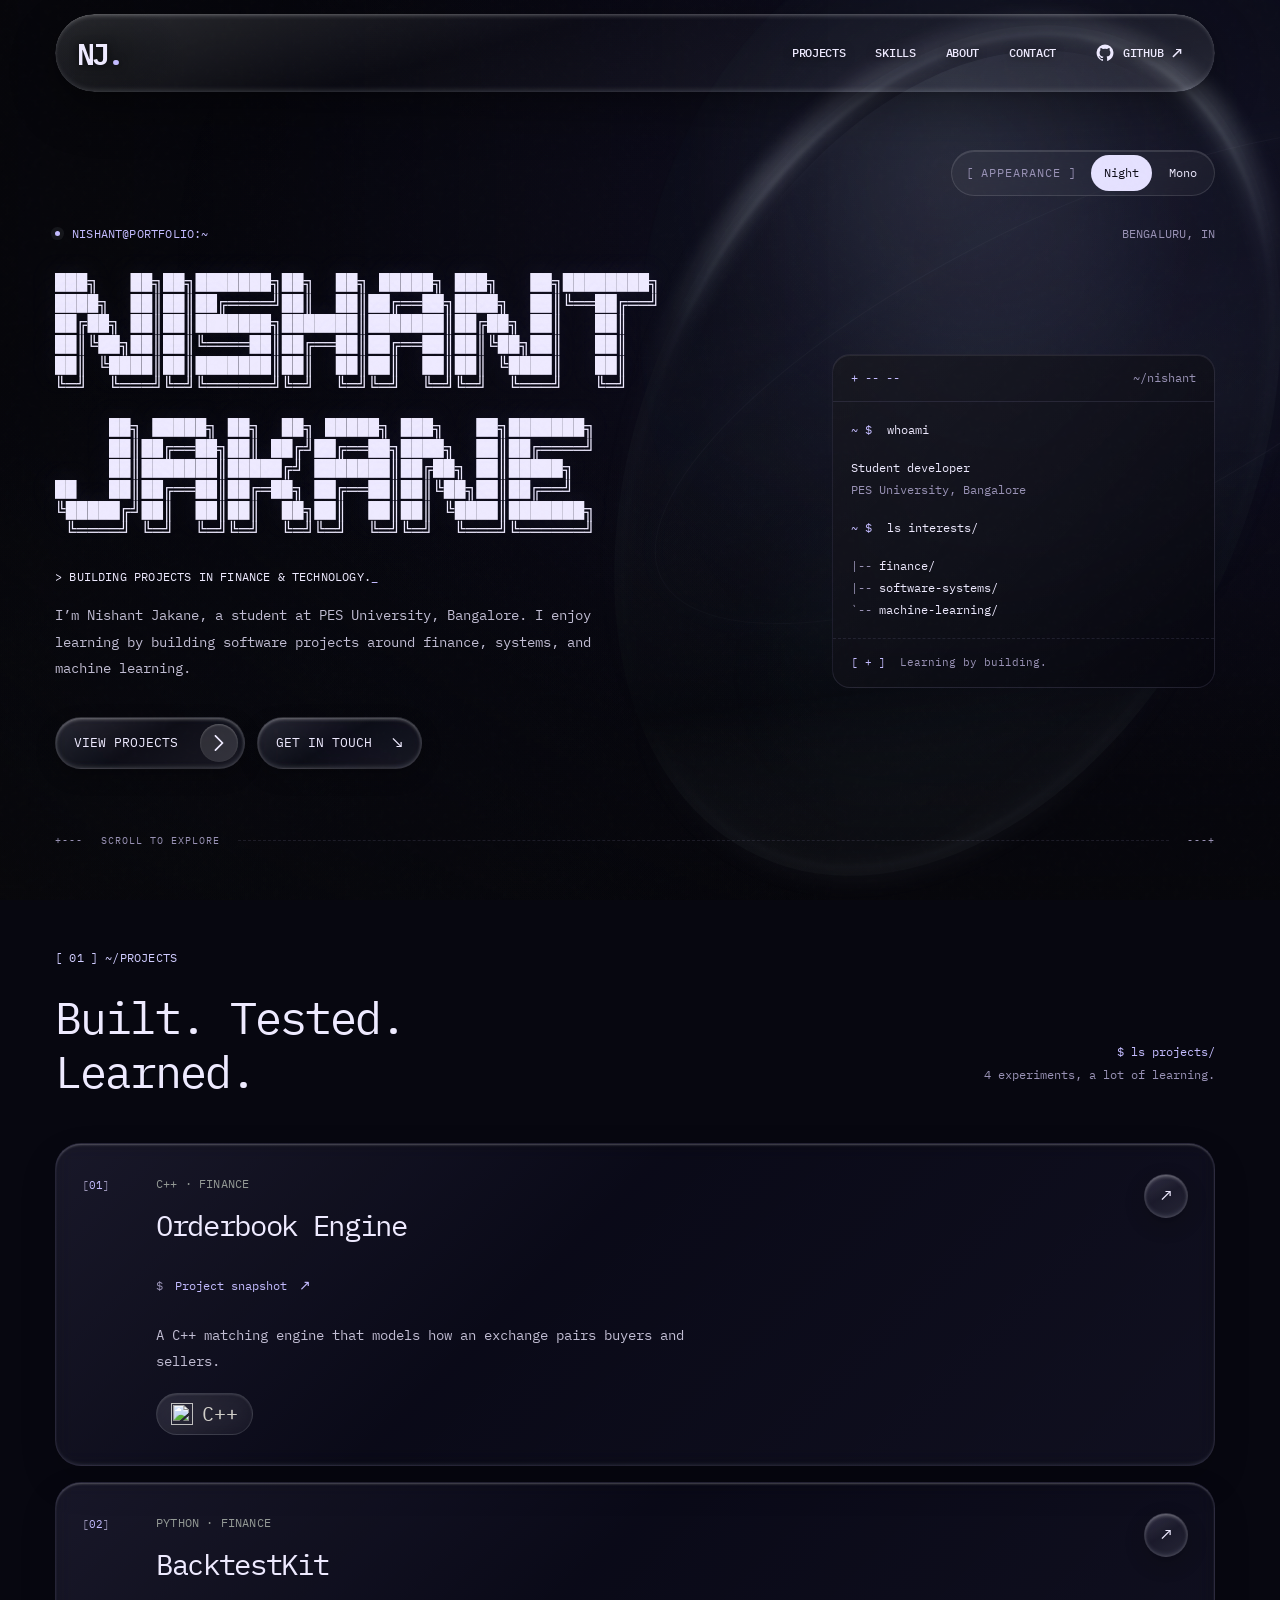
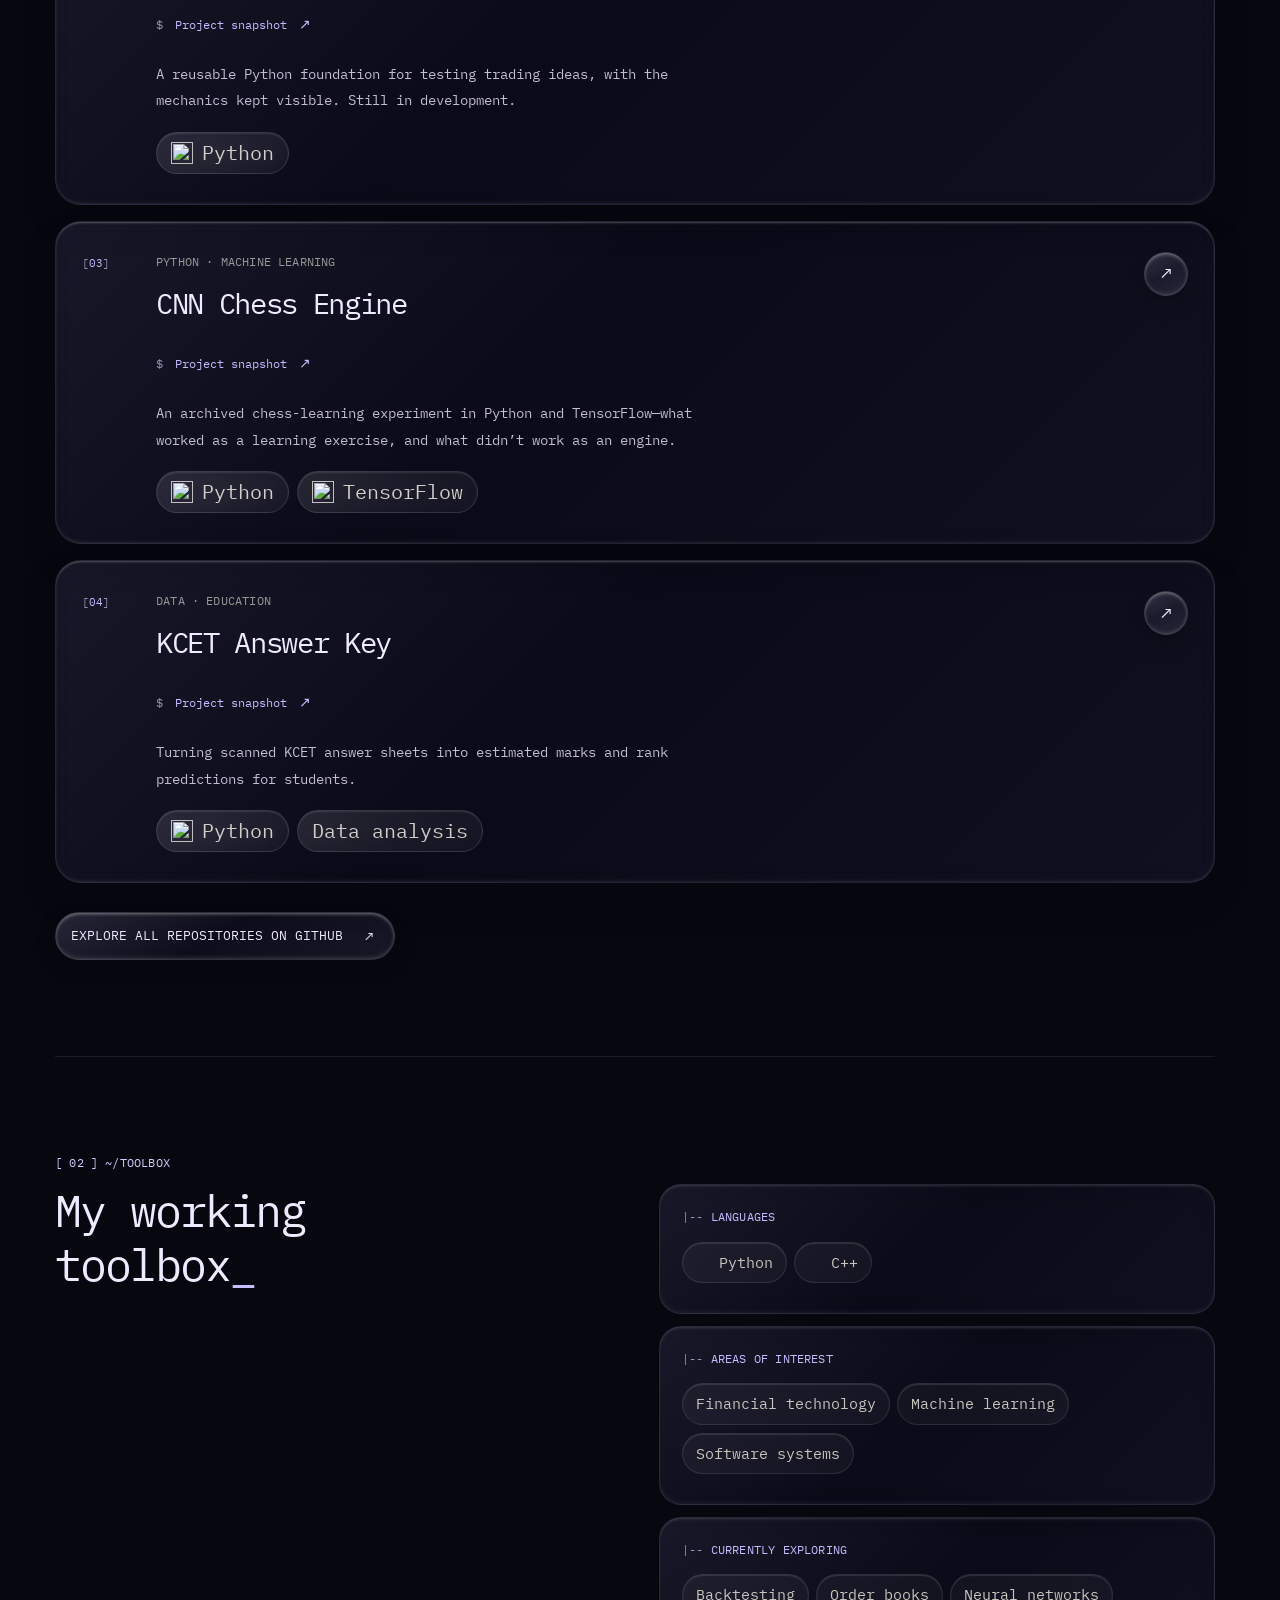
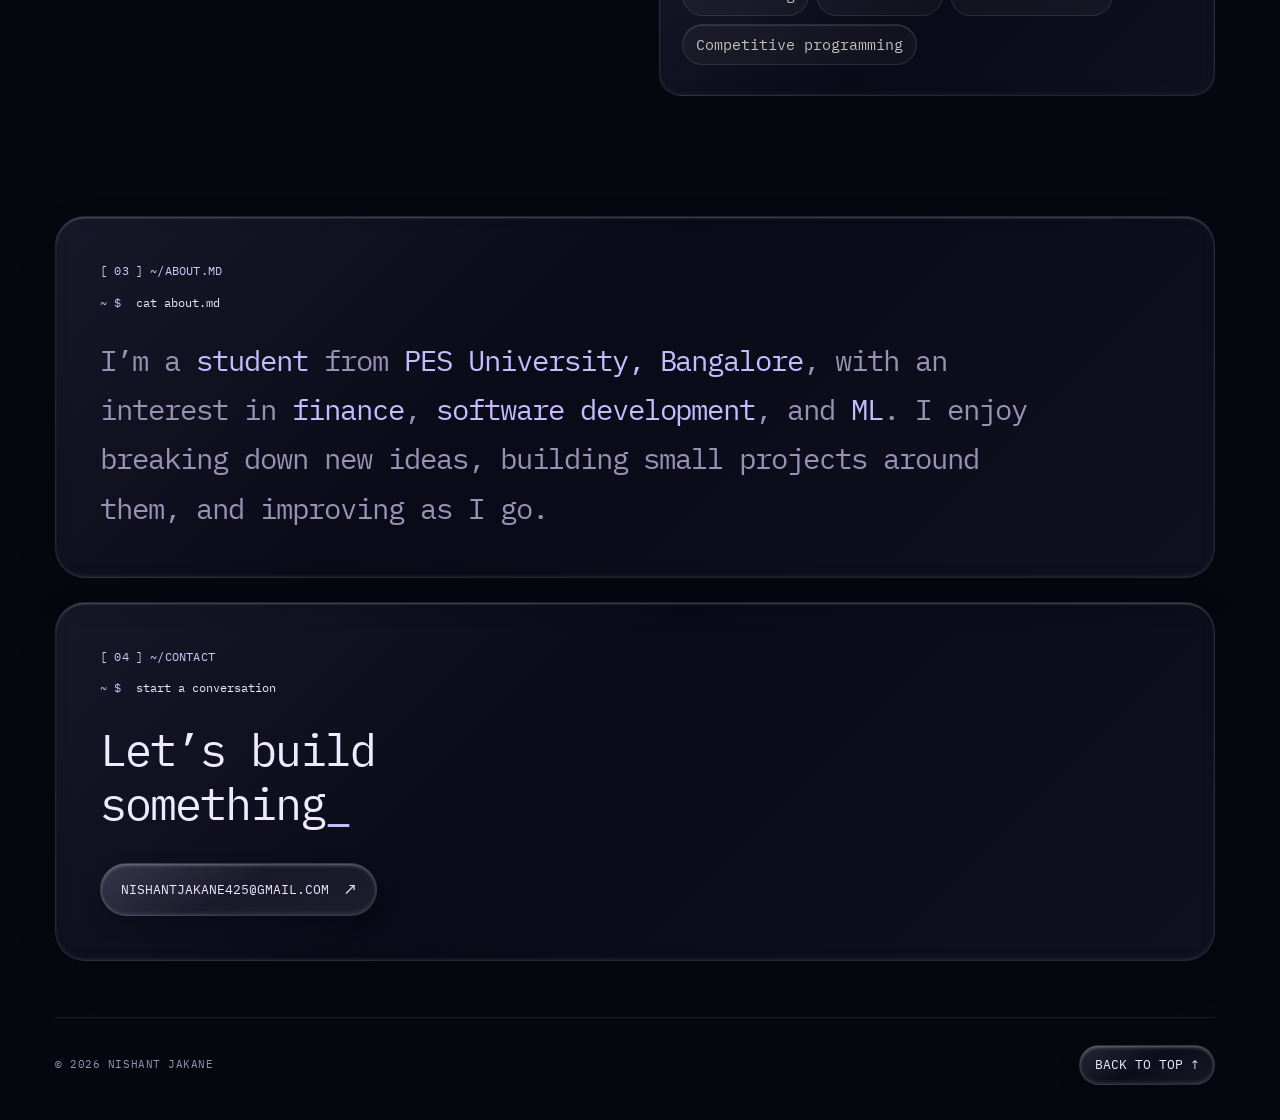
==== index.html @ 7bab23b3 "Save ASCII glass revamp before interaction refinements" ====
<!doctype html>
<html lang="en" data-theme="night-pixel">
  <head>
    <meta charset="UTF-8" />
    <meta name="viewport" content="width=device-width, initial-scale=1.0" />
    <script>
      // Select before first paint; the original design remains available for comparison.
      const requestedTheme = new URLSearchParams(location.search).get("theme");
      if (["night-pixel", "mono"].includes(requestedTheme)) {
        document.documentElement.dataset.theme = requestedTheme;
      }
      document.documentElement.dataset.palette = "phosphor";
    </script>
    <meta name="description" content="Nishant Jakane — student developer interested in finance, software, and machine learning." />
    <title>Nishant Jakane — Portfolio</title>
    <link rel="icon" type="image/svg+xml" href="favicon.svg?v=2" />
    <link rel="alternate icon" href="favicon.svg?v=2" />
    <link rel="preconnect" href="https://fonts.googleapis.com" />
    <link rel="preconnect" href="https://fonts.gstatic.com" crossorigin />
    <link href="https://fonts.googleapis.com/css2?family=Azeret+Mono:wght@400;500;600&family=Unbounded:wght@400;500;600;700&display=swap" rel="stylesheet" />
    <link rel="stylesheet" href="styles.css?v=4" />
    <link id="nav-glass-preview" rel="stylesheet" href="navbar-glass-preview.css?v=6" />
    <link rel="stylesheet" href="glass-controls.css?v=5" />
    <link rel="stylesheet" href="glass-surfaces.css?v=1" />
    <link href="https://fonts.googleapis.com/css2?family=IBM+Plex+Mono:wght@400;500&family=Pixelify+Sans:wght@400;500;600;700&family=VT323&display=swap" rel="stylesheet" />
    <link rel="stylesheet" href="retro-glass.css?v=1" />
    <link rel="stylesheet" href="dark-mode.css?v=2" />
    <link rel="stylesheet" href="ambient-background.css?v=2" />
    <link rel="stylesheet" href="skills-glass.css?v=1" />
    <link rel="stylesheet" href="portfolio-effects.css?v=5" />
    <link rel="stylesheet" href="ascii-revamp.css?v=1" />
  </head>
  <body>
    <svg class="glass-filter" aria-hidden="true" focusable="false">
      <defs>
        <filter id="nav-glass-filter" color-interpolation-filters="sRGB" filterUnits="userSpaceOnUse" primitiveUnits="userSpaceOnUse">
          <feImage id="nav-refraction-map" preserveAspectRatio="none" result="lens" />
          <feDisplacementMap in="SourceGraphic" in2="lens" scale="70" xChannelSelector="R" yChannelSelector="G" result="red-shift" />
          <feColorMatrix in="red-shift" values="1 0 0 0 0  0 0 0 0 0  0 0 0 0 0  0 0 0 1 0" result="red" />
          <feDisplacementMap in="SourceGraphic" in2="lens" scale="62" xChannelSelector="R" yChannelSelector="G" result="green-shift" />
          <feColorMatrix in="green-shift" values="0 0 0 0 0  0 1 0 0 0  0 0 0 0 0  0 0 0 1 0" result="green" />
          <feDisplacementMap in="SourceGraphic" in2="lens" scale="54" xChannelSelector="R" yChannelSelector="G" result="blue-shift" />
          <feColorMatrix in="blue-shift" values="0 0 0 0 0  0 0 0 0 0  0 0 1 0 0  0 0 0 1 0" result="blue" />
          <feBlend in="red" in2="green" mode="screen" result="yellow" />
          <feBlend in="yellow" in2="blue" mode="screen" />
          <feGaussianBlur stdDeviation=".35" />
        </filter>
      </defs>
    </svg>
    <div class="noise" aria-hidden="true"></div>
    <header class="nav container">
      <a class="wordmark" href="#top" aria-label="Nishant Jakane, home">NJ<span>.</span></a>
      <nav aria-label="Main navigation">
        <a href="#work">Projects</a>
        <a href="#skills">Skills</a>
        <a href="#about">About</a>
        <a href="#contact">Contact</a>
        <a class="nav-github" href="https://github.com/nishantjakane" target="_blank" rel="noreferrer" aria-label="GitHub (opens in a new tab)">
          <svg class="nav-github__icon" viewBox="0 0 24 24" fill="currentColor" aria-hidden="true"><path d="M12 .75a11.25 11.25 0 0 0-3.56 21.92c.56.1.77-.24.77-.54v-2.1c-3.13.68-3.79-1.33-3.79-1.33-.51-1.3-1.25-1.65-1.25-1.65-1.02-.7.08-.69.08-.69 1.13.08 1.73 1.16 1.73 1.16 1 1.72 2.63 1.22 3.27.93.1-.73.39-1.22.71-1.5-2.5-.28-5.13-1.25-5.13-5.56 0-1.23.44-2.23 1.16-3.01-.12-.28-.5-1.43.11-2.98 0 0 .95-.3 3.1 1.15a10.8 10.8 0 0 1 5.63 0c2.15-1.46 3.1-1.15 3.1-1.15.61 1.55.23 2.7.11 2.98.73.78 1.16 1.78 1.16 3.01 0 4.32-2.63 5.27-5.14 5.55.4.35.76 1.03.76 2.08v3.11c0 .3.2.65.77.54A11.25 11.25 0 0 0 12 .75Z" /></svg>
          <span class="nav-github__label">GitHub</span>
          <span class="nav-github__arrow" aria-hidden="true">↗</span>
        </a>
      </nav>
    </header>

    <main id="top">
      <section class="hero container">
        <div class="theme-switch" role="group" aria-label="Compare website designs">
          <span class="theme-switch__label">[ appearance ]</span>
          <a href="?theme=night-pixel" data-theme-choice="night-pixel">Night</a>
          <a href="?theme=mono" data-theme-choice="mono">Mono</a>
        </div>
        <div class="eyebrow"><span class="status-dot"></span> nishant@portfolio:~ <span class="hero-location">Bengaluru, IN</span></div>
        <div class="hero-layout">
        <div class="hero-intro">
        <h1 class="ascii-name"><span class="sr-only">Nishant Jakane.</span><span class="ascii-name__art" aria-hidden="true">███╗   ██╗██╗███████╗██╗  ██╗ █████╗ ███╗   ██╗████████╗
████╗  ██║██║██╔════╝██║  ██║██╔══██╗████╗  ██║╚══██╔══╝
██╔██╗ ██║██║███████╗███████║███████║██╔██╗ ██║   ██║
██║╚██╗██║██║╚════██║██╔══██║██╔══██║██║╚██╗██║   ██║
██║ ╚████║██║███████║██║  ██║██║  ██║██║ ╚████║   ██║
╚═╝  ╚═══╝╚═╝╚══════╝╚═╝  ╚═╝╚═╝  ╚═╝╚═╝  ╚═══╝   ╚═╝

     ██╗ █████╗ ██╗  ██╗ █████╗ ███╗   ██╗███████╗
     ██║██╔══██╗██║ ██╔╝██╔══██╗████╗  ██║██╔════╝
     ██║███████║█████╔╝ ███████║██╔██╗ ██║█████╗
██   ██║██╔══██║██╔═██╗ ██╔══██║██║╚██╗██║██╔══╝
╚█████╔╝██║  ██║██║  ██╗██║  ██║██║ ╚████║███████╗
 ╚════╝ ╚═╝  ╚═╝╚═╝  ╚═╝╚═╝  ╚═╝╚═╝  ╚═══╝╚══════╝</span></h1>
        <p class="hero-focus"><span aria-hidden="true">&gt; </span>Building projects in finance &amp; technology.<span class="ascii-caret" aria-hidden="true">_</span></p>
        <p class="hero-copy">I’m Nishant Jakane, a student at PES University, Bangalore. I enjoy learning by building software projects around finance, systems, and machine learning.</p>
        <div class="hero-actions">
          <div class="fx-layer">
            <a class="liquid-button" href="#work" style="--w: 190px; --h: 52px; --tr: 18%;">
              <span class="text">View projects</span>
              <span class="btn-icon" aria-hidden="true">
                <svg class="svg" viewBox="0 0 1024 1024" xmlns="http://www.w3.org/2000/svg"><path d="M779.180132 473.232045 322.354755 16.406668c-21.413706-21.413706-56.121182-21.413706-77.534887 0-21.413706 21.413706-21.413706 56.122205 0 77.534887l418.057421 418.057421L244.819868 930.057421c-21.413706 21.413706-21.413706 56.122205 0 77.534887 10.706853 10.706853 24.759917 16.059767 38.767955 16.059767s28.061103-5.353938 38.767955-16.059767L779.180132 550.767955C800.593837 529.35425 800.593837 494.64575 779.180132 473.232045z" /></svg>
              </span>
              <span class="circle-overlay" aria-hidden="true"></span>
            </a>
          </div>
          <a class="button quiet" href="#contact">Get in touch <span>↘</span></a>
        </div>
        </div>
        <aside class="identity-terminal" aria-label="A quick introduction">
          <div class="identity-terminal__bar"><span aria-hidden="true">+ -- --</span> ~/nishant</div>
          <p class="ascii-command"><span>~ $</span> whoami</p>
          <p>Student developer<br /><span class="identity-muted">PES University, Bangalore</span></p>
          <p class="ascii-command"><span>~ $</span> ls interests/</p>
          <ul class="ascii-tree"><li>finance/</li><li>software-systems/</li><li>machine-learning/</li></ul>
          <div class="identity-terminal__footer"><span aria-hidden="true">[ + ]</span> Learning by building.</div>
        </aside>
        </div>
        <div class="ascii-section-rule" aria-hidden="true"><span>+---</span><span>SCROLL TO EXPLORE</span><span>---+</span></div>
      </section>

      <section class="work container" id="work">
        <div class="section-heading"><p class="kicker">[ 01 ] ~/projects</p><h2>Built. Tested.<br />Learned.</h2><p class="section-note">$ ls projects/<br /><span>4 experiments, a lot of learning.</span></p></div>
        <div class="projects">
          <article class="project featured">
            <div class="project-index">01</div>
            <div class="project-body">
              <p class="project-type">C++ · FINANCE</p>
              <h3>Orderbook Engine</h3>
              <details class="project-preview">
                <summary>Project snapshot <span aria-hidden="true">↗</span></summary>
                <div class="project-terminal">
                  <div class="project-terminal__bar"><span aria-hidden="true">● ● ●</span> orderbook-engine / README</div>
                  <div class="project-preview-layout">
                    <div class="terminal-copy">
                  <p class="terminal-prompt"><span>nishant@portfolio</span>:~$ <span class="terminal-command">about orderbook-engine</span></p>
                  <ul class="terminal-notes">
                    <li>I built a limit order book from scratch in C++, using CMake to build the engine.</li>
                    <li>It matches incoming buy and sell orders by price, then arrival time, handling partial fills, cancellations, and trades across multiple price levels.</li>
                    <li>The project helped me understand how an exchange turns available liquidity into executed trades.</li>
                  </ul>
                  <a href="https://github.com/nishantjakane/orderbook-engine/blob/main/README.md" target="_blank" rel="noreferrer">Read the README ↗</a>
                </div>
                  <!-- ANSI Shadow FIGlet lettering, generated from patorjk/figlet.js (TAAG). -->
                  <div class="terminal-art" aria-hidden="true"><span class="terminal-art__label">PROJECT / 01</span><pre> ██████╗ ██████╗ ██████╗ ███████╗██████╗
██╔═══██╗██╔══██╗██╔══██╗██╔════╝██╔══██╗
██║   ██║██████╔╝██║  ██║█████╗  ██████╔╝
██║   ██║██╔══██╗██║  ██║██╔══╝  ██╔══██╗
╚██████╔╝██║  ██║██████╔╝███████╗██║  ██║
 ╚═════╝ ╚═╝  ╚═╝╚═════╝ ╚══════╝╚═╝  ╚═╝

██████╗  ██████╗  ██████╗ ██╗  ██╗
██╔══██╗██╔═══██╗██╔═══██╗██║ ██╔╝
██████╔╝██║   ██║██║   ██║█████╔╝
██╔══██╗██║   ██║██║   ██║██╔═██╗
██████╔╝╚██████╔╝╚██████╔╝██║  ██╗
╚═════╝  ╚═════╝  ╚═════╝ ╚═╝  ╚═╝

███████╗███╗   ██╗ ██████╗ ██╗███╗   ██╗███████╗
██╔════╝████╗  ██║██╔════╝ ██║████╗  ██║██╔════╝
█████╗  ██╔██╗ ██║██║  ███╗██║██╔██╗ ██║█████╗
██╔══╝  ██║╚██╗██║██║   ██║██║██║╚██╗██║██╔══╝
███████╗██║ ╚████║╚██████╔╝██║██║ ╚████║███████╗
╚══════╝╚═╝  ╚═══╝ ╚═════╝ ╚═╝╚═╝  ╚═══╝╚══════╝</pre><span class="terminal-art__caption">[ MATCHING ENGINE ]</span></div>
                  </div>
                </div>
              </details>
              <p>A C++ matching engine that models how an exchange pairs buyers and sellers.</p>
              <div class="tech-stack" aria-label="Technologies: C++">
                <span class="tech"><img src="https://cdn.jsdelivr.net/gh/devicons/devicon@latest/icons/cplusplus/cplusplus-original.svg" alt="" /> C++</span>
              </div>
            </div>
            <a class="project-link" href="https://github.com/nishantjakane/orderbook-engine" target="_blank" rel="noreferrer" aria-label="Open Orderbook Engine on GitHub">↗</a>
          </article>
          <article class="project">
            <div class="project-index">02</div>
            <div class="project-body">
              <p class="project-type">PYTHON · FINANCE</p>
              <h3>BacktestKit</h3>
              <details class="project-preview">
                <summary>Project snapshot <span aria-hidden="true">↗</span></summary>
                <div class="project-terminal">
                  <div class="project-terminal__bar"><span aria-hidden="true">● ● ●</span> backtestkit / README</div>
                  <div class="project-preview-layout">
                    <div class="terminal-copy">
                  <p class="terminal-prompt"><span>nishant@portfolio</span>:~$ <span class="terminal-command">about backtestkit</span></p>
                  <ul class="terminal-notes">
                    <li>I’m building a modular Python framework for testing trading strategies against historical market data.</li>
                    <li>It separates market data, strategy logic, execution, and portfolio accounting so I can try new ideas without rebuilding the same infrastructure.</li>
                    <li>It’s still a work in progress, focused on making positions, trades, and performance calculations easier to understand and inspect.</li>
                  </ul>
                  <a href="https://github.com/nishantjakane/backtestkit/blob/main/README.md" target="_blank" rel="noreferrer">Read the README ↗</a>
                </div>
                  <!-- ANSI Shadow FIGlet lettering, generated from patorjk/figlet.js (TAAG). -->
                  <div class="terminal-art" aria-hidden="true"><span class="terminal-art__label">PROJECT / 02</span><pre>██████╗  █████╗  ██████╗██╗  ██╗████████╗███████╗███████╗████████╗
██╔══██╗██╔══██╗██╔════╝██║ ██╔╝╚══██╔══╝██╔════╝██╔════╝╚══██╔══╝
██████╔╝███████║██║     █████╔╝    ██║   █████╗  ███████╗   ██║
██╔══██╗██╔══██║██║     ██╔═██╗    ██║   ██╔══╝  ╚════██║   ██║
██████╔╝██║  ██║╚██████╗██║  ██╗   ██║   ███████╗███████║   ██║
╚═════╝ ╚═╝  ╚═╝ ╚═════╝╚═╝  ╚═╝   ╚═╝   ╚══════╝╚══════╝   ╚═╝

██╗  ██╗██╗████████╗
██║ ██╔╝██║╚══██╔══╝
█████╔╝ ██║   ██║
██╔═██╗ ██║   ██║
██║  ██╗██║   ██║
╚═╝  ╚═╝╚═╝   ╚═╝</pre><span class="terminal-art__caption">[ STRATEGY LAB ]</span></div>
                  </div>
                </div>
              </details>
              <p>A reusable Python foundation for testing trading ideas, with the mechanics kept visible. Still in development.</p>
              <div class="tech-stack" aria-label="Technologies: Python">
                <span class="tech"><img src="https://cdn.jsdelivr.net/gh/devicons/devicon@latest/icons/python/python-original.svg" alt="" /> Python</span>
              </div>
            </div>
            <a class="project-link" href="https://github.com/nishantjakane/backtestkit" target="_blank" rel="noreferrer" aria-label="Open BacktestKit on GitHub">↗</a>
          </article>
          <article class="project">
            <div class="project-index">03</div>
            <div class="project-body">
              <p class="project-type">PYTHON · MACHINE LEARNING</p>
              <h3>CNN Chess Engine</h3>
              <details class="project-preview">
                <summary>Project snapshot <span aria-hidden="true">↗</span></summary>
                <div class="project-terminal">
                  <div class="project-terminal__bar"><span aria-hidden="true">● ● ●</span> cnn-chess-engine / README</div>
                  <div class="project-preview-layout">
                    <div class="terminal-copy">
                  <p class="terminal-prompt"><span>nishant@portfolio</span>:~$ <span class="terminal-command">about cnn-chess-engine</span></p>
                  <ul class="terminal-notes">
                    <li>I used Python and TensorFlow to explore whether a convolutional neural network could learn useful chess decisions.</li>
                    <li>I tried predicting moves from Grandmaster games and approximating Stockfish’s position evaluations.</li>
                    <li>Neither approach produced a competitive engine. The archived experiment taught me about board representations, training data, and the limits of supervised learning for chess.</li>
                  </ul>
                  <a href="https://github.com/nishantjakane/cnn-chess-engine/blob/main/README.md" target="_blank" rel="noreferrer">Read the README ↗</a>
                </div>
                  <!-- ANSI Shadow FIGlet lettering, generated from patorjk/figlet.js (TAAG). -->
                  <div class="terminal-art" aria-hidden="true"><span class="terminal-art__label">PROJECT / 03</span><pre> ██████╗███╗   ██╗███╗   ██╗
██╔════╝████╗  ██║████╗  ██║
██║     ██╔██╗ ██║██╔██╗ ██║
██║     ██║╚██╗██║██║╚██╗██║
╚██████╗██║ ╚████║██║ ╚████║
 ╚═════╝╚═╝  ╚═══╝╚═╝  ╚═══╝

 ██████╗██╗  ██╗███████╗███████╗███████╗
██╔════╝██║  ██║██╔════╝██╔════╝██╔════╝
██║     ███████║█████╗  ███████╗███████╗
██║     ██╔══██║██╔══╝  ╚════██║╚════██║
╚██████╗██║  ██║███████╗███████║███████║
 ╚═════╝╚═╝  ╚═╝╚══════╝╚══════╝╚══════╝

███████╗███╗   ██╗ ██████╗ ██╗███╗   ██╗███████╗
██╔════╝████╗  ██║██╔════╝ ██║████╗  ██║██╔════╝
█████╗  ██╔██╗ ██║██║  ███╗██║██╔██╗ ██║█████╗
██╔══╝  ██║╚██╗██║██║   ██║██║██║╚██╗██║██╔══╝
███████╗██║ ╚████║╚██████╔╝██║██║ ╚████║███████╗
╚══════╝╚═╝  ╚═══╝ ╚═════╝ ╚═╝╚═╝  ╚═══╝╚══════╝</pre><span class="terminal-art__caption">[ NEURAL EXPERIMENT ]</span></div>
                  </div>
                </div>
              </details>
              <p>An archived chess-learning experiment in Python and TensorFlow—what worked as a learning exercise, and what didn’t work as an engine.</p>
              <div class="tech-stack" aria-label="Technologies: Python and TensorFlow">
                <span class="tech"><img src="https://cdn.jsdelivr.net/gh/devicons/devicon@latest/icons/python/python-original.svg" alt="" /> Python</span>
                <span class="tech"><img src="https://cdn.jsdelivr.net/gh/devicons/devicon@latest/icons/tensorflow/tensorflow-original.svg" alt="" /> TensorFlow</span>
              </div>
            </div>
            <a class="project-link" href="https://github.com/nishantjakane/cnn-chess-engine" target="_blank" rel="noreferrer" aria-label="Open CNN Chess Engine on GitHub">↗</a>
          </article>
          <article class="project">
            <div class="project-index">04</div>
            <div class="project-body">
              <p class="project-type">DATA · EDUCATION</p>
              <h3>KCET Answer Key</h3>
              <details class="project-preview">
                <summary>Project snapshot <span aria-hidden="true">↗</span></summary>
                <div class="project-terminal">
                  <div class="project-terminal__bar"><span aria-hidden="true">● ● ●</span> kcetanswerkey / README</div>
                  <div class="project-preview-layout">
                    <div class="terminal-copy">
                  <p class="terminal-prompt"><span>nishant@portfolio</span>:~$ <span class="terminal-command">about kcetanswerkey</span></p>
                  <ul class="terminal-notes">
                    <li>I used Python, image preprocessing, and data analysis to extract answers from 900,000+ publicly released KCET OMR scans.</li>
                    <li>The pipeline estimated marks for nearly 300,000 students, handling noisy scanned sheets with a reported error rate of around 2–3%.</li>
                    <li>I used that dataset to build a rank predictor, helping students estimate where their scores might place them. The website reached 20,000+ visitors.</li>
                  </ul>
                  <a href="https://github.com/nishantjakane/kcetanswerkey/blob/main/README.md" target="_blank" rel="noreferrer">Read the README ↗</a>
                </div>
                  <!-- ANSI Shadow FIGlet lettering, generated from patorjk/figlet.js (TAAG). -->
                  <div class="terminal-art" aria-hidden="true"><span class="terminal-art__label">PROJECT / 04</span><pre>██╗  ██╗ ██████╗███████╗████████╗
██║ ██╔╝██╔════╝██╔════╝╚══██╔══╝
█████╔╝ ██║     █████╗     ██║
██╔═██╗ ██║     ██╔══╝     ██║
██║  ██╗╚██████╗███████╗   ██║
╚═╝  ╚═╝ ╚═════╝╚══════╝   ╚═╝

 █████╗ ███╗   ██╗███████╗██╗    ██╗███████╗██████╗
██╔══██╗████╗  ██║██╔════╝██║    ██║██╔════╝██╔══██╗
███████║██╔██╗ ██║███████╗██║ █╗ ██║█████╗  ██████╔╝
██╔══██║██║╚██╗██║╚════██║██║███╗██║██╔══╝  ██╔══██╗
██║  ██║██║ ╚████║███████║╚███╔███╔╝███████╗██║  ██║
╚═╝  ╚═╝╚═╝  ╚═══╝╚══════╝ ╚══╝╚══╝ ╚══════╝╚═╝  ╚═╝

██╗  ██╗███████╗██╗   ██╗
██║ ██╔╝██╔════╝╚██╗ ██╔╝
█████╔╝ █████╗   ╚████╔╝
██╔═██╗ ██╔══╝    ╚██╔╝
██║  ██╗███████╗   ██║
╚═╝  ╚═╝╚══════╝   ╚═╝</pre><span class="terminal-art__caption">[ SCAN TO SCORE ]</span></div>
                  </div>
                </div>
              </details>
              <p>Turning scanned KCET answer sheets into estimated marks and rank predictions for students.</p>
              <div class="tech-stack" aria-label="Technologies: Python and data analysis">
                <span class="tech"><img src="https://cdn.jsdelivr.net/gh/devicons/devicon@latest/icons/python/python-original.svg" alt="" /> Python</span>
                <span class="tech">Data analysis</span>
              </div>
            </div>
            <a class="project-link" href="https://github.com/nishantjakane/kcetanswerkey" target="_blank" rel="noreferrer" aria-label="Open KCET Answer Key on GitHub">↗</a>
          </article>
        </div>
        <a class="github-all" href="https://github.com/nishantjakane" target="_blank" rel="noreferrer"><span class="github-all__label">Explore all repositories on GitHub</span><span class="github-all__mark" aria-hidden="true">↗</span></a>
      </section>

      <section class="skills container" id="skills">
        <p class="kicker">[ 02 ] ~/toolbox</p>
        <div class="skills-layout">
          <h2>My working<br />toolbox<span class="heading-punctuation">_</span></h2>
          <div class="skill-groups">
            <div class="skill-group"><p>Languages</p><span class="skill-tech"><img src="https://cdn.jsdelivr.net/gh/devicons/devicon@latest/icons/python/python-original.svg" alt="" />Python</span><span class="skill-tech"><img src="https://cdn.jsdelivr.net/gh/devicons/devicon@latest/icons/cplusplus/cplusplus-original.svg" alt="" />C++</span></div>
            <div class="skill-group"><p>Areas of interest</p><span>Financial technology</span><span>Machine learning</span><span>Software systems</span></div>
            <div class="skill-group"><p>Currently exploring</p><span>Backtesting</span><span>Order books</span><span>Neural networks</span><span>Competitive programming</span></div>
          </div>
        </div>
      </section>

      <section class="about container" id="about">
        <p class="kicker">[ 03 ] ~/about.md</p>
        <p class="ascii-command"><span>~ $</span> cat about.md</p>
        <p class="statement"><span>I’m a </span><span class="highlight">student</span><span> from </span><span class="highlight">PES University, Bangalore</span><span>, with an interest in </span><span class="highlight">finance</span><span>, </span><span class="highlight">software development</span><span>, and </span><span class="highlight">ML</span><span>. I enjoy breaking down new ideas, building small projects around them, and improving as I go.</span></p>
      </section>

      <section class="contact container" id="contact">
        <p class="kicker">[ 04 ] ~/contact</p>
        <p class="ascii-command"><span>~ $</span> start a conversation</p>
        <h2>Let’s build<br />something<span class="heading-punctuation">_</span></h2>
        <a class="email" href="mailto:nishantjakane425@gmail.com">nishantjakane425@gmail.com <span>↗</span></a>
      </section>
    </main>

    <footer class="container"><span>© <span id="year"></span> Nishant Jakane</span><a href="#top">Back to top ↑</a></footer>
    <script src="script.js?v=7"></script>
    <script src="background-glass.js?v=2"></script>
    <script src="ambient-background.js?v=2"></script>
    <script src="skills-glass.js?v=1"></script>
    <script src="portfolio-effects.js?v=3"></script>
    <script>
      document.querySelector(`[data-theme-choice="${document.documentElement.dataset.theme}"]`).setAttribute("aria-current", "true");
    </script>
  </body>
</html>
---- styles.css ----
.glass-filter { position:absolute; width:0; height:0; overflow:hidden; } body .nav { background:linear-gradient(110deg, rgb(255 255 255 / 7%), rgb(255 255 255 / 2%) 43%, rgb(0 0 0 / 9%)) padding-box, linear-gradient(120deg, rgb(255 255 255 / 28%), rgb(255 255 255 / 3%) 25%, rgb(255 255 255 / 14%) 50%, rgb(255 255 255 / 3%) 76%, rgb(255 255 255 / 18%)) border-box; box-shadow:0 14px 38px rgb(0 0 0 / 18%), inset 0 1px rgb(255 255 255 / 16%), inset 0 -1px rgb(0 0 0 / 20%); backdrop-filter:url(#nav-glass-filter) blur(8px) saturate(115%); -webkit-backdrop-filter:url(#nav-glass-filter) blur(8px) saturate(115%); } body .nav::before { z-index:0; } body .nav::after { display:none; } body .nav > .wordmark, body .nav > nav { position:relative; z-index:1; } .fx-layer { filter:contrast(1.1); } .liquid-button { --w:190px; --h:52px; --r:999px; position:relative; isolation:isolate; width:var(--w); height:var(--h); display:inline-flex; align-items:center; justify-content:space-between; padding:0 7px 0 18px; border:1px double rgb(255 255 255 / 18%); border-radius:var(--r); box-shadow:inset 2px -2px 1px -1px rgb(255 255 255 / 38%), inset -2px 2px 1px -1px rgb(255 255 255 / 24%), inset 7px -7px 2px -7px rgb(255 255 255 / 22%), inset -7px 7px 2px -7px rgb(255 255 255 / 15%), inset 0 0 3px rgb(0 0 0 / 65%), 0 8px 18px rgb(0 0 0 / 22%); background:rgb(255 255 255 / 5%); backdrop-filter:blur(5px); -webkit-backdrop-filter:blur(5px); color:var(--ink); text-decoration:none; transition:transform .25s ease, background .25s ease; } .liquid-button::before { content:""; position:absolute; z-index:-1; top:36%; left:50%; transform:translateX(-50%); width:calc(100% - 15px); height:calc(100% - 15px); border:1px solid rgb(0 0 0 / 70%); border-radius:var(--r); filter:blur(7px); } .liquid-button::after { content:""; position:absolute; z-index:-1; inset:0; border-radius:inherit; filter:blur(6px); background:linear-gradient(45deg, rgb(255 255 255 / 42%) 0%, transparent var(--tr), transparent calc(100% - var(--tr)), rgb(255 255 255 / 36%) 100%); } .liquid-button .text { position:relative; z-index:1; font:500 .64rem var(--mono); letter-spacing:.02em; text-transform:uppercase; } .liquid-button .btn-icon { position:relative; z-index:1; display:grid; place-items:center; width:38px; height:38px; border-radius:50%; background:#d2d0c7; box-shadow:inset 0 1px rgb(255 255 255 / 65%), 0 2px 7px rgb(0 0 0 / 30%); transition:transform .25s ease; } .liquid-button .svg { width:14px; fill:#171714; } .liquid-button .circle-overlay { position:absolute; inset:4px; z-index:0; border:1px solid rgb(255 255 255 / 18%); border-radius:var(--r); filter:blur(.6px); pointer-events:none; } .liquid-button:hover { transform:translateY(-3px); background:rgb(255 255 255 / 8%); } .liquid-button:hover .btn-icon { transform:scale(1.08); } .liquid-button:active { transform:scale(.96); }
:root { --ink:#ecebe5; --muted:#8a8983; --paper:#070706; --surface:#11110f; --line:#2b2a27; --green:#b9b5a8; --signal:#c4c0b5; --mono:"Azeret Mono", monospace; --sans:"Unbounded", sans-serif; }
body .nav { border-color:rgb(255 255 255 / 22%); background:linear-gradient(110deg, rgb(255 255 255 / 14%), rgb(255 255 255 / 7%) 48%, rgb(255 255 255 / 4%)); box-shadow:0 9px 26px rgb(0 0 0 / 18%), inset 0 1px rgb(255 255 255 / 25%), inset 0 -1px rgb(0 0 0 / 18%); } .hero-focus { margin:-5px 0 18px; color:var(--signal); font:500 .68rem var(--mono); letter-spacing:.035em; text-transform:uppercase; }
body .nav { background:rgb(9 9 8 / 7%); box-shadow:0 8px 25px rgb(0 0 0 / 12%), inset 0 1px rgb(255 255 255 / 10%), inset 0 -1px rgb(0 0 0 / 16%); backdrop-filter:url(#nav-glass-filter) blur(5px) saturate(108%); -webkit-backdrop-filter:url(#nav-glass-filter) blur(5px) saturate(108%); } body .nav::before { opacity:0; transition:opacity .22s ease; } body .nav:hover::before, body .nav:focus-within::before { opacity:1; } body .project-link { border-color:rgb(255 255 255 / 18%); background:rgb(255 255 255 / 3%); box-shadow:inset 0 1px rgb(255 255 255 / 12%), 0 0 0 0 rgb(236 235 229 / 0%); transition:transform .32s cubic-bezier(.2, .9, .2, 1), background .25s ease, border-color .25s ease, box-shadow .32s ease; } body .project-link:hover { background:#d0cec5; border-color:#e9e7df; color:#11110f; transform:rotate(45deg) scale(1.12); box-shadow:inset 0 1px rgb(255 255 255 / 65%), 0 0 0 5px rgb(236 235 229 / 8%), 0 9px 24px rgb(0 0 0 / 32%); } body .project-link:active { transform:rotate(45deg) scale(.92); transition-duration:.1s; }
body .github-all .github-all__label { font-size:.67rem; } body .github-all .github-all__mark { font-size:.9rem; }
body .github-all { position:relative; isolation:isolate; gap:13px; padding:8px 9px 8px 15px; overflow:hidden; border:1px solid rgb(255 255 255 / 12%); border-radius:999px; background:color-mix(in srgb, var(--ink) 4%, transparent); box-shadow:inset 0 0 0 1px rgb(255 255 255 / 4%), inset 1.8px 3px 0 -2px rgb(255 255 255 / 38%), inset -2px -2px 0 -2px rgb(255 255 255 / 25%), inset -3px -8px 1px -6px rgb(255 255 255 / 18%), inset -1px 2px 3px -1px rgb(0 0 0 / 32%), 0 6px 16px rgb(0 0 0 / 14%); backdrop-filter:blur(8px) saturate(120%); -webkit-backdrop-filter:blur(8px) saturate(120%); transition:color .3s ease, border-color .3s ease; } body .github-all::before { content:""; position:absolute; z-index:-1; top:4px; right:4px; width:34px; height:calc(100% - 8px); border-radius:999px; background:color-mix(in srgb, var(--ink) 18%, transparent); box-shadow:inset 0 0 0 1px rgb(255 255 255 / 10%), inset 2px 1px 0 -1px rgb(255 255 255 / 48%), inset -1.5px -1px 0 -1px rgb(255 255 255 / 34%), inset -1px 2px 3px -1px rgb(0 0 0 / 30%), 0 3px 6px rgb(0 0 0 / 12%); transition:width .42s cubic-bezier(1, 0, .4, 1), background .3s ease; } body .github-all__label, body .github-all__mark { position:relative; z-index:1; } body .github-all__mark { display:grid; place-items:center; width:20px; height:20px; color:var(--paper); font-size:.9rem; transition:color .3s ease, transform .35s cubic-bezier(.5, 0, 0, 1); } body .github-all:hover { color:var(--ink); border-color:rgb(255 255 255 / 20%); } body .github-all:hover::before { width:calc(100% - 8px); background:color-mix(in srgb, var(--ink) 13%, transparent); } body .github-all:hover .github-all__mark { color:var(--ink); transform:translateX(2px) rotate(45deg); }
.skill-group .skill-tech { display:inline-flex; align-items:center; gap:7px; } .skill-tech img { width:16px; height:16px; }
body .liquid-button::before, body .liquid-button::after { z-index:0; } body .liquid-button > .text, body .liquid-button > .btn-icon { position:relative; z-index:1; }
* { box-sizing:border-box; } html { scroll-behavior:smooth; } body { margin:0; color:var(--ink); background:var(--paper); font-family:var(--sans); overflow-x:hidden; } .noise { position:fixed; inset:0; pointer-events:none; opacity:.035; z-index:5; background-image:url("data:image/svg+xml,%3Csvg viewBox='0 0 180 180' xmlns='http://www.w3.org/2000/svg'%3E%3Cfilter id='n'%3E%3CfeTurbulence type='fractalNoise' baseFrequency='.85' numOctaves='3' stitchTiles='stitch'/%3E%3C/filter%3E%3Crect width='100%25' height='100%25' filter='url(%23n)'/%3E%3C/svg%3E"); } .container { width:min(1160px, calc(100% - 48px)); margin:auto; }
.nav { --glass-x:50%; --glass-y:0%; position:sticky; top:14px; z-index:10; isolation:isolate; height:64px; display:flex; align-items:center; justify-content:space-between; gap:28px; padding:0 18px; border:1.5px solid transparent; border-radius:999px; background:linear-gradient(110deg, rgb(255 255 255 / 13%), rgb(255 255 255 / 4%) 43%, rgb(0 0 0 / 24%)) padding-box, linear-gradient(120deg, rgb(255 255 255 / 38%), rgb(255 255 255 / 4%) 25%, rgb(255 255 255 / 19%) 50%, rgb(255 255 255 / 4%) 76%, rgb(255 255 255 / 24%)) border-box; box-shadow:0 14px 38px rgb(0 0 0 / 35%), inset 0 1px rgb(255 255 255 / 20%), inset 0 -1px rgb(0 0 0 / 32%); backdrop-filter:blur(24px) saturate(145%) contrast(108%); -webkit-backdrop-filter:blur(24px) saturate(145%) contrast(108%); } .nav::before { content:""; position:absolute; inset:1px; z-index:-1; pointer-events:none; border-radius:inherit; background:radial-gradient(150px 80px at var(--glass-x) var(--glass-y), rgb(255 255 255 / 27%), transparent 72%), linear-gradient(180deg, rgb(255 255 255 / 12%), transparent 46%); transition:background-position .08s linear; } .nav::after { content:""; position:absolute; z-index:-2; inset:-1.5px; padding:1.5px; pointer-events:none; border-radius:inherit; background:linear-gradient(90deg, rgb(255 72 72 / 55%), rgb(255 183 67 / 45%) 16%, rgb(255 245 160 / 42%) 29%, rgb(92 238 183 / 42%) 47%, rgb(94 180 255 / 48%) 64%, rgb(151 111 255 / 48%) 82%, rgb(255 105 190 / 45%)); filter:blur(.35px) saturate(125%); opacity:.72; -webkit-mask:linear-gradient(#000 0 0) content-box, linear-gradient(#000 0 0); -webkit-mask-composite:xor; mask-composite:exclude; } .wordmark { flex:0 0 auto; color:var(--ink); font:700 1.05rem var(--sans); text-decoration:none; letter-spacing:-.12em; } .wordmark span { color:var(--signal); } nav { display:flex; align-items:center; gap:25px; } nav a, footer a { color:var(--muted); text-decoration:none; font:500 .65rem var(--mono); text-transform:uppercase; letter-spacing:.02em; white-space:nowrap; } nav a:hover, footer a:hover { color:var(--green); } nav .nav-github { display:inline-flex; align-items:center; gap:5px; color:var(--ink); padding:7px 10px; margin-left:2px; border:1px solid rgb(255 255 255 / 15%); background:rgb(255 255 255 / 5%); border-radius:999px; } nav .nav-github:hover { color:var(--paper); background:var(--green); border-color:var(--green); }
.hero { padding:112px 0 120px; } .eyebrow,.kicker,.project-type { color:var(--muted); font:400 .65rem var(--mono); letter-spacing:.04em; text-transform:uppercase; } .eyebrow { display:flex; align-items:center; gap:9px; margin-bottom:32px; } .status-dot { width:7px; height:7px; border-radius:0; background:var(--signal); box-shadow:0 0 0 5px #c4c0b51c; animation:pulse 2.2s infinite; } h1,h2,h3,p { margin-top:0; } h1 { max-width:920px; margin-bottom:30px; font-size:clamp(2.35rem, 5.9vw, 5.7rem); font-weight:600; letter-spacing:-.1em; line-height:1.08; } em { color:var(--signal); font-style:normal; } .hero-copy { max-width:570px; color:#b9b6ae; font-size:.94rem; line-height:1.8; letter-spacing:-.025em; } .hero-actions { display:flex; flex-wrap:wrap; gap:12px; margin:35px 0 0; } .button { display:inline-flex; gap:25px; align-items:center; padding:14px 18px; border:1px solid rgb(255 255 255 / 15%); border-radius:999px; color:var(--ink); background:rgb(255 255 255 / 5%); box-shadow:inset 0 1px rgb(255 255 255 / 10%), 0 8px 22px rgb(0 0 0 / 16%); backdrop-filter:blur(12px); -webkit-backdrop-filter:blur(12px); text-decoration:none; font:500 .65rem var(--mono); text-transform:uppercase; letter-spacing:.02em; transition:.25s ease; } .button span,.project-link,.email span,.github-all span { font-size:1.1rem; } .primary { background:linear-gradient(135deg, #d3d0c6, #aaa69a); border-color:#d1cec4; color:#1a1916; } .primary:hover { transform:translateY(-3px); box-shadow:0 12px 28px rgb(0 0 0 / 30%), inset 0 1px rgb(255 255 255 / 40%); } .quiet:hover { border-color:var(--green); color:var(--green); }
.work { padding:122px 0; } .section-heading { display:flex; align-items:baseline; justify-content:space-between; margin-bottom:54px; } .kicker { color:var(--green); } h2 { font-size:clamp(1.8rem, 3.6vw, 3.6rem); font-weight:600; letter-spacing:-.1em; line-height:1.12; margin-bottom:0; } .projects { border-top:1px solid var(--line); } .project { position:relative; display:grid; grid-template-columns:80px minmax(0,1fr) 64px; gap:22px; padding:27px 0 30px; border-bottom:1px solid var(--line); transition:.25s ease; } .project:hover { padding-left:14px; padding-right:14px; background:#0c0d0d; } .project-index { color:var(--signal); font:400 .7rem var(--mono); padding-top:3px; } .project-type { margin-bottom:13px; font-size:.61rem; } h3 { font-size:clamp(1.25rem, 2.3vw, 2rem); font-weight:600; letter-spacing:-.09em; margin-bottom:13px; } .project-body > p:not(.project-type) { max-width:580px; color:#b6b5b1; font-size:.87rem; line-height:1.7; } .tech-stack { display:flex; flex-wrap:wrap; gap:8px; margin-top:18px; } .tech { display:inline-flex; align-items:center; gap:7px; border:1px solid rgb(255 255 255 / 12%); border-radius:999px; color:#d0cec8; padding:6px 10px; background:rgb(255 255 255 / 4%); box-shadow:inset 0 1px rgb(255 255 255 / 8%); backdrop-filter:blur(10px); -webkit-backdrop-filter:blur(10px); font:400 .62rem var(--mono); text-transform:uppercase; } .tech img { width:16px; height:16px; } .project-link { align-self:start; justify-self:end; display:grid; place-items:center; width:43px; height:43px; border:1px solid rgb(255 255 255 / 15%); border-radius:50%; background:rgb(255 255 255 / 5%); box-shadow:inset 0 1px rgb(255 255 255 / 10%); backdrop-filter:blur(10px); -webkit-backdrop-filter:blur(10px); color:var(--ink); text-decoration:none; transition:.25s ease; } .project-link:hover { background:var(--signal); border-color:var(--signal); color:#160500; transform:rotate(45deg); } .github-all { display:inline-flex; gap:18px; align-items:center; margin-top:29px; color:var(--ink); font:500 .67rem var(--mono); text-decoration:none; text-transform:uppercase; letter-spacing:.02em; } .github-all:hover { color:var(--green); }
.skills { padding:110px 0; border-top:1px solid var(--line); } .skills-layout { display:grid; grid-template-columns:1fr 1fr; gap:60px; align-items:start; } .skill-groups { border-top:1px solid var(--line); } .skill-group { padding:20px 0; border-bottom:1px solid var(--line); } .skill-group p { color:var(--muted); font:400 .65rem var(--mono); letter-spacing:.08em; text-transform:uppercase; margin-bottom:12px; } .skill-group span { display:inline-block; margin:0 6px 7px 0; padding:6px 9px; background:var(--surface); border:1px solid var(--line); color:#c7c5bd; font:400 .72rem var(--mono); } .about { padding:120px 0; border-top:1px solid var(--line); } .statement { max-width:1020px; font-size:clamp(2rem,4.4vw,4.2rem); font-weight:600; line-height:1.12; letter-spacing:-.065em; } .statement span { color:var(--muted); } .statement .highlight { color:var(--ink); border-bottom:2px solid var(--signal); padding-bottom:.05em; } .contact { padding:112px 0 100px; border-top:1px solid var(--line); } .contact h2 { margin:26px 0 39px; } .email { display:inline-flex; align-items:center; gap:20px; color:var(--green); font-size:clamp(1rem, 2vw,1.5rem); letter-spacing:-.04em; text-decoration:none; border-bottom:1px solid #b9b5a866; padding-bottom:7px; } .email:hover { color:var(--ink); border-color:var(--ink); } footer { border-top:1px solid var(--line); padding:27px 0 35px; display:flex; justify-content:space-between; color:var(--muted); font:400 .65rem var(--mono); text-transform:uppercase; letter-spacing:.05em; }
@keyframes pulse { 50% { box-shadow:0 0 0 9px #9be69c00; } } @media (max-width:760px) { .nav { height:auto; min-height:70px; padding:15px 0; align-items:flex-start; } nav { flex:1; justify-content:flex-end; flex-wrap:wrap; gap:10px 14px; } nav a, footer a { font-size:.58rem; } nav .nav-github { padding:5px 6px; margin-left:0; } } @media (max-width:430px) { .nav { gap:14px; } nav { gap:8px 11px; } nav a, footer a { font-size:.53rem; } } @media (max-width:650px) { .container { width:min(100% - 32px,1160px); }.hero { padding:74px 0 75px; } .work,.skills,.about { padding:80px 0; } .section-heading { display:block; } .section-heading .kicker { margin-bottom:20px; } .project { grid-template-columns:34px minmax(0,1fr) 40px; gap:10px; } .project:hover { padding-left:5px; padding-right:5px; } .project-link { width:36px; height:36px; } .skills-layout { grid-template-columns:1fr; gap:35px; } .contact { padding:80px 0; } footer { font-size:.58rem; } }
@media (max-width:430px) { .nav { top:8px; display:flex; align-items:center; gap:8px; min-height:58px; height:58px; padding:0 10px; border-radius:999px; } .wordmark { font-size:.98rem; } .nav > nav { flex:1; width:auto; display:flex; flex-wrap:nowrap; align-items:center; justify-content:flex-end; gap:6px; } .nav > nav a { font-size:.52rem; letter-spacing:-.02em; } .nav > nav .nav-github { gap:1px; padding:4px; } .about .statement { font-size:clamp(1.55rem, 7vw, 1.85rem); line-height:1.3; letter-spacing:-.055em; } }
body .quiet:hover, body .quiet:focus-visible { color:var(--green); border-color:var(--green); background:rgb(255 255 255 / 9%); box-shadow:inset 0 1px rgb(255 255 255 / 17%), 0 7px 18px rgb(0 0 0 / 22%); transform:translateY(-2px); } body .quiet:active { color:var(--paper); background:var(--green); border-color:var(--green); transform:scale(.96); }
body .liquid-button:hover .svg, body .liquid-button:focus-visible .svg { animation:arrow-sweep .65s cubic-bezier(.4, 0, .2, 1) infinite; } @keyframes arrow-sweep { 0% { transform:translateX(-7px); opacity:0; } 25% { opacity:1; } 68% { transform:translateX(5px); opacity:1; } 69% { transform:translateX(-7px); opacity:0; } 100% { transform:translateX(-7px); opacity:0; } }

/* Liquid glass: the optical layers sit below the untouched navigation text. */
body .nav {
  --nav-font:var(--mono);
  --nav-spring:cubic-bezier(.22, 1.45, .36, 1);
  height:78px;
  min-height:78px;
  padding:0 22px;
  border:0;
  overflow:hidden;
  background:transparent;
  backdrop-filter:none;
  -webkit-backdrop-filter:none;
  box-shadow:0 12px 32px rgb(0 0 0 / 22%);
}
body .nav::before {
  inset:0;
  z-index:-2;
  opacity:1;
  background:rgb(255 255 255 / 4%);
  box-shadow:inset 0 4px 10px -7px rgb(255 255 255 / 22%);
  -webkit-backdrop-filter:blur(8px) saturate(150%);
  backdrop-filter:blur(8px) saturate(150%);
  transition:none;
}
body .nav.lens-ready::before {
  -webkit-backdrop-filter:blur(2px) url(#nav-glass-filter) saturate(150%);
  backdrop-filter:blur(2px) url(#nav-glass-filter) saturate(150%);
}
body .nav::after {
  display:block;
  z-index:-1;
  inset:0;
  padding:0;
  opacity:var(--glass-light, 0);
  -webkit-mask:none;
  mask:none;
  filter:none;
  background:radial-gradient(180px 85px at var(--glass-x) var(--glass-y), rgb(255 255 255 / 8%), transparent 72%);
  box-shadow:none;
  transition:opacity .25s ease;
}
body .nav > nav {
  border-radius:inherit;
  gap:8px;
  flex-wrap:nowrap;
}
body .nav > .wordmark {
  font-size:1.45rem;
  padding:8px 0;
  transition:transform .4s var(--nav-spring), text-shadow .3s ease;
}
body .nav > .wordmark:hover,
body .nav > .wordmark:focus-visible {
  transform:scale(1.08);
  text-shadow:0 2px 14px rgb(255 255 255 / 20%);
}
body .nav > .wordmark:active { transform:scale(.95); }
body .nav > nav a {
  display:inline-flex;
  align-items:center;
  justify-content:center;
  min-height:44px;
  padding:0 13px;
  border-radius:999px;
  color:#c5c4be;
  font:500 .8rem/1 var(--nav-font);
  letter-spacing:-.035em;
  text-transform:none;
  transition:color .25s ease, background .25s ease, transform .4s var(--nav-spring);
}
body .nav > nav a:not(.nav-github) { position:relative; isolation:isolate; }
body .nav > nav a:not(.nav-github)::before {
  content:"";
  position:absolute;
  inset:0;
  z-index:-1;
  border-radius:inherit;
  pointer-events:none;
  background:linear-gradient(150deg, rgb(255 255 255 / 16%), rgb(255 255 255 / 5%));
  box-shadow:inset 0 1px 1px rgb(255 255 255 / 30%), inset 0 -1px 1px rgb(255 255 255 / 10%), 0 4px 12px rgb(0 0 0 / 12%);
  backdrop-filter:blur(6px);
  -webkit-backdrop-filter:blur(6px);
  opacity:0;
  transform:scale(.82);
  transition:opacity .2s ease, transform .4s var(--nav-spring);
}
body .nav > nav a:not(.nav-github):hover,
body .nav > nav a:not(.nav-github):focus-visible { color:#fff; transform:translateY(-1px); }
body .nav > nav a:not(.nav-github):hover::before,
body .nav > nav a:not(.nav-github):focus-visible::before { opacity:1; transform:scale(1.04); }
body .nav > nav a:not(.nav-github):active { transform:scale(.94); }
body .nav a:focus-visible { outline:2px solid #ecebe5; outline-offset:5px; border-radius:5px; }
body .nav > nav .nav-github {
  position:relative;
  isolation:isolate;
  overflow:hidden;
  gap:9px;
  margin-left:10px;
  padding:0 15px;
  border:1px solid rgb(255 255 255 / 22%);
  background:linear-gradient(135deg, rgb(255 255 255 / 16%), rgb(255 255 255 / 5%));
  box-shadow:inset 0 1px 1px rgb(255 255 255 / 22%), 0 4px 12px rgb(0 0 0 / 16%);
  color:var(--ink);
}
body .nav .nav-github::before {
  content:"";
  position:absolute;
  inset:0;
  z-index:-1;
  border-radius:inherit;
  background:linear-gradient(135deg, #fff, #d9dce1);
  clip-path:circle(0% at 88% 50%);
  transition:clip-path .5s cubic-bezier(.22, 1, .36, 1);
  pointer-events:none;
}
body .nav .nav-github__icon { width:18px; height:18px; flex-shrink:0; transition:transform .45s var(--nav-spring); }
body .nav .nav-github__arrow { font-size:1.05rem; transition:transform .45s var(--nav-spring); }
body .nav > nav .nav-github:hover,
body .nav > nav .nav-github:focus-visible {
  color:#15171b;
  border-color:rgb(255 255 255 / 40%);
  transform:translateY(-2px) scale(1.025);
}
body .nav .nav-github:hover::before,
body .nav .nav-github:focus-visible::before { clip-path:circle(150% at 88% 50%); }
body .nav .nav-github:hover .nav-github__arrow,
body .nav .nav-github:focus-visible .nav-github__arrow { transform:translate(2px, -2px) rotate(10deg); }
body .nav .nav-github:hover .nav-github__icon,
body .nav .nav-github:focus-visible .nav-github__icon { transform:rotate(-10deg) scale(1.08); }
body .nav > nav .nav-github:active { transform:scale(.96); }
@media (max-width:760px) {
  body .nav { height:74px; min-height:74px; padding:0 16px; align-items:center; gap:14px; }
  body .nav > nav { flex:0 1 auto; gap:3px; }
  body .nav > nav a { font-size:.74rem; padding:0 9px; }
  body .nav > nav .nav-github { margin-left:4px; padding:0 11px; gap:7px; }
}
@media (max-width:520px) {
  body .nav { height:72px; min-height:72px; padding:0 10px; gap:8px; }
  body .nav > .wordmark { font-size:1.2rem; }
  body .nav > nav { gap:1px; }
  body .nav > nav a { font-size:.68rem; padding:0 4px; }
  body .nav > nav .nav-github { width:40px; min-width:40px; height:40px; min-height:40px; padding:0; margin-left:4px; }
  body .nav .nav-github__label, body .nav .nav-github__arrow { display:none; }
}
@media (prefers-reduced-motion:reduce) {
  body .nav::after { display:none; }
  body .nav > .wordmark, body .nav > nav a, body .nav > nav a::before,
  body .nav .nav-github::before, body .nav .nav-github__arrow, body .nav .nav-github__icon { transition:none; }
}
@supports not ((backdrop-filter:blur(1px)) or (-webkit-backdrop-filter:blur(1px))) {
  body .nav::before { background:rgb(24 24 22 / 96%); }
}

/* A single smoked-glass form gives the dark canvas quiet optical depth. */
.ios-glass-backdrop {
  --pan-x:0px;
  --pan-y:0px;
  position:fixed;
  inset:0;
  z-index:0;
  overflow:hidden;
  pointer-events:none;
  background:
    radial-gradient(ellipse at var(--light-x, 78%) var(--light-y, 30%), rgb(111 135 154 / 8%), transparent 54%),
    radial-gradient(ellipse at 0% 100%, rgb(142 130 112 / 3%), transparent 50%);
}
.ios-glass-backdrop::before, .ios-glass-backdrop::after {
  content:"";
  position:absolute;
  pointer-events:none;
}
.ios-glass-backdrop::before {
  width:min(76vw, 1000px);
  aspect-ratio:9 / 11;
  top:-16vh;
  right:-12vw;
  background:url("glass-surface.svg") center / contain no-repeat;
  transform:translate3d(var(--pan-x), var(--pan-y), 0);
}
.ios-glass-backdrop::after {
  inset:0;
  background:linear-gradient(90deg, rgb(7 7 6 / 45%), transparent 65%),
    linear-gradient(0deg, rgb(7 7 6 / 40%), transparent 50%);
}
body > main, body > footer { position:relative; z-index:1; }

/* Minimal material polish: clear type, consistent spacing, quieter surfaces. */
:root { --body-font:-apple-system, BlinkMacSystemFont, "Segoe UI", sans-serif; --line:rgb(255 255 255 / 10%); }
html { scroll-padding-top:112px; }
body { font-family:var(--body-font); }
body .noise { opacity:.012; }
h1, h2, h3, .statement { font-family:var(--sans); }
h1 { font-weight:500; letter-spacing:-.055em; line-height:1.13; }
h2 { letter-spacing:-.045em; line-height:1.2; }
h3 { letter-spacing:-.035em; line-height:1.35; }
body .hero { padding:100px 0 88px; }
body .hero-copy { max-width:540px; font-size:1.04rem; line-height:1.85; letter-spacing:0; color:#b9bab8; }
body .hero-focus { margin-bottom:20px; color:#d2d3ce; }
body .eyebrow { margin-bottom:30px; letter-spacing:.035em; }
body .status-dot { border-radius:50%; width:5px; height:5px; box-shadow:0 0 0 4px rgb(211 220 225 / 7%); animation:none; }
body .work { padding:72px 0 96px; }
body .section-heading { gap:32px; margin-bottom:44px; }
body .project { padding:30px 0; transition:background .25s ease; }
body .project:hover { padding:30px 0; background:linear-gradient(90deg, transparent, rgb(255 255 255 / 2%), transparent); }
body .project-body > p:not(.project-type) { max-width:590px; font-size:1rem; line-height:1.8; letter-spacing:0; color:#acb0b2; }
body .project-type { color:#939995; }
body .tech { border-color:rgb(255 255 255 / 8%); background:rgb(255 255 255 / 2%); box-shadow:none; }
body .skills, body .about { padding:96px 0; }
body .skill-group span { border-radius:999px; background:rgb(255 255 255 / 3%); border-color:rgb(255 255 255 / 8%); padding:8px 11px; font-size:.65rem; }
body .statement { letter-spacing:-.035em; line-height:1.32; font-size:clamp(1.65rem, 3.8vw, 3.65rem); margin-bottom:0; }
body .statement .highlight { border-bottom:1px solid rgb(211 218 221 / 25%); }
body .contact { padding:96px 0 80px; }
body .contact h2 { margin:26px 0 34px; }
body footer { align-items:center; gap:16px; border-color:var(--line); }
@media (max-width:760px) {
  .ios-glass-backdrop::before { width:110vw; top:-7vh; right:-52vw; opacity:.7; }
  body .hero { padding:78px 0 68px; }
  body .hero-copy { font-size:1rem; }
  body .work { padding:56px 0 72px; }
  body .skills, body .about, body .contact { padding:72px 0; }
  body .statement { font-size:clamp(1.55rem, 5vw, 2.3rem); letter-spacing:-.035em; }
  body .project, body .project:hover { padding:26px 0; }
}
@media (prefers-reduced-motion:reduce) { html { scroll-behavior:auto; } }
---- navbar-glass-preview.css ----
/* Optional glass trial. Remove its stylesheet link to restore the standard glass.
   ?glass=classic also disables this layer for a quick side-by-side comparison. */
body .nav {
  border-color:transparent;
  box-shadow:0 18px 48px rgb(0 0 0 / 32%), 0 3px 10px rgb(0 0 0 / 15%);
}
body .nav::before {
  background:radial-gradient(85px 48px at 50px 50%, rgb(7 10 13 / 32%), transparent),
    linear-gradient(165deg, rgb(244 249 255 / 15%), rgb(230 241 250 / 2%) 38%, rgb(235 244 252 / 4%) 68%, rgb(255 255 255 / 10%));
  box-shadow:inset 0 3px 6px -4px rgb(255 255 255 / 65%),
    inset 0 -4px 8px -6px rgb(235 244 255 / 42%);
  -webkit-backdrop-filter:blur(5px) saturate(175%);
  backdrop-filter:blur(5px) saturate(175%);
}
body .nav.lens-ready::before {
  -webkit-backdrop-filter:blur(.6px) url(#nav-glass-filter) saturate(125%);
  backdrop-filter:blur(.6px) url(#nav-glass-filter) saturate(125%);
}
body .nav::after {
  background:radial-gradient(260px 120px at var(--glass-x) var(--glass-y), rgb(255 255 255 / 20%), transparent 72%);
}
body .nav > .wordmark, body .nav > nav { text-shadow:0 1px 8px rgb(0 0 0 / 65%); }
@supports not ((backdrop-filter:blur(1px)) or (-webkit-backdrop-filter:blur(1px))) {
  body .nav::before { background:rgb(24 24 22 / 96%); }
}
---- glass-controls.css ----
/* Shared glass material and the same typography as Get in touch. */
:root { --control-spring:cubic-bezier(.22, 1.35, .36, 1); }
body :is(.liquid-button, .button, .project-link, .github-all, .email, footer a).glass-control {
  position:relative;
  isolation:isolate;
  overflow:hidden;
  display:inline-flex;
  align-items:center;
  justify-content:center;
  border:1px solid rgb(255 255 255 / 13%);
  border-radius:999px;
  background:linear-gradient(135deg, rgb(255 255 255 / 9%), rgb(255 255 255 / 3%));
  box-shadow:inset 0 2px 4px -2px rgb(255 255 255 / 36%),
    inset 0 -3px 6px -4px rgb(255 255 255 / 17%), 0 5px 16px rgb(0 0 0 / 17%);
  -webkit-backdrop-filter:blur(12px) saturate(145%);
  backdrop-filter:blur(12px) saturate(145%);
  color:var(--ink);
  font:500 .65rem/1.4 var(--mono);
  letter-spacing:.02em;
  text-transform:uppercase;
  text-decoration:none;
  transition:transform .45s var(--control-spring), color .3s ease, border-color .3s ease, box-shadow .3s ease;
}
body :is(.liquid-button, .button, .project-link, .github-all, .email, footer a).glass-control > * {
  position:relative;
  z-index:2;
}
body :is(.liquid-button, .button, .project-link, .github-all, .email, footer a).glass-control::before {
  content:"";
  position:absolute;
  inset:0;
  top:0;
  left:0;
  z-index:0;
  width:100%;
  height:100%;
  padding:0;
  border:0;
  border-radius:inherit;
  filter:none;
  box-shadow:none;
  background:linear-gradient(135deg, #f3f5f6, #ced5da);
  clip-path:circle(0% at 90% 50%);
  opacity:1;
  transform:none;
  pointer-events:none;
  transition:clip-path .5s cubic-bezier(.22, 1, .36, 1);
}
body :is(.liquid-button, .button, .project-link, .github-all, .email, footer a).glass-control::after {
  content:"";
  position:absolute;
  inset:-30%;
  z-index:1;
  border-radius:inherit;
  background:linear-gradient(110deg, transparent 36%, rgb(255 255 255 / 40%) 50%, transparent 64%);
  filter:none;
  transform:translateX(-130%);
  pointer-events:none;
  transition:transform .7s ease;
}
body :is(.liquid-button, .button, .project-link, .github-all, .email, footer a).glass-control:is(:hover, :focus-visible) {
  color:#171b1f;
  border-color:rgb(255 255 255 / 30%);
  transform:translateY(-2px) scale(1.025);
  box-shadow:inset 0 2px 4px -2px rgb(255 255 255 / 45%), 0 8px 24px rgb(0 0 0 / 24%);
}
body :is(.liquid-button, .button, .project-link, .github-all, .email, footer a).glass-control:is(:hover, :focus-visible)::before {
  clip-path:circle(150% at 90% 50%);
  transform:none;
}
body :is(.liquid-button, .button, .project-link, .github-all, .email, footer a).glass-control:is(:hover, :focus-visible)::after { transform:translateX(130%); }
body :is(.liquid-button, .button, .project-link, .github-all, .email, footer a).glass-control:active { transform:scale(.95); }
body :is(.liquid-button, .button, .project-link, .github-all, .email, footer a).glass-control:focus-visible { outline:2px solid #eee; outline-offset:4px; }

body .glass-control .glass-label { font:inherit; letter-spacing:inherit; }
body .glass-control .glass-arrow { transition:transform .45s var(--control-spring), background .3s ease, color .3s ease; }
body .glass-control:is(:hover, :focus-visible) .glass-arrow { transform:translate(2px, -2px) rotate(8deg); }
body .hero-actions { align-items:center; }
body .fx-layer { display:flex; align-items:center; filter:none; }
body .liquid-button.glass-control {
  display:flex;
  justify-content:space-between;
  align-items:center;
  gap:12px;
  padding:6px 6px 6px 18px;
}
body .liquid-button.glass-control .text { font:inherit; letter-spacing:inherit; }
body .liquid-button.glass-control .circle-overlay { display:none; }
body .liquid-button.glass-control .btn-icon {
  display:grid;
  place-items:center;
  flex:0 0 38px;
  width:38px;
  height:38px;
  transform:none;
  background:rgb(255 255 255 / 12%);
  box-shadow:inset 0 1px 2px rgb(255 255 255 / 25%);
}
body .liquid-button.glass-control .svg {
  display:block;
  width:16px;
  height:16px;
  fill:currentColor;
  color:inherit;
  animation:none;
  transition:transform .25s ease;
}
body .liquid-button.glass-control:is(:hover, :focus-visible) .btn-icon { background:rgb(0 0 0 / 7%); transform:none; }
body .liquid-button.glass-control:is(:hover, :focus-visible) .svg { transform:translateX(2px); }
body .button.glass-control { min-height:52px; padding:0 18px; gap:20px; }
body .github-all.glass-control { min-height:48px; padding:9px 15px; gap:16px; max-width:100%; }
body .github-all.glass-control .github-all__label { font:inherit; }
body .github-all.glass-control .github-all__mark { color:inherit; }
body .project-link.glass-control { width:44px; height:44px; padding:0; }
body .project-link.glass-control .glass-arrow { font-size:1.1rem; }
body .email.glass-control { padding:15px 20px; gap:16px; min-height:52px; max-width:100%; }
body footer a.glass-control { padding:10px 15px; min-height:40px; }
body .nav > nav a.glass-control {
  font:500 .65rem/1.4 var(--mono);
  letter-spacing:.02em;
  text-transform:uppercase;
  padding:0 11px;
  border:0;
  background:transparent;
  box-shadow:none;
  -webkit-backdrop-filter:none;
  backdrop-filter:none;
  color:var(--ink);
  transform:none;
  transition:color .2s ease;
}
body .nav > nav a.glass-control:is(:hover, :focus-visible) {
  border:0;
  box-shadow:none;
  color:#fff;
  transform:none;
}
body .nav > nav a.glass-control::before {
  inset:0;
  background:linear-gradient(145deg, rgb(255 255 255 / 17%), rgb(255 255 255 / 6%));
  clip-path:none;
  opacity:0;
  transform:none;
  -webkit-backdrop-filter:none;
  backdrop-filter:none;
  transition:opacity .2s ease;
}
body .nav > nav a.glass-control:is(:hover, :focus-visible)::before {
  clip-path:none;
  opacity:1;
  transform:none;
}
body .nav > nav a.glass-control::after { content:none; }
body .nav > nav a.glass-control:active { transform:scale(.97); }
body .nav > nav .nav-github.glass-control::before { background:linear-gradient(135deg, rgb(245 248 250 / 90%), rgb(214 224 233 / 90%)); }
body .nav > nav .nav-github.glass-control:is(:hover, :focus-visible) { color:#151b20; }
body .nav .nav-github.glass-control .nav-github__icon,
body .nav .nav-github.glass-control .nav-github__arrow { transform:none; transition:transform .25s ease; }
body .nav .nav-github.glass-control:is(:hover, :focus-visible) .nav-github__icon { transform:rotate(-6deg); }
body .nav .nav-github.glass-control:is(:hover, :focus-visible) .nav-github__arrow { transform:translate(1px, -1px); }
body .nav > nav a.glass-control:focus-visible {
  outline:2px solid rgb(235 245 255 / 80%);
  outline-offset:2px;
}

/* The lens moves; the labels and their hit targets never jump or stretch. */
body .nav.hover-lens-ready > nav a.glass-control::before { opacity:0; }
body .nav.hover-lens-ready > nav .nav-github.glass-control:is(:hover, :focus-visible) { color:#fff; }
body .nav .nav-hover-lens {
  position:absolute;
  top:0;
  left:0;
  z-index:0;
  pointer-events:none;
  border:0;
  border-radius:999px;
  overflow:hidden;
  opacity:0;
  background:linear-gradient(155deg, rgb(255 255 255 / 23%), rgb(255 255 255 / 5%) 60%, rgb(219 233 255 / 13%));
  box-shadow:inset 0 3px 6px -5px rgb(255 255 255 / 85%), 0 5px 12px rgb(0 0 0 / 10%);
  transition:transform .48s cubic-bezier(.22, 1, .36, 1), width .48s cubic-bezier(.22, 1, .36, 1), height .3s ease, opacity .22s ease;
}
body .nav.has-hover-lens .nav-hover-lens { opacity:1; }
body .nav .nav-hover-lens::after {
  content:"";
  position:absolute;
  inset:-70% -40%;
  background:linear-gradient(110deg, transparent 40%, rgb(255 255 255 / 36%) 50%, transparent 60%);
  transform:translateX(-75%);
  transition:transform .8s cubic-bezier(.22, 1, .36, 1);
}
body .nav.has-hover-lens .nav-hover-lens::after { transform:translateX(75%); }
body .nav .nav-hover-lens.is-github {
  background:linear-gradient(130deg, rgb(210 227 255 / 29%), rgb(255 255 255 / 12%) 48%, rgb(215 201 255 / 23%));
}
body .nav .nav-github.glass-control:is(:hover, :focus-visible) .nav-github__icon { transform:rotate(-12deg) scale(1.1); }
body .nav .nav-github.glass-control:is(:hover, :focus-visible) .nav-github__arrow { transform:translate(3px, -3px); }

@media (prefers-reduced-motion:reduce) {
  body .nav .nav-hover-lens, body .nav .nav-hover-lens::after,
  body .nav .nav-github.glass-control > * { transition:none !important; }
  body .nav .nav-hover-lens::after { display:none; }
}

@media (max-width:760px) {
  body .nav > nav a.glass-control { padding:0 8px; font-size:.61rem; }
}
@media (max-width:520px) {
  body .nav > nav a.glass-control { padding:0 4px; font-size:.55rem; letter-spacing:0; }
  body .nav > nav .nav-github.glass-control { padding:0; }
  body .github-all.glass-control { font-size:.59rem; gap:8px; padding:10px 12px; }
  body .email.glass-control { font-size:.59rem; padding:14px 12px; gap:8px; }
}
@media (max-width:650px) {
  body .project-link.glass-control { width:36px; height:36px; }
}
@media (prefers-reduced-motion:reduce) {
  body .glass-control, body .glass-control::before, body .glass-control::after,
  body .glass-control .glass-arrow { transition:none !important; animation:none !important; }
}
@supports not ((backdrop-filter:blur(1px)) or (-webkit-backdrop-filter:blur(1px))) {
  body :is(.liquid-button, .button, .project-link, .github-all, .email, footer a).glass-control { background:#20211f; }
}
---- glass-surfaces.css ----
/* The same clear material across the content layer, with readable interiors. */
:root {
  --sheet-fill:linear-gradient(135deg, rgb(233 244 255 / 9%), rgb(233 244 255 / 2%) 42%, rgb(233 244 255 / 5%));
  --sheet-shadow:inset 0 2px 3px -2px rgb(255 255 255 / 55%),
    inset 0 -2px 5px -3px rgb(220 238 255 / 24%), 0 16px 36px rgb(0 0 0 / 15%);
}
body .projects { display:grid; gap:16px; border:0; }
body .project,
body .skill-group,
body .about,
body .contact {
  position:relative;
  isolation:isolate;
  border:1px solid rgb(230 242 255 / 10%);
  background:var(--sheet-fill);
  box-shadow:var(--sheet-shadow);
  -webkit-backdrop-filter:blur(9px) saturate(150%);
  backdrop-filter:blur(9px) saturate(150%);
}
body .project, body .project:hover {
  padding:30px 26px;
  grid-template-columns:52px minmax(0, 1fr) 44px;
  border-radius:26px;
  background:var(--sheet-fill);
}
body .project { transition:box-shadow .25s ease, border-color .25s ease; }
body .project:hover {
  border-color:rgb(230 242 255 / 19%);
  box-shadow:var(--sheet-shadow), inset 0 0 50px rgb(220 239 255 / 3%);
}
body .project-body > p:not(.project-type) { color:#c1c5c7; }
body .skill-groups { display:grid; gap:12px; border:0; }
body .skill-group { border-radius:22px; padding:22px; }
body .skill-group p { color:#b0b7bb; }
body .about { border-radius:30px; padding:44px; margin-bottom:72px; }
body .about .statement { font-size:clamp(1.65rem, 3.5vw, 3.25rem); }
body .contact { border-radius:30px; padding:44px; margin-bottom:56px; }
body .contact h2 { margin-top:24px; }
body .tech, body .skill-group span {
  background:linear-gradient(135deg, rgb(255 255 255 / 9%), rgb(255 255 255 / 3%));
  border-color:rgb(240 247 255 / 13%);
  box-shadow:inset 0 1px 2px rgb(255 255 255 / 12%);
}
body :is(.liquid-button, .button, .project-link, .github-all, .email, footer a).glass-control {
  background:linear-gradient(150deg, rgb(245 250 255 / 17%), rgb(237 247 255 / 4%) 48%, rgb(240 248 255 / 8%));
  box-shadow:inset 0 2px 4px -2px rgb(255 255 255 / 62%),
    inset 0 -3px 6px -4px rgb(232 246 255 / 32%), 0 7px 20px rgb(0 0 0 / 24%);
  -webkit-backdrop-filter:blur(5px) saturate(160%);
  backdrop-filter:blur(5px) saturate(160%);
}
body :is(.liquid-button, .button, .project-link, .github-all, .email, footer a).glass-control::before {
  background:linear-gradient(135deg, rgb(249 252 255 / 94%), rgb(219 233 244 / 82%));
}
@media (max-width:760px) {
  body .project, body .project:hover { padding:22px 16px; grid-template-columns:24px minmax(0, 1fr) 36px; gap:12px; border-radius:22px; }
  body .project h3 { font-size:clamp(1.05rem, 3.6vw, 1.6rem); }
  body .project-body > p:not(.project-type) { font-size:.94rem; }
  body .about, body .contact { padding:28px 22px; border-radius:26px; margin-bottom:48px; }
  body .about .statement { font-size:clamp(1.35rem, 4.5vw, 2rem); }
  body .skill-group { padding:20px; }
}
@media (max-width:430px) {
  body .project, body .project:hover { grid-template-columns:minmax(0, 1fr) 36px; }
  body .project-index { grid-column:1; grid-row:1; }
  body .project-body { grid-column:1 / -1; grid-row:2; }
  body .project-link { grid-column:2; grid-row:1; }
  body .contact .email.glass-control { font-size:.55rem; padding-inline:10px; gap:6px; }
}
@media (prefers-reduced-motion:reduce) { body .project { transition:none; } }
@supports not ((backdrop-filter:blur(1px)) or (-webkit-backdrop-filter:blur(1px))) {
  body .project, body .skill-group, body .about, body .contact { background:#171b1e; }
}
---- retro-glass.css ----
/* An isolated experiment: ?theme=classic keeps the original material and type.
   No overrides to the refraction filter, lens map, or link-hover behaviour. */
.hero { position:relative; }
.theme-switch {
  position:absolute;
  top:32px;
  right:0;
  display:flex;
  align-items:center;
  gap:4px;
  padding:4px;
  border:1px solid rgb(255 255 255 / 12%);
  border-radius:999px;
  background:rgb(255 255 255 / 4%);
  -webkit-backdrop-filter:blur(12px);
  backdrop-filter:blur(12px);
  box-shadow:inset 0 1px rgb(255 255 255 / 12%);
  font:500 10px/1 var(--mono);
}
.theme-switch__label { padding:0 10px; color:var(--muted); text-transform:uppercase; letter-spacing:.08em; }
.theme-switch a { display:grid; place-items:center; min-height:36px; padding:0 13px; border-radius:999px; color:var(--ink); text-decoration:none; }
.theme-switch a:hover { background:rgb(255 255 255 / 10%); }
html[data-theme="classic"] .theme-switch [data-theme-choice="classic"],
html[data-theme="retro"] .theme-switch [data-theme-choice="retro"] { color:#101715; background:#dbe9df; }
.theme-switch a:focus-visible { outline:2px solid var(--ink); outline-offset:2px; }

html[data-theme="retro"] {
  --ink:#e5eee5;
  --muted:#94a39a;
  --paper:#080d0b;
  --signal:#c1e5cd;
  --green:#b8d8c2;
  --sans:"Pixelify Sans", "Courier New", monospace;
  --mono:"VT323", "Courier New", monospace;
  --body-font:"IBM Plex Mono", "Courier New", monospace;
}
html[data-theme="retro"] body { font-synthesis:none; }
html[data-theme="retro"] .theme-switch { font-size:16px; }
html[data-theme="retro"] .theme-switch__label { font-size:14px; }
html[data-theme="retro"] .ios-glass-backdrop {
  background:
    linear-gradient(rgb(190 224 204 / 2.5%) 1px, transparent 1px) 0 0 / 48px 48px,
    linear-gradient(90deg, rgb(190 224 204 / 2.5%) 1px, transparent 1px) 0 0 / 48px 48px,
    radial-gradient(ellipse at 85% 25%, rgb(115 165 141 / 10%), transparent 60%);
}
html[data-theme="retro"] .ios-glass-backdrop::before { opacity:.85; }
html[data-theme="retro"] body .nav > .wordmark {
  font-family:var(--sans);
  font-size:36px;
  font-weight:600;
  letter-spacing:-.06em;
}
html[data-theme="retro"] body .nav > nav a.glass-control { font-size:20px; font-weight:400; letter-spacing:0; }
html[data-theme="retro"] body .hero { padding-top:126px; }
html[data-theme="retro"] h1 {
  font-size:clamp(64px, 9vw, 128px);
  font-weight:500;
  line-height:.94;
  letter-spacing:-.035em;
  text-transform:uppercase;
  margin-bottom:32px;
  text-shadow:3px 3px 0 rgb(176 220 190 / 9%);
}
html[data-theme="retro"] h1 em { color:var(--signal); }
html[data-theme="retro"] body h2 { font-size:clamp(34px, 4.4vw, 62px); font-weight:500; letter-spacing:-.025em; line-height:1.05; }
html[data-theme="retro"] body h3 { font-size:clamp(28px, 3vw, 40px); font-weight:500; letter-spacing:-.015em; line-height:1.15; }
html[data-theme="retro"] body .hero-copy,
html[data-theme="retro"] body .project-body > p:not(.project-type) {
  font:400 14px/1.9 var(--body-font);
  color:#b5c0b9;
  max-width:590px;
}
html[data-theme="retro"] body .eyebrow,
html[data-theme="retro"] body .hero-focus,
html[data-theme="retro"] body .kicker,
html[data-theme="retro"] body .project-type,
html[data-theme="retro"] body .skill-group p { font-size:18px; font-weight:400; letter-spacing:.035em; }
html[data-theme="retro"] body .eyebrow { font-size:17px; }
html[data-theme="retro"] body .hero-focus { color:#c1d4c6; }
html[data-theme="retro"] body .status-dot { width:6px; height:6px; border-radius:0; box-shadow:0 0 0 3px rgb(193 229 205 / 9%); }
html[data-theme="retro"] body .kicker { display:flex; align-items:center; gap:12px; }
html[data-theme="retro"] body .kicker::before {
  content:"";
  width:4px;
  height:4px;
  background:var(--signal);
  box-shadow:6px 0 var(--signal), 0 6px var(--signal), 6px 6px var(--signal);
  margin-right:6px;
}
html[data-theme="retro"] body .project-index { font-size:20px; }
html[data-theme="retro"] body .project-index::before { content:"["; color:#7f9487; }
html[data-theme="retro"] body .project-index::after { content:"]"; color:#7f9487; }
html[data-theme="retro"] body .project,
html[data-theme="retro"] body .skill-group,
html[data-theme="retro"] body .about,
html[data-theme="retro"] body .contact {
  background:linear-gradient(135deg, rgb(217 244 229 / 9%), rgb(224 243 233 / 2%) 42%, rgb(215 237 226 / 5%));
}
html[data-theme="retro"] body .tech,
html[data-theme="retro"] body .skill-group span { font-size:17px; font-weight:400; }
html[data-theme="retro"] body .about .statement { font-size:clamp(27px, 3.4vw, 46px); font-weight:400; line-height:1.3; letter-spacing:0; }
html[data-theme="retro"] body .statement span { color:#94a49a; }
html[data-theme="retro"] body .statement .highlight { color:var(--ink); }
html[data-theme="retro"] body :is(.liquid-button, .button, .project-link, .github-all, .email, footer a).glass-control {
  font:400 19px/1 var(--mono);
  letter-spacing:0;
}
html[data-theme="retro"] body .liquid-button.glass-control { width:208px; }
html[data-theme="retro"] body .glass-control .glass-arrow { font-family:monospace; }
html[data-theme="retro"] body footer { font-size:17px; }
html[data-theme="retro"] ::selection { background:#c1e5cd; color:#080d0b; }

@media (max-width:760px) {
  .theme-switch { top:20px; }
  html[data-theme="retro"] body .hero { padding-top:108px; }
  html[data-theme="retro"] body .nav > nav a.glass-control { font-size:17px; }
  html[data-theme="retro"] body .section-heading { align-items:flex-start; gap:22px; }
  html[data-theme="retro"] body .hero-copy,
  html[data-theme="retro"] body .project-body > p:not(.project-type) { font-size:13px; }
  html[data-theme="retro"] body .github-all.glass-control { font-size:17px; }
}
@media (max-width:520px) {
  html[data-theme="retro"] body .nav > .wordmark { font-size:28px; }
  html[data-theme="retro"] body .nav > nav a.glass-control { font-size:14px; padding-inline:4px; }
  html[data-theme="retro"] body .nav > nav .nav-github.glass-control { width:32px; min-width:32px; margin-left:2px; padding:0; }
  html[data-theme="retro"] body .eyebrow { font-size:14px; letter-spacing:0; }
  html[data-theme="retro"] body .hero-focus { font-size:17px; }
  html[data-theme="retro"] body .section-heading { flex-direction:column; }
  html[data-theme="retro"] body .section-heading .kicker { margin-bottom:0; }
  html[data-theme="retro"] body .contact .email.glass-control { font-size:16px; gap:7px; padding-inline:12px; }
  html[data-theme="retro"] body .github-all.glass-control { font-size:15px; }
}
---- dark-mode.css ----
/* Clean, non-pixel dark-glass version. */
html[data-theme="dark"] { --ink:#edf3f6; --muted:#95a2aa; --paper:#070a0d; --surface:#10161b; --line:rgb(208 232 245 / 11%); --signal:#b7d7e6; --green:#c3e7f4; --body-font:-apple-system,BlinkMacSystemFont,"Segoe UI",sans-serif; }
html[data-theme="dark"] body { font-family:var(--body-font); background:#070a0d; }
html[data-theme="dark"] .noise { opacity:.016; }
html[data-theme="dark"] .theme-switch { font-family:var(--mono); }
html[data-theme="dark"] h1,html[data-theme="dark"] h2,html[data-theme="dark"] h3,html[data-theme="dark"] .statement { font-family:var(--sans); }
html[data-theme="dark"] .ios-glass-backdrop { background:radial-gradient(ellipse at 84% 28%, rgb(85 126 150 / 10%), transparent 60%),radial-gradient(ellipse at 10% 92%, rgb(76 121 137 / 5%), transparent 45%); }
html[data-theme="dark"] .ios-glass-backdrop::before { opacity:.72; }
html[data-theme="dark"] .theme-switch [data-theme-choice="dark"] { color:#0c1318; background:#d8edf6; }
html[data-theme="dark"] .hero-copy,html[data-theme="dark"] .project-body > p:not(.project-type) { color:#b9c5ca; }
html[data-theme="dark"] .project,html[data-theme="dark"] .skill-group,html[data-theme="dark"] .about,html[data-theme="dark"] .contact { border-color:rgb(205 233 248 / 12%); background:linear-gradient(135deg,rgb(196 233 249 / 9%),rgb(196 233 249 / 2%) 42%,rgb(196 233 249 / 5%)); }
html[data-theme="dark"] :is(.liquid-button,.button,.project-link,.github-all,.email,footer a).glass-control { background:linear-gradient(150deg,rgb(228 246 255 / 16%),rgb(226 245 255 / 4%) 48%,rgb(224 245 255 / 8%)); }

/* Night Pixel keeps the retro type but turns the canvas into deep dark glass. */
html[data-theme="night-pixel"] { --ink:#eeeaff; --muted:#9992b5; --paper:#070710; --surface:#111023; --line:rgb(203 194 255 / 11%); --signal:#c4bcff; --green:#d0ccff; --sans:"Pixelify Sans","Courier New",monospace; --mono:"VT323","Courier New",monospace; --body-font:"IBM Plex Mono","Courier New",monospace; }
html[data-theme="night-pixel"] body { font-family:var(--body-font); background:#070710; font-synthesis:none; }
html[data-theme="night-pixel"] .noise { opacity:.012; }
html[data-theme="night-pixel"] .theme-switch { font:16px/1 var(--mono); }
html[data-theme="night-pixel"] h1,html[data-theme="night-pixel"] h2,html[data-theme="night-pixel"] h3,html[data-theme="night-pixel"] .statement { font-family:var(--sans); }
html[data-theme="night-pixel"] h1 { font-size:clamp(64px,9vw,128px); font-weight:500; line-height:.94; letter-spacing:-.035em; text-transform:uppercase; text-shadow:3px 3px 0 rgb(183 171 255 / 10%); }
html[data-theme="night-pixel"] h2 { font-size:clamp(34px,4.4vw,62px); font-weight:500; letter-spacing:-.025em; line-height:1.05; }
html[data-theme="night-pixel"] h3 { font-size:clamp(28px,3vw,40px); font-weight:500; letter-spacing:-.015em; }
html[data-theme="night-pixel"] .nav > .wordmark { font-family:var(--sans); font-size:36px; font-weight:600; letter-spacing:-.06em; }
html[data-theme="night-pixel"] .nav > nav a.glass-control { font-size:20px; font-weight:400; letter-spacing:0; }
html[data-theme="night-pixel"] :is(.eyebrow,.hero-focus,.kicker,.project-type,.skill-group p) { font:400 18px/1 var(--mono); letter-spacing:.035em; }
html[data-theme="night-pixel"] .hero-copy,html[data-theme="night-pixel"] .project-body > p:not(.project-type) { font:400 14px/1.9 var(--body-font); color:#c1bdd3; }
html[data-theme="night-pixel"] .ios-glass-backdrop { background:radial-gradient(ellipse at 84% 28%,rgb(109 97 183 / 12%),transparent 60%),radial-gradient(ellipse at 10% 92%,rgb(65 80 153 / 6%),transparent 45%); }
html[data-theme="night-pixel"] .project,html[data-theme="night-pixel"] .skill-group,html[data-theme="night-pixel"] .about,html[data-theme="night-pixel"] .contact { border-color:rgb(203 194 255 / 12%); background:linear-gradient(135deg,rgb(203 194 255 / 9%),rgb(203 194 255 / 2%) 42%,rgb(203 194 255 / 5%)); }
html[data-theme="night-pixel"] :is(.liquid-button,.button,.project-link,.github-all,.email,footer a).glass-control { font:400 19px/1 var(--mono); letter-spacing:0; background:linear-gradient(150deg,rgb(223 218 255 / 15%),rgb(223 218 255 / 3%) 48%,rgb(223 218 255 / 8%)); }
html[data-theme="night-pixel"] .theme-switch [data-theme-choice="night-pixel"] { color:#0d0b17; background:#e5e1ff; }
html[data-theme="night-pixel"] ::selection { background:var(--signal); color:#0b0914; }
@media (max-width:760px) { html[data-theme="night-pixel"] .nav > nav a.glass-control { font-size:17px; } html[data-theme="night-pixel"] .hero-copy,html[data-theme="night-pixel"] .project-body > p:not(.project-type) { font-size:13px; } }
@media (max-width:520px) { html[data-theme="night-pixel"] .nav > .wordmark { font-size:28px; } html[data-theme="night-pixel"] .nav > nav a.glass-control { font-size:14px; padding-inline:4px; } }

/* Mono is a separate night mode: pixel structure, graphite glass, zero hue. */
html[data-theme="mono"] { --ink:#f0f0ef; --muted:#989898; --paper:#090909; --surface:#151515; --line:rgb(255 255 255 / 10%); --signal:#dedede; --green:#ededed; --sans:"Pixelify Sans","Courier New",monospace; --mono:"VT323","Courier New",monospace; --body-font:"IBM Plex Mono","Courier New",monospace; }
html[data-theme="mono"] body { font-family:var(--body-font); background:#090909; color:var(--ink); font-synthesis:none; }
html[data-theme="mono"] .noise { opacity:.015; filter:grayscale(1); }
html[data-theme="mono"] .theme-switch { font:16px/1 var(--mono); }
html[data-theme="mono"] h1,html[data-theme="mono"] h2,html[data-theme="mono"] h3,html[data-theme="mono"] .statement { font-family:var(--sans); }
html[data-theme="mono"] h1 { font-size:clamp(64px,9vw,128px); font-weight:500; line-height:.94; letter-spacing:-.035em; text-transform:uppercase; text-shadow:3px 3px 0 rgb(255 255 255 / 8%); }
html[data-theme="mono"] h2 { font-size:clamp(34px,4.4vw,62px); font-weight:500; letter-spacing:-.025em; line-height:1.05; }
html[data-theme="mono"] h3 { font-size:clamp(28px,3vw,40px); font-weight:500; letter-spacing:-.015em; }
html[data-theme="mono"] .nav > .wordmark { font-family:var(--sans); font-size:36px; font-weight:600; letter-spacing:-.06em; }
html[data-theme="mono"] .nav > nav a.glass-control { font-size:20px; font-weight:400; letter-spacing:0; }
html[data-theme="mono"] :is(.eyebrow,.hero-focus,.kicker,.project-type,.skill-group p) { font:400 18px/1 var(--mono); letter-spacing:.035em; }
html[data-theme="mono"] .hero-copy,html[data-theme="mono"] .project-body > p:not(.project-type) { font:400 14px/1.9 var(--body-font); color:#bdbdbc; }
html[data-theme="mono"] .ios-glass-backdrop { background:radial-gradient(ellipse at 84% 28%,rgb(180 180 180 / 8%),transparent 60%),radial-gradient(ellipse at 10% 92%,rgb(130 130 130 / 5%),transparent 45%); filter:grayscale(1); }
html[data-theme="mono"] .project,html[data-theme="mono"] .skill-group,html[data-theme="mono"] .about,html[data-theme="mono"] .contact { border-color:rgb(255 255 255 / 11%); background:linear-gradient(135deg,rgb(255 255 255 / 8%),rgb(255 255 255 / 2%) 42%,rgb(255 255 255 / 5%)); }
html[data-theme="mono"] :is(.liquid-button,.button,.project-link,.github-all,.email,footer a).glass-control { font:400 19px/1 var(--mono); letter-spacing:0; background:linear-gradient(150deg,rgb(255 255 255 / 14%),rgb(255 255 255 / 3%) 48%,rgb(255 255 255 / 8%)); }
html[data-theme="mono"] .theme-switch [data-theme-choice="mono"] { color:#101010; background:#e7e7e5; }
html[data-theme="mono"] ::selection { background:#e7e7e5; color:#111; }
@media (max-width:760px) { html[data-theme="mono"] .nav > nav a.glass-control { font-size:17px; } html[data-theme="mono"] .hero-copy,html[data-theme="mono"] .project-body > p:not(.project-type) { font-size:13px; } }
@media (max-width:520px) { html[data-theme="mono"] .nav > .wordmark { font-size:28px; } html[data-theme="mono"] .nav > nav a.glass-control { font-size:14px; padding-inline:4px; } }
---- ambient-background.css ----
/* A slow liquid-light field: depth without turning the portfolio into a game. */
.ambient-field { --ambient-x:82%; --ambient-y:42%; position:fixed; inset:0; z-index:0; overflow:hidden; pointer-events:none; }
.ambient-field::before,
.ambient-field::after,
.ambient-field__bloom,
.ambient-field__ribbon { content:""; position:absolute; pointer-events:none; }
.ambient-field::before { width:min(70vw,980px); aspect-ratio:1; right:-20vw; top:-13vh; border-radius:50%; background:radial-gradient(circle at 34% 33%, rgb(205 242 255 / 15%), rgb(81 154 177 / 5%) 31%, transparent 65%); filter:blur(1px); animation:ambient-drift 18s ease-in-out infinite alternate; }
.ambient-field::after { inset:0; background:radial-gradient(440px 340px at 76% 42%, rgb(222 244 255 / 6%), transparent 69%); }
.ambient-field__bloom { width:48vw; height:32vw; min-height:250px; right:-8vw; bottom:2vh; border-radius:50%; background:conic-gradient(from 210deg, transparent, rgb(130 213 197 / 8%), rgb(182 218 255 / 9%), transparent 58%); filter:blur(38px); animation:ambient-bloom 15s linear infinite; }
.ambient-field__ribbon { width:72vw; height:25vw; right:-20vw; top:24vh; border:1px solid rgb(215 240 255 / 9%); border-radius:50%; box-shadow:0 0 40px rgb(154 214 230 / 5%), inset 0 0 24px rgb(194 230 255 / 4%); transform:rotate(-26deg); }
.ambient-field__signal { position:absolute; left:var(--ambient-x); top:var(--ambient-y); width:180px; height:180px; border-radius:50%; transform:translate(-50%,-50%); background:radial-gradient(circle, rgb(246 253 255 / 23%) 0 1px, transparent 2px 31%, rgb(217 247 255 / 9%) 32%, transparent 33% 55%, rgb(202 238 255 / 5%) 56%, transparent 57%); filter:blur(.2px); opacity:.9; transition:left .16s ease-out, top .16s ease-out; }
.ambient-field__signal::before,.ambient-field__signal::after { content:""; position:absolute; left:50%; top:50%; background:linear-gradient(90deg,transparent,rgb(229 249 255 / 20%),transparent); transform:translate(-50%,-50%); }
.ambient-field__signal::before { width:240px; height:1px; }
.ambient-field__signal::after { width:1px; height:240px; background:linear-gradient(0deg,transparent,rgb(229 249 255 / 20%),transparent); }
html[data-theme="retro"] .ambient-field::before { background:radial-gradient(circle at 34% 33%, rgb(198 246 217 / 13%), rgb(69 150 110 / 4%) 31%, transparent 65%); }
html[data-theme="retro"] .ambient-field__bloom { background:conic-gradient(from 210deg, transparent, rgb(113 226 168 / 8%), rgb(164 239 201 / 7%), transparent 58%); }
html[data-theme="retro"] .ambient-field__ribbon { border-color:rgb(196 247 216 / 10%); }
html[data-theme="mono"] .ambient-field::before { background:radial-gradient(circle at 34% 33%, rgb(255 255 255 / 14%), rgb(145 152 160 / 4%) 31%, transparent 65%); }
html[data-theme="mono"] .ambient-field__bloom { background:conic-gradient(from 210deg, transparent, rgb(255 255 255 / 7%), rgb(165 172 181 / 7%), transparent 58%); }
html[data-theme="mono"] .ambient-field__ribbon { border-color:rgb(255 255 255 / 9%); box-shadow:0 0 40px rgb(255 255 255 / 4%), inset 0 0 24px rgb(255 255 255 / 3%); }
html[data-theme="retro"] .ambient-field__signal,
html[data-theme="night-pixel"] .ambient-field__signal { background:radial-gradient(circle, rgb(222 255 233 / 23%) 0 1px, transparent 2px 31%, rgb(175 250 204 / 9%) 32%, transparent 33% 55%, rgb(175 250 204 / 5%) 56%, transparent 57%); }
@keyframes ambient-drift { to { transform:translate3d(-4vw, 5vh, 0) scale(1.07); } }
@keyframes ambient-bloom { to { transform:rotate(1turn); } }
@media (max-width:760px) { .ambient-field::before { width:120vw; right:-60vw; top:-6vh; } .ambient-field__ribbon { width:115vw; right:-55vw; top:21vh; } .ambient-field__signal { opacity:.45; } }
@media (prefers-reduced-motion:reduce), (hover:none), (pointer:coarse) { .ambient-field::before,.ambient-field__bloom { animation:none; } .ambient-field__signal { display:none; } }
---- skills-glass.css ----
/* Interactive glass, limited to the skills surface. */
body .skills .skill-groups { display:grid; gap:12px; border:0; }
body .skills .skill-group {
  --skill-x:50%;
  --skill-y:50%;
  position:relative;
  isolation:isolate;
  overflow:hidden;
  min-height:116px;
  padding:22px;
  border:1px solid rgb(235 242 255 / 11%);
  border-radius:22px;
  background:linear-gradient(135deg, rgb(231 241 255 / 8%), rgb(231 241 255 / 2%) 48%, rgb(231 241 255 / 5%));
  box-shadow:inset 0 2px 4px -3px rgb(255 255 255 / 40%), inset 0 -3px 8px -6px rgb(221 235 255 / 21%);
  -webkit-backdrop-filter:blur(11px) saturate(145%);
  backdrop-filter:blur(11px) saturate(145%);
  cursor:default;
  transition:transform .42s cubic-bezier(.22,1,.36,1), border-color .32s ease, box-shadow .32s ease;
}
body .skills .skill-group::before {
  content:"";
  position:absolute;
  inset:-45%;
  z-index:-1;
  pointer-events:none;
  background:radial-gradient(150px 110px at var(--skill-x) var(--skill-y), rgb(255 255 255 / 18%), transparent 62%);
  opacity:0;
  transition:opacity .28s ease;
}
body .skills .skill-group::after {
  content:"";
  position:absolute;
  inset:0;
  z-index:-1;
  pointer-events:none;
  border-radius:inherit;
  background:linear-gradient(112deg, transparent 34%, rgb(255 255 255 / 14%) 49%, transparent 64%);
  transform:translateX(-115%);
  transition:transform .7s cubic-bezier(.22,1,.36,1);
}
body .skills .skill-group:is(.is-active,.is-selected) { transform:translateY(-3px); border-color:rgb(237 246 255 / 24%); box-shadow:inset 0 2px 5px -3px rgb(255 255 255 / 62%), inset 0 -3px 8px -6px rgb(221 235 255 / 28%), 0 13px 29px rgb(0 0 0 / 17%); }
body .skills .skill-group:is(.is-active,.is-selected)::before { opacity:1; }
body .skills .skill-group:is(.is-active,.is-selected)::after { transform:translateX(115%); }
body .skills .skill-group p { position:relative; margin-bottom:15px; color:var(--signal); }
body .skills .skill-group span {
  position:relative;
  margin:0 7px 8px 0;
  padding:7px 10px;
  border:1px solid rgb(255 255 255 / 10%);
  border-radius:999px;
  background:rgb(255 255 255 / 4%);
  box-shadow:inset 0 1px 1px rgb(255 255 255 / 13%);
  transition:transform .32s cubic-bezier(.22,1,.36,1), background .25s ease, border-color .25s ease;
}
html:is([data-theme="night-pixel"],[data-theme="mono"]) body .skills .skill-group span {
  font-size:20px;
  line-height:1;
  letter-spacing:.02em;
}
body .skills .skill-group:is(.is-active,.is-selected) span { border-color:rgb(255 255 255 / 19%); background:rgb(255 255 255 / 8%); }
body .skills .skill-group span:hover { transform:translateY(-2px) scale(1.04); background:rgb(255 255 255 / 13%); }
html[data-theme="night-pixel"] .skills .skill-group { border-color:rgb(210 202 255 / 13%); background:linear-gradient(135deg, rgb(207 197 255 / 9%), rgb(207 197 255 / 2%) 48%, rgb(207 197 255 / 5%)); }
html[data-theme="night-pixel"] .skills .skill-group::before { background:radial-gradient(150px 110px at var(--skill-x) var(--skill-y), rgb(226 218 255 / 19%), transparent 62%); }
html[data-theme="mono"] .skills .skill-group { border-color:rgb(255 255 255 / 12%); background:linear-gradient(135deg, rgb(255 255 255 / 8%), rgb(255 255 255 / 2%) 48%, rgb(255 255 255 / 5%)); }
html[data-theme="mono"] .skills .skill-group::before { background:radial-gradient(150px 110px at var(--skill-x) var(--skill-y), rgb(255 255 255 / 17%), transparent 62%); }
@media (max-width:650px) { body .skills .skill-group { min-height:0; padding:19px; } html:is([data-theme="night-pixel"],[data-theme="mono"]) body .skills .skill-group span { font-size:18px; } }
@media (prefers-reduced-motion:reduce) { body .skills .skill-group,body .skills .skill-group::before,body .skills .skill-group::after,body .skills .skill-group span { transition:none; } }
---- portfolio-effects.css ----
/* The same accent token keeps every effect silver in Mono and violet in Night. */
html { scrollbar-gutter:stable; scrollbar-width:thin; scrollbar-color:var(--muted) var(--paper); }
html::-webkit-scrollbar { width:10px; height:10px; }
html::-webkit-scrollbar-track { background:var(--paper); }
html::-webkit-scrollbar-thumb { border:2px solid var(--paper); border-radius:99px; background:linear-gradient(var(--muted),var(--signal)); }
html::-webkit-scrollbar-thumb:hover { background:var(--signal); }
@supports selector(::-webkit-scrollbar) { html { scrollbar-width:auto; scrollbar-color:auto; } }
body .project .tech { min-height:38px; gap:9px; padding:8px 14px; font-size:20px; line-height:1.1; }
body .project .tech img { width:23px; height:23px; flex-shrink:0; }
.reading-progress { position:fixed; inset:0 0 auto; height:2px; z-index:30; pointer-events:none; }
.reading-progress__fill { display:block; width:100%; height:100%; transform:scaleX(0); transform-origin:left; background:var(--signal); box-shadow:0 0 9px var(--signal); }
body .nav > nav a.glass-control[aria-current="location"] { color:var(--ink); }
.nav-section-marker { position:absolute; bottom:4px; left:calc(50% - 7px); width:14px; height:2px; border-radius:99px; pointer-events:none; background:var(--signal); box-shadow:0 0 7px var(--signal); opacity:0; transform:scaleX(.35); transition:opacity .22s ease, transform .3s ease; }
[aria-current="location"] > .nav-section-marker { opacity:.9; transform:scaleX(1); }
.project-preview { margin:0 0 16px; max-width:none; }
.project-preview-layout { display:grid; grid-template-columns:minmax(0,1.45fr) minmax(0,1fr); align-items:center; gap:18px; padding:8px 18px 8px 0; }
.terminal-copy { min-width:0; }
body .project { transition:border-color .4s ease, box-shadow .4s ease; }
body .project.is-preview-open { border-color:color-mix(in srgb,var(--signal) 28%,transparent); box-shadow:inset 0 1px rgb(255 255 255 / 13%),0 12px 40px rgb(0 0 0 / 16%); }
.project-preview summary { display:flex; align-items:center; gap:10px; width:fit-content; min-height:36px; color:var(--signal); cursor:pointer; list-style:none; font:400 17px/1.2 var(--mono); }
.project-preview summary::-webkit-details-marker { display:none; }
.project-preview summary > span { font:14px/1 monospace; transition:transform .25s ease; }
.is-preview-open summary > span { transform:rotate(90deg); }
.project-preview summary:focus-visible, .project-terminal a:focus-visible { outline:2px solid var(--signal); outline-offset:4px; border-radius:4px; }
.project-terminal { overflow:hidden; border:1px solid color-mix(in srgb,var(--signal) 18%,transparent); border-radius:14px; background:linear-gradient(145deg,rgb(255 255 255 / 5%),transparent),rgb(3 4 8 / 65%); box-shadow:inset 0 1px rgb(255 255 255 / 9%); }
.is-preview-open .project-terminal { animation:terminal-appear .4s ease both; }
.project-terminal__bar { display:flex; align-items:center; flex-wrap:wrap; gap:12px; padding:10px 14px; border-bottom:1px solid rgb(255 255 255 / 8%); color:var(--muted); font:11px/1.5 "IBM Plex Mono",monospace; overflow-wrap:anywhere; }
.project-terminal__bar > span { color:var(--signal); font-size:7px; letter-spacing:3px; opacity:.65; }
.terminal-art { container-type:inline-size; min-width:0; padding:20px 0; color:var(--signal); }
.terminal-art pre { width:fit-content; max-width:100%; margin:20px 0; white-space:pre; color:var(--signal); font:400 7px/1.1 "Courier New",monospace; font-size:clamp(4px,2.35cqw,10px); letter-spacing:0; font-variant-ligatures:none; text-shadow:0 0 16px color-mix(in srgb,var(--signal) 18%,transparent); user-select:none; }
.terminal-art__label, .terminal-art__caption { display:block; color:var(--muted); font:10px/1.5 "IBM Plex Mono",monospace; letter-spacing:.1em; }
.is-preview-open .terminal-art pre { animation:terminal-appear .5s ease both; }
.project-terminal .terminal-prompt { margin:0; padding:16px 18px 8px; color:var(--muted); overflow-wrap:anywhere; font:12px/1.8 "IBM Plex Mono",monospace; }
.terminal-prompt > span:first-child { color:var(--signal); }
.terminal-command { color:var(--ink); }
.terminal-notes { list-style:none; margin:0; padding:4px 18px 10px; color:var(--ink); font:13px/1.85 "IBM Plex Mono",monospace; }
.terminal-notes li { position:relative; padding-left:20px; margin:0 0 12px; }
.terminal-notes li::before { content:">"; position:absolute; left:0; color:var(--signal); }
.is-preview-open .terminal-notes li { animation:terminal-appear .4s ease both; }
.is-preview-open .terminal-notes li:nth-child(1) { animation-delay:60ms; }
.is-preview-open .terminal-notes li:nth-child(2) { animation-delay:120ms; }
.is-preview-open .terminal-notes li:nth-child(3) { animation-delay:180ms; }
.project-terminal a { display:inline-flex; align-items:center; min-height:44px; margin:0 14px 6px; color:var(--signal); text-underline-offset:4px; font:12px/1.5 "IBM Plex Mono",monospace; }
html[data-theme="mono"] .project-terminal { background:linear-gradient(145deg,rgb(255 255 255 / 5%),transparent),rgb(3 3 3 / 65%); }
body .skills .skill-group.has-entered > span { animation:skill-arrival .8s ease var(--chip-delay,0ms) 1; }
@keyframes terminal-appear { from { opacity:0; transform:translateY(5px); } to { opacity:1; transform:none; } }
@keyframes skill-arrival {
  0%,100% { box-shadow:inset 0 1px 1px rgb(255 255 255 / 13%); }
  45% { box-shadow:inset 0 0 14px color-mix(in srgb,var(--signal) 20%,transparent),0 0 12px color-mix(in srgb,var(--signal) 15%,transparent); }
}
@media (max-width:900px) { .project-preview-layout { grid-template-columns:minmax(0,1fr); gap:8px; padding:0; } .terminal-art { width:min(calc(100% - 36px),340px); margin:0 18px 18px; justify-self:end; padding:20px 0 8px; border-top:1px solid color-mix(in srgb,var(--signal) 12%,transparent); } }
@media (max-width:520px) { .terminal-notes { font-size:12px; padding:4px 12px 8px; } .project-terminal .terminal-prompt { padding:12px 12px 8px; font-size:11px; } .project-terminal__bar { font-size:10px; padding:10px 12px; } }
@media (prefers-reduced-motion:reduce) {
  body .project, .nav-section-marker, .project-preview summary > span { transition:none; }
  .is-preview-open .project-terminal, .is-preview-open .terminal-art pre, .is-preview-open .terminal-notes li, body .skills .skill-group.has-entered > span { animation:none; }
}
---- ascii-revamp.css ----
/* ASCII presentation layer. The existing glass controls and optical lens stay intact. */
html:is([data-theme="night-pixel"],[data-theme="mono"]) {
  --sans:"IBM Plex Mono","Courier New",monospace;
  --mono:"IBM Plex Mono","Courier New",monospace;
  --body-font:"IBM Plex Mono","Courier New",monospace;
  scroll-padding-top:120px;
}
.sr-only { position:absolute; width:1px; height:1px; padding:0; margin:-1px; overflow:hidden; clip-path:inset(50%); white-space:nowrap; border:0; }
html:is([data-theme="night-pixel"],[data-theme="mono"]) body :is(h2,h3,.statement) { font-family:var(--body-font); font-weight:400; letter-spacing:-.045em; }
html:is([data-theme="night-pixel"],[data-theme="mono"]) body h2 { font-size:clamp(28px,3.5vw,48px); line-height:1.2; }
html:is([data-theme="night-pixel"],[data-theme="mono"]) body h3 { font-size:clamp(22px,2.3vw,30px); line-height:1.35; margin:12px 0 20px; }
html:is([data-theme="night-pixel"],[data-theme="mono"]) body .nav > .wordmark { font-family:var(--mono); font-size:30px; letter-spacing:-.1em; }
html:is([data-theme="night-pixel"],[data-theme="mono"]) body .nav > nav a.glass-control { font:500 12px/1 var(--mono); letter-spacing:-.025em; }
html:is([data-theme="night-pixel"],[data-theme="mono"]) body :is(.liquid-button,.button,.project-link,.github-all,.email,footer a).glass-control { font:400 13px/1.2 var(--mono); letter-spacing:0; }
body .hero { padding:72px 0 28px; }
body .hero .theme-switch { position:static; display:flex; width:fit-content; max-width:100%; margin:0 0 28px auto; font:12px/1 var(--mono); }
.hero-layout { display:grid; grid-template-columns:minmax(0,1.9fr) minmax(0,1fr); align-items:center; gap:48px; }
.hero-intro { min-width:0; container-type:inline-size; }
html:is([data-theme="night-pixel"],[data-theme="mono"]) body h1.ascii-name { margin:0 0 30px; font-size:inherit; line-height:1; letter-spacing:0; text-shadow:none; text-transform:none; }
.ascii-name__art { display:block; white-space:pre; width:fit-content; max-width:100%; font:400 10px/1.15 "Courier New",monospace; font-size:clamp(5px,2.55cqw,18px); color:var(--ink); letter-spacing:0; font-variant-ligatures:none; text-shadow:0 0 30px color-mix(in srgb,var(--signal) 14%,transparent); }
html:is([data-theme="night-pixel"],[data-theme="mono"]) body :is(.eyebrow,.hero-focus,.kicker,.project-type,.skill-group p) { font:400 12px/1.6 var(--mono); letter-spacing:.015em; }
body .eyebrow { display:flex; align-items:center; flex-wrap:wrap; gap:12px; color:var(--signal); margin-bottom:30px; }
.hero-location { margin-left:auto; color:var(--muted); }
html:is([data-theme="night-pixel"],[data-theme="mono"]) body .hero-focus { font-size:14px; color:var(--ink); max-width:550px; margin-bottom:16px; }
body .hero-copy { max-width:580px; }
.ascii-caret { color:var(--signal); animation:ascii-blink 1.2s steps(1,end) infinite; }
.identity-terminal { min-width:0; border:1px solid var(--line); border-radius:18px; background:linear-gradient(135deg,rgb(255 255 255 / 5%),transparent),color-mix(in srgb,var(--paper) 72%,transparent); backdrop-filter:blur(14px); box-shadow:inset 0 1px rgb(255 255 255 / 8%); font:12px/1.8 var(--mono); }
.identity-terminal__bar { padding:12px 18px; border-bottom:1px solid var(--line); color:var(--muted); display:flex; justify-content:space-between; }
.identity-terminal__bar > span { color:var(--signal); }
.identity-terminal > p,.identity-terminal > ul { margin:18px; }
.ascii-command { color:var(--ink); font:12px/1.6 var(--mono); letter-spacing:0; }
.ascii-command > span { color:var(--signal); margin-right:8px; }
.identity-muted { color:var(--muted); }
.ascii-tree { padding:0; list-style:none; }
.ascii-tree li::before { content:"|-- "; color:var(--muted); }
.ascii-tree li:last-child::before { content:"`-- "; }
.identity-terminal__footer { padding:14px 18px; border-top:1px dashed var(--line); color:var(--muted); font-size:11px; }
.identity-terminal__footer > span { color:var(--signal); margin-right:7px; }
.ascii-section-rule { display:flex; align-items:center; gap:18px; margin-top:64px; color:var(--muted); font:10px/1.5 var(--mono); letter-spacing:.1em; }
.ascii-section-rule::after { content:""; flex:1; border-top:1px dashed var(--line); order:2; }
.ascii-section-rule > span:last-child { order:3; }
body .section-heading { display:grid; grid-template-columns:1fr 1.5fr; gap:12px 32px; align-items:start; }
.section-heading .kicker { grid-column:1/-1; }
.section-heading h2 { margin:0; }
.section-note { justify-self:end; align-self:end; color:var(--signal); font:12px/1.9 var(--mono); text-align:right; }
.section-note > span { color:var(--muted); }
body .project .project-index { font:11px/1.5 var(--mono); }
.project-index::before { content:"["; color:var(--muted); }
.project-index::after { content:"]"; color:var(--muted); }
body .project-preview summary { font:12px/1.5 var(--mono); gap:12px; min-height:40px; }
.project-preview summary::before { content:"$"; color:var(--muted); }
body .project .tech { font:400 20px/1.2 var(--mono); text-transform:none; min-height:40px; }
body .project .tech img { width:22px; height:22px; }
body .skills .skills-layout { gap:48px; }
html:is([data-theme="night-pixel"],[data-theme="mono"]) body .skills .skill-group > span { font:400 15px/1.3 var(--mono); letter-spacing:0; padding:10px 13px; }
body .skill-group > p::before { content:"|-- "; color:var(--muted); }
body .about { margin-block:24px; }
html:is([data-theme="night-pixel"],[data-theme="mono"]) body .statement { font-size:clamp(19px,2.4vw,29px); line-height:1.7; letter-spacing:-.035em; max-width:950px; }
body .statement .highlight { color:var(--signal); border:0; }
body .about > .ascii-command { margin-bottom:24px; }
.heading-punctuation { color:var(--signal); }
body .contact h2 { margin:26px 0 32px; }
body .contact .email { max-width:100%; overflow-wrap:anywhere; }
body footer { font:11px/1.6 var(--mono); }
body .ambient-field { opacity:.45; }
body .ios-glass-backdrop::before { opacity:.5; }
@keyframes ascii-blink { 50% { opacity:0; } }
@media (max-width:1000px) { .hero-layout { gap:26px; grid-template-columns:minmax(0,1.65fr) minmax(0,1fr); } }
@media (max-width:760px) {
  body .hero { padding:52px 0 24px; }
  .hero-layout { grid-template-columns:minmax(0,1fr); gap:32px; }
  .identity-terminal { max-width:520px; }
  .hero-location { margin-left:0; }
  body .section-heading { grid-template-columns:minmax(0,1fr); gap:16px; }
  .section-note { justify-self:start; text-align:left; margin:0; }
  .ascii-section-rule { margin-top:36px; gap:10px; }
  html:is([data-theme="night-pixel"],[data-theme="mono"]) body .nav > nav a.glass-control { font-size:11px; }
  body .skills .skills-layout { gap:28px; }
}
@media (max-width:430px) {
  body .hero .theme-switch { font-size:10px; margin-bottom:24px; }
  body .hero .theme-switch__label { padding-inline:5px; letter-spacing:0; }
  html:is([data-theme="night-pixel"],[data-theme="mono"]) body .nav > .wordmark { font-size:25px; }
  html:is([data-theme="night-pixel"],[data-theme="mono"]) body .nav > nav a.glass-control { font-size:9px; padding-inline:4px; }
  .ascii-name__art { font-size:2.55cqw; }
  .hero-actions { gap:12px; }
  html:is([data-theme="night-pixel"],[data-theme="mono"]) body :is(.liquid-button,.button).glass-control { font-size:12px; }
}
@media (prefers-reduced-motion:reduce) { .ascii-caret { animation:none; } }
@media (forced-colors:active) { .ascii-name__art,.terminal-art pre { text-shadow:none; } }
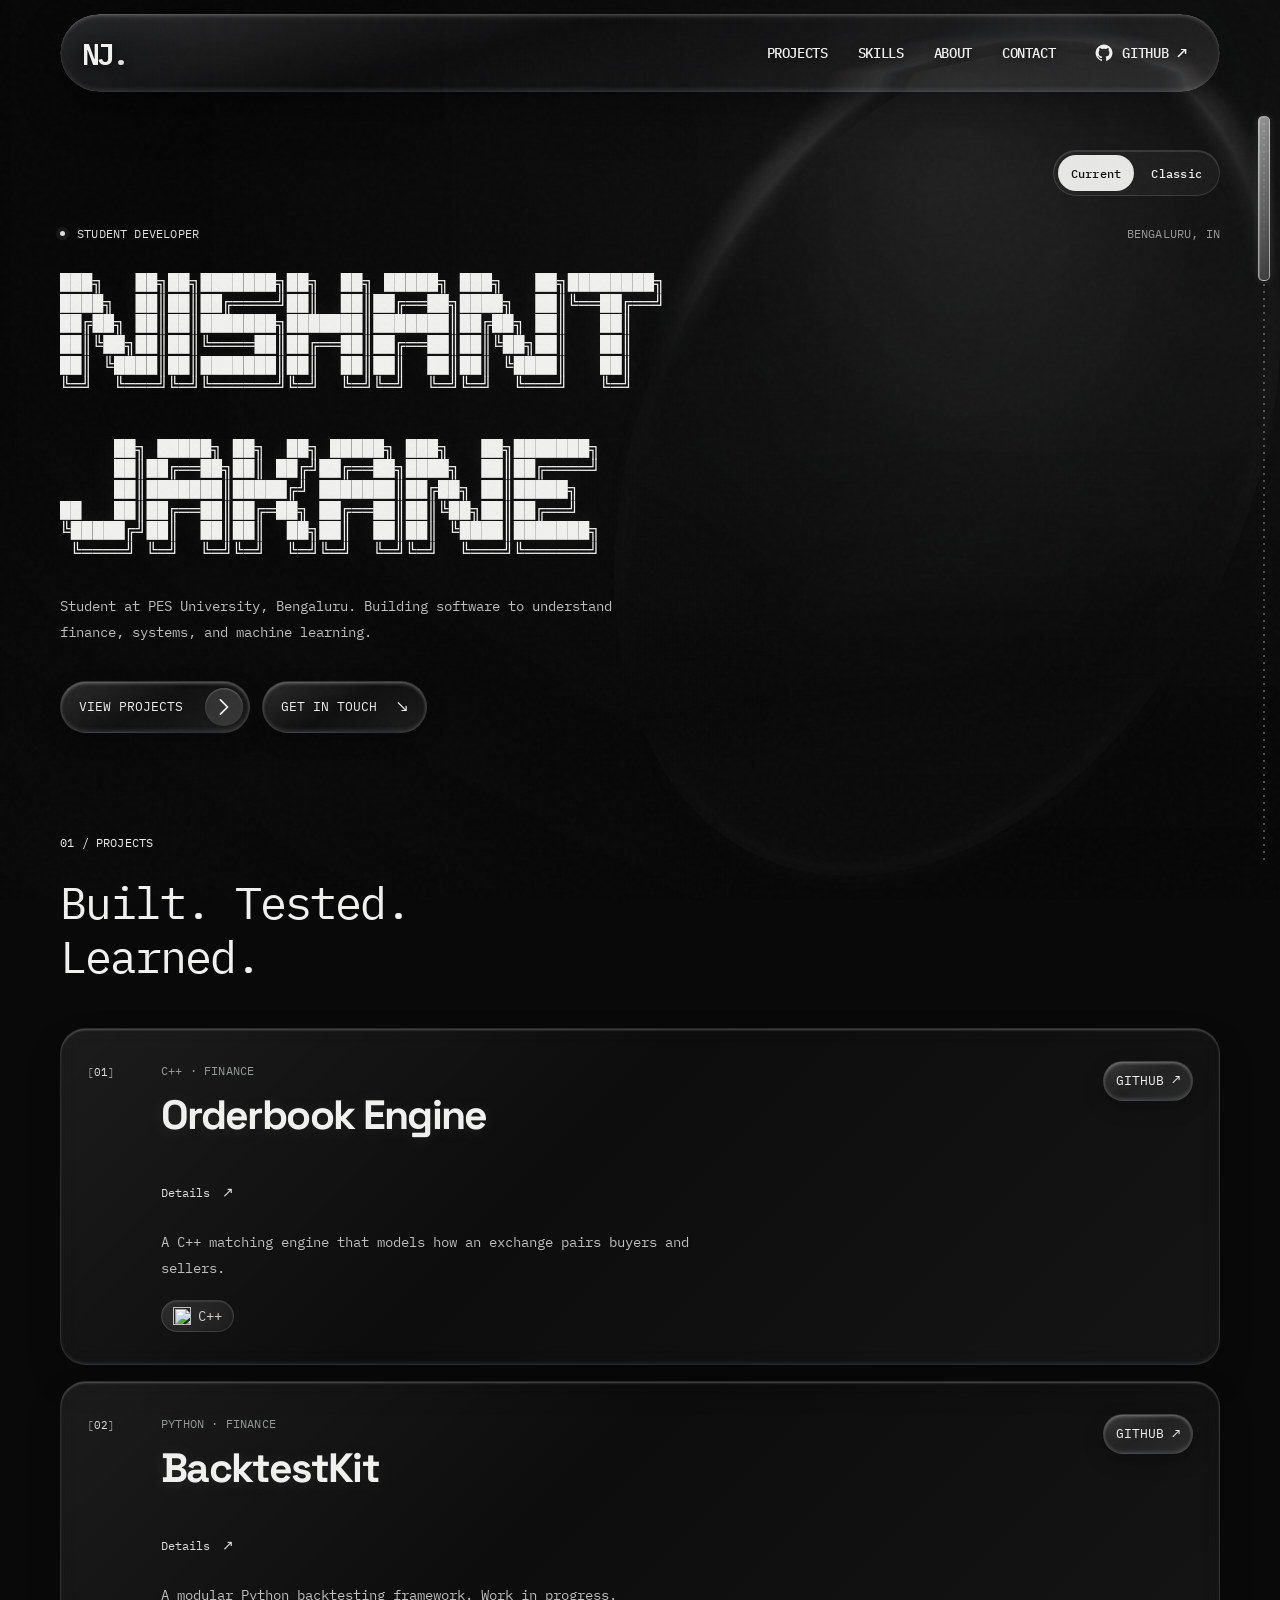
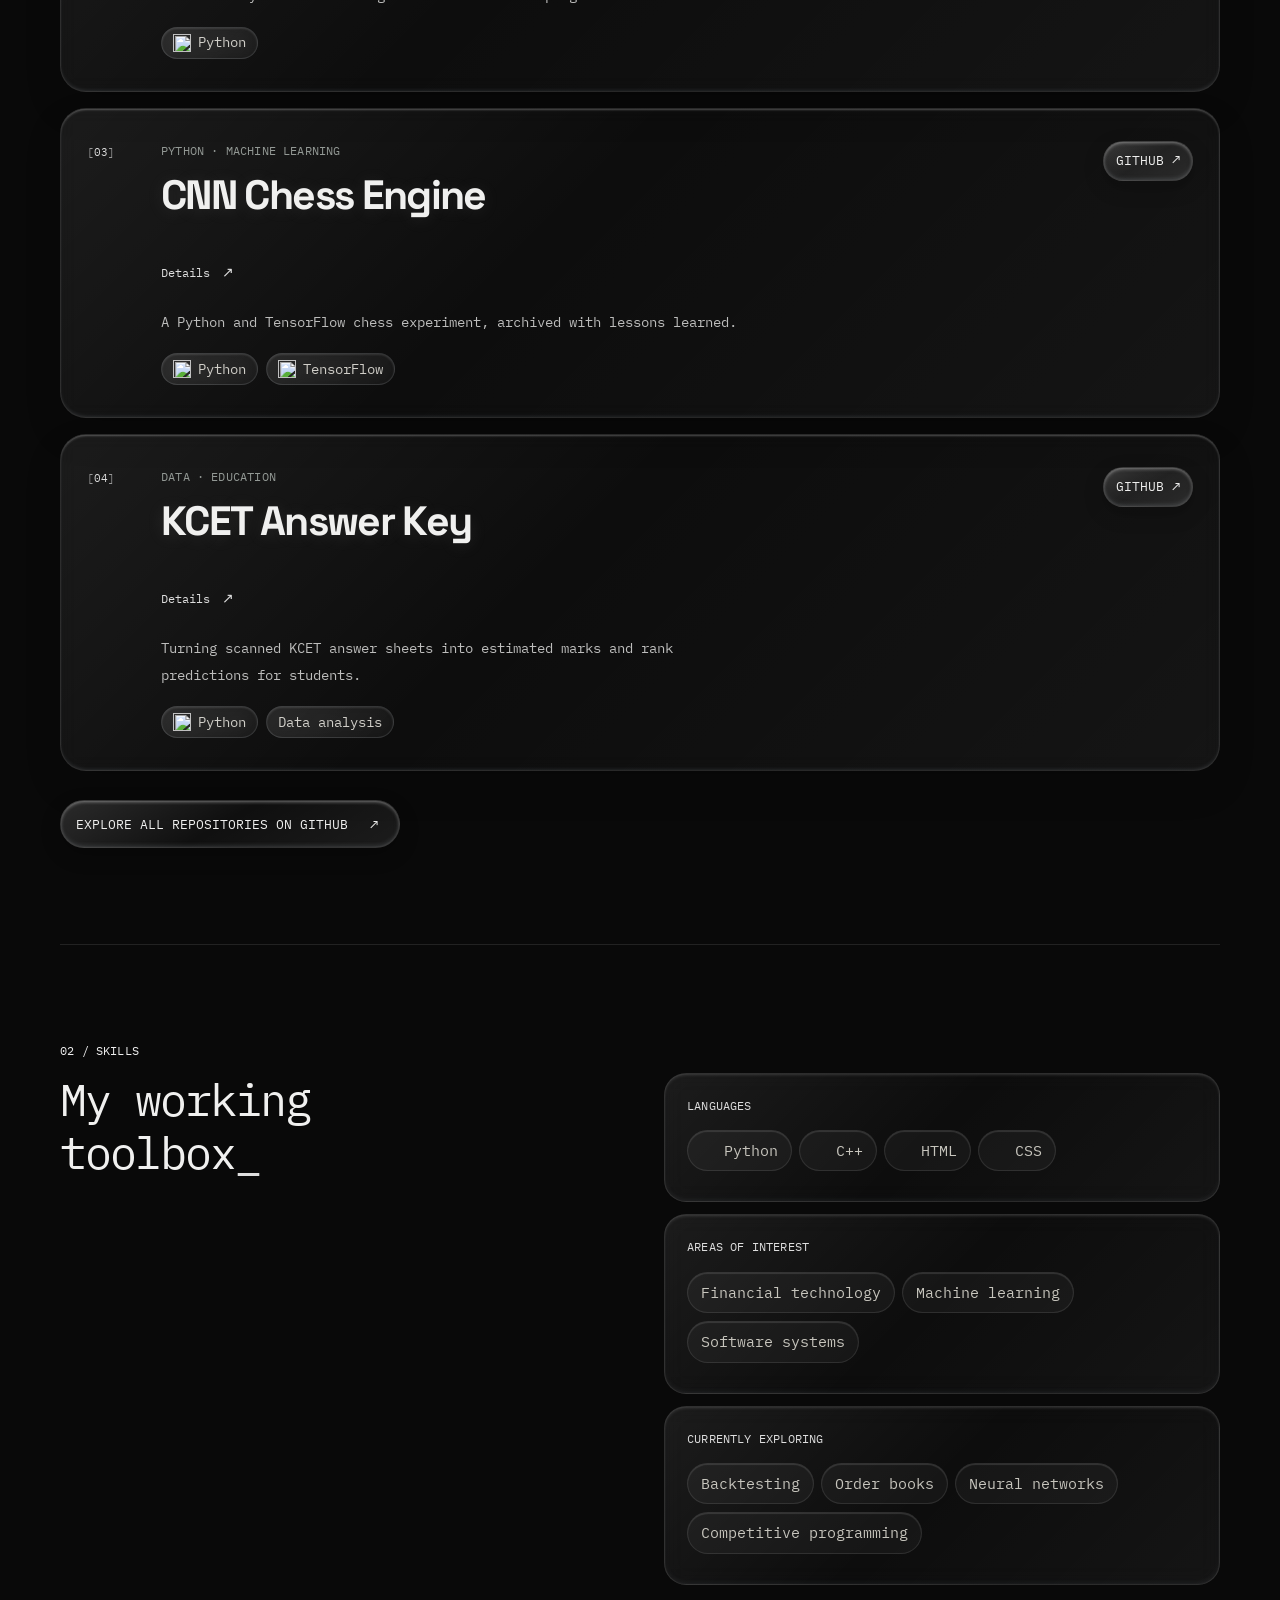
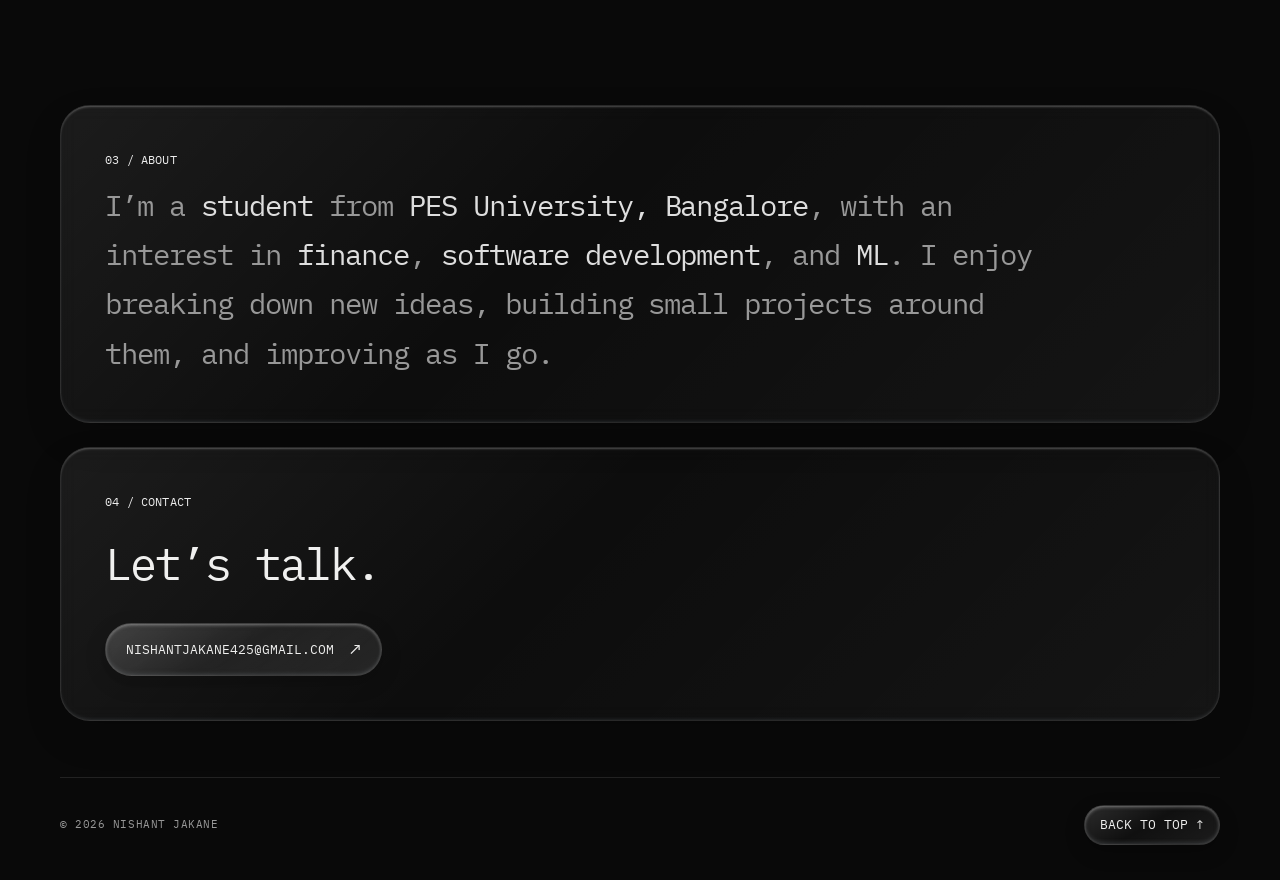
==== commit 0aef7cce: "Simplify current portfolio and project terminal previews" ====
--- a/index.html
+++ b/index.html
@@ -1,16 +1,8 @@
 <!doctype html>
-<html lang="en" data-theme="night-pixel">
+<html lang="en" data-theme="mono" data-palette="phosphor">
   <head>
     <meta charset="UTF-8" />
     <meta name="viewport" content="width=device-width, initial-scale=1.0" />
-    <script>
-      // Select before first paint; the original design remains available for comparison.
-      const requestedTheme = new URLSearchParams(location.search).get("theme");
-      if (["night-pixel", "mono"].includes(requestedTheme)) {
-        document.documentElement.dataset.theme = requestedTheme;
-      }
-      document.documentElement.dataset.palette = "phosphor";
-    </script>
     <meta name="description" content="Nishant Jakane — student developer interested in finance, software, and machine learning." />
     <title>Nishant Jakane — Portfolio</title>
     <link rel="icon" type="image/svg+xml" href="favicon.svg?v=2" />
@@ -23,12 +15,14 @@
     <link rel="stylesheet" href="glass-controls.css?v=5" />
     <link rel="stylesheet" href="glass-surfaces.css?v=1" />
     <link href="https://fonts.googleapis.com/css2?family=IBM+Plex+Mono:wght@400;500&family=Pixelify+Sans:wght@400;500;600;700&family=VT323&display=swap" rel="stylesheet" />
+    <link href="https://fonts.googleapis.com/css2?family=Space+Grotesk:wght@600;700&display=swap" rel="stylesheet" />
     <link rel="stylesheet" href="retro-glass.css?v=1" />
     <link rel="stylesheet" href="dark-mode.css?v=2" />
     <link rel="stylesheet" href="ambient-background.css?v=2" />
     <link rel="stylesheet" href="skills-glass.css?v=1" />
     <link rel="stylesheet" href="portfolio-effects.css?v=5" />
-    <link rel="stylesheet" href="ascii-revamp.css?v=1" />
+    <link rel="stylesheet" href="version-switch.css?v=1" />
+    <link rel="stylesheet" href="ascii-revamp.css?v=6" />
   </head>
   <body>
     <svg class="glass-filter" aria-hidden="true" focusable="false">
@@ -65,29 +59,26 @@
 
     <main id="top">
       <section class="hero container">
-        <div class="theme-switch" role="group" aria-label="Compare website designs">
-          <span class="theme-switch__label">[ appearance ]</span>
-          <a href="?theme=night-pixel" data-theme-choice="night-pixel">Night</a>
-          <a href="?theme=mono" data-theme-choice="mono">Mono</a>
-        </div>
-        <div class="eyebrow"><span class="status-dot"></span> nishant@portfolio:~ <span class="hero-location">Bengaluru, IN</span></div>
+        <nav class="theme-switch version-switch" aria-label="Website version">
+          <a href="index.html" aria-current="page">Current</a>
+          <a href="classic/index.html">Classic</a>
+        </nav>
+        <div class="eyebrow"><span class="status-dot"></span> Student developer <span class="hero-location">Bengaluru, IN</span></div>
         <div class="hero-layout">
         <div class="hero-intro">
-        <h1 class="ascii-name"><span class="sr-only">Nishant Jakane.</span><span class="ascii-name__art" aria-hidden="true">███╗   ██╗██╗███████╗██╗  ██╗ █████╗ ███╗   ██╗████████╗
+        <h1 class="ascii-name"><span class="sr-only">Nishant Jakane.</span><span class="ascii-name__art" aria-hidden="true"><span class="ascii-name__word" style="--type-delay:0s;--type-steps:7"><span class="ascii-name__ink">███╗   ██╗██╗███████╗██╗  ██╗ █████╗ ███╗   ██╗████████╗
 ████╗  ██║██║██╔════╝██║  ██║██╔══██╗████╗  ██║╚══██╔══╝
 ██╔██╗ ██║██║███████╗███████║███████║██╔██╗ ██║   ██║
 ██║╚██╗██║██║╚════██║██╔══██║██╔══██║██║╚██╗██║   ██║
 ██║ ╚████║██║███████║██║  ██║██║  ██║██║ ╚████║   ██║
-╚═╝  ╚═══╝╚═╝╚══════╝╚═╝  ╚═╝╚═╝  ╚═╝╚═╝  ╚═══╝   ╚═╝
-
-     ██╗ █████╗ ██╗  ██╗ █████╗ ███╗   ██╗███████╗
+╚═╝  ╚═══╝╚═╝╚══════╝╚═╝  ╚═╝╚═╝  ╚═╝╚═╝  ╚═══╝   ╚═╝</span></span>
+<span class="ascii-name__word" style="--type-delay:1.05s;--type-steps:6"><span class="ascii-name__ink">     ██╗ █████╗ ██╗  ██╗ █████╗ ███╗   ██╗███████╗
      ██║██╔══██╗██║ ██╔╝██╔══██╗████╗  ██║██╔════╝
      ██║███████║█████╔╝ ███████║██╔██╗ ██║█████╗
 ██   ██║██╔══██║██╔═██╗ ██╔══██║██║╚██╗██║██╔══╝
 ╚█████╔╝██║  ██║██║  ██╗██║  ██║██║ ╚████║███████╗
- ╚════╝ ╚═╝  ╚═╝╚═╝  ╚═╝╚═╝  ╚═╝╚═╝  ╚═══╝╚══════╝</span></h1>
-        <p class="hero-focus"><span aria-hidden="true">&gt; </span>Building projects in finance &amp; technology.<span class="ascii-caret" aria-hidden="true">_</span></p>
-        <p class="hero-copy">I’m Nishant Jakane, a student at PES University, Bangalore. I enjoy learning by building software projects around finance, systems, and machine learning.</p>
+ ╚════╝ ╚═╝  ╚═╝╚═╝  ╚═╝╚═╝  ╚═╝╚═╝  ╚═══╝╚══════╝</span></span></span></h1>
+        <p class="hero-copy">Student at PES University, Bengaluru. Building software to understand finance, systems, and machine learning.</p>
         <div class="hero-actions">
           <div class="fx-layer">
             <a class="liquid-button" href="#work" style="--w: 190px; --h: 52px; --tr: 18%;">
@@ -101,42 +92,32 @@
           <a class="button quiet" href="#contact">Get in touch <span>↘</span></a>
         </div>
         </div>
-        <aside class="identity-terminal" aria-label="A quick introduction">
-          <div class="identity-terminal__bar"><span aria-hidden="true">+ -- --</span> ~/nishant</div>
-          <p class="ascii-command"><span>~ $</span> whoami</p>
-          <p>Student developer<br /><span class="identity-muted">PES University, Bangalore</span></p>
-          <p class="ascii-command"><span>~ $</span> ls interests/</p>
-          <ul class="ascii-tree"><li>finance/</li><li>software-systems/</li><li>machine-learning/</li></ul>
-          <div class="identity-terminal__footer"><span aria-hidden="true">[ + ]</span> Learning by building.</div>
-        </aside>
-        </div>
-        <div class="ascii-section-rule" aria-hidden="true"><span>+---</span><span>SCROLL TO EXPLORE</span><span>---+</span></div>
+        </div>
       </section>
 
       <section class="work container" id="work">
-        <div class="section-heading"><p class="kicker">[ 01 ] ~/projects</p><h2>Built. Tested.<br />Learned.</h2><p class="section-note">$ ls projects/<br /><span>4 experiments, a lot of learning.</span></p></div>
+        <div class="section-heading"><p class="kicker">01 / Projects</p><h2>Built. Tested.<br />Learned.</h2></div>
         <div class="projects">
           <article class="project featured">
             <div class="project-index">01</div>
             <div class="project-body">
               <p class="project-type">C++ · FINANCE</p>
-              <h3>Orderbook Engine</h3>
+              <h3 class="project-heading"><span class="project-heading__name">Orderbook Engine</span></h3>
               <details class="project-preview">
-                <summary>Project snapshot <span aria-hidden="true">↗</span></summary>
+                <summary>Details <span aria-hidden="true">↗</span></summary>
                 <div class="project-terminal">
-                  <div class="project-terminal__bar"><span aria-hidden="true">● ● ●</span> orderbook-engine / README</div>
+                  <div class="project-terminal__bar"><span aria-hidden="true">● ● ●</span> README.md</div>
                   <div class="project-preview-layout">
                     <div class="terminal-copy">
-                  <p class="terminal-prompt"><span>nishant@portfolio</span>:~$ <span class="terminal-command">about orderbook-engine</span></p>
+                  <p class="terminal-prompt"><span>nishant</span>:~$ <span class="terminal-command">about</span></p>
                   <ul class="terminal-notes">
-                    <li>I built a limit order book from scratch in C++, using CMake to build the engine.</li>
-                    <li>It matches incoming buy and sell orders by price, then arrival time, handling partial fills, cancellations, and trades across multiple price levels.</li>
-                    <li>The project helped me understand how an exchange turns available liquidity into executed trades.</li>
+                    <li>Built in C++ with CMake to match buy and sell orders using price-time priority.</li>
+                    <li>Handles partial fills, cancellations, and matching across price levels to model exchange trade execution.</li>
                   </ul>
-                  <a href="https://github.com/nishantjakane/orderbook-engine/blob/main/README.md" target="_blank" rel="noreferrer">Read the README ↗</a>
+                  <a href="https://github.com/nishantjakane/orderbook-engine/blob/main/README.md" target="_blank" rel="noreferrer">Full README ↗</a>
                 </div>
                   <!-- ANSI Shadow FIGlet lettering, generated from patorjk/figlet.js (TAAG). -->
-                  <div class="terminal-art" aria-hidden="true"><span class="terminal-art__label">PROJECT / 01</span><pre> ██████╗ ██████╗ ██████╗ ███████╗██████╗
+                  <div class="terminal-art" aria-hidden="true"><pre> ██████╗ ██████╗ ██████╗ ███████╗██████╗
 ██╔═══██╗██╔══██╗██╔══██╗██╔════╝██╔══██╗
 ██║   ██║██████╔╝██║  ██║█████╗  ██████╔╝
 ██║   ██║██╔══██╗██║  ██║██╔══╝  ██╔══██╗
@@ -155,7 +136,7 @@
 █████╗  ██╔██╗ ██║██║  ███╗██║██╔██╗ ██║█████╗
 ██╔══╝  ██║╚██╗██║██║   ██║██║██║╚██╗██║██╔══╝
 ███████╗██║ ╚████║╚██████╔╝██║██║ ╚████║███████╗
-╚══════╝╚═╝  ╚═══╝ ╚═════╝ ╚═╝╚═╝  ╚═══╝╚══════╝</pre><span class="terminal-art__caption">[ MATCHING ENGINE ]</span></div>
+╚══════╝╚═╝  ╚═══╝ ╚═════╝ ╚═╝╚═╝  ╚═══╝╚══════╝</pre></div>
                   </div>
                 </div>
               </details>
@@ -164,29 +145,28 @@
                 <span class="tech"><img src="https://cdn.jsdelivr.net/gh/devicons/devicon@latest/icons/cplusplus/cplusplus-original.svg" alt="" /> C++</span>
               </div>
             </div>
-            <a class="project-link" href="https://github.com/nishantjakane/orderbook-engine" target="_blank" rel="noreferrer" aria-label="Open Orderbook Engine on GitHub">↗</a>
+            <a class="project-link" href="https://github.com/nishantjakane/orderbook-engine" target="_blank" rel="noreferrer" aria-label="View Orderbook Engine source on GitHub (opens in a new tab)"><span class="project-link__label">GitHub</span><span class="glass-arrow" aria-hidden="true">↗</span></a>
           </article>
           <article class="project">
             <div class="project-index">02</div>
             <div class="project-body">
               <p class="project-type">PYTHON · FINANCE</p>
-              <h3>BacktestKit</h3>
+              <h3 class="project-heading"><span class="project-heading__name">BacktestKit</span></h3>
               <details class="project-preview">
-                <summary>Project snapshot <span aria-hidden="true">↗</span></summary>
+                <summary>Details <span aria-hidden="true">↗</span></summary>
                 <div class="project-terminal">
-                  <div class="project-terminal__bar"><span aria-hidden="true">● ● ●</span> backtestkit / README</div>
+                  <div class="project-terminal__bar"><span aria-hidden="true">● ● ●</span> README.md</div>
                   <div class="project-preview-layout">
                     <div class="terminal-copy">
-                  <p class="terminal-prompt"><span>nishant@portfolio</span>:~$ <span class="terminal-command">about backtestkit</span></p>
+                  <p class="terminal-prompt"><span>nishant</span>:~$ <span class="terminal-command">about</span></p>
                   <ul class="terminal-notes">
-                    <li>I’m building a modular Python framework for testing trading strategies against historical market data.</li>
-                    <li>It separates market data, strategy logic, execution, and portfolio accounting so I can try new ideas without rebuilding the same infrastructure.</li>
-                    <li>It’s still a work in progress, focused on making positions, trades, and performance calculations easier to understand and inspect.</li>
+                    <li>A Python framework for testing strategies on historical market data.</li>
+                    <li>Separates strategy, execution, and portfolio accounting into reusable modules. Work in progress.</li>
                   </ul>
-                  <a href="https://github.com/nishantjakane/backtestkit/blob/main/README.md" target="_blank" rel="noreferrer">Read the README ↗</a>
+                  <a href="https://github.com/nishantjakane/backtestkit/blob/main/README.md" target="_blank" rel="noreferrer">Full README ↗</a>
                 </div>
                   <!-- ANSI Shadow FIGlet lettering, generated from patorjk/figlet.js (TAAG). -->
-                  <div class="terminal-art" aria-hidden="true"><span class="terminal-art__label">PROJECT / 02</span><pre>██████╗  █████╗  ██████╗██╗  ██╗████████╗███████╗███████╗████████╗
+                  <div class="terminal-art" aria-hidden="true"><pre>██████╗  █████╗  ██████╗██╗  ██╗████████╗███████╗███████╗████████╗
 ██╔══██╗██╔══██╗██╔════╝██║ ██╔╝╚══██╔══╝██╔════╝██╔════╝╚══██╔══╝
 ██████╔╝███████║██║     █████╔╝    ██║   █████╗  ███████╗   ██║
 ██╔══██╗██╔══██║██║     ██╔═██╗    ██║   ██╔══╝  ╚════██║   ██║
@@ -198,38 +178,37 @@
 █████╔╝ ██║   ██║
 ██╔═██╗ ██║   ██║
 ██║  ██╗██║   ██║
-╚═╝  ╚═╝╚═╝   ╚═╝</pre><span class="terminal-art__caption">[ STRATEGY LAB ]</span></div>
+╚═╝  ╚═╝╚═╝   ╚═╝</pre></div>
                   </div>
                 </div>
               </details>
-              <p>A reusable Python foundation for testing trading ideas, with the mechanics kept visible. Still in development.</p>
+              <p>A modular Python backtesting framework. Work in progress.</p>
               <div class="tech-stack" aria-label="Technologies: Python">
                 <span class="tech"><img src="https://cdn.jsdelivr.net/gh/devicons/devicon@latest/icons/python/python-original.svg" alt="" /> Python</span>
               </div>
             </div>
-            <a class="project-link" href="https://github.com/nishantjakane/backtestkit" target="_blank" rel="noreferrer" aria-label="Open BacktestKit on GitHub">↗</a>
+            <a class="project-link" href="https://github.com/nishantjakane/backtestkit" target="_blank" rel="noreferrer" aria-label="View BacktestKit source on GitHub (opens in a new tab)"><span class="project-link__label">GitHub</span><span class="glass-arrow" aria-hidden="true">↗</span></a>
           </article>
           <article class="project">
             <div class="project-index">03</div>
             <div class="project-body">
               <p class="project-type">PYTHON · MACHINE LEARNING</p>
-              <h3>CNN Chess Engine</h3>
+              <h3 class="project-heading"><span class="project-heading__name">CNN Chess Engine</span></h3>
               <details class="project-preview">
-                <summary>Project snapshot <span aria-hidden="true">↗</span></summary>
+                <summary>Details <span aria-hidden="true">↗</span></summary>
                 <div class="project-terminal">
-                  <div class="project-terminal__bar"><span aria-hidden="true">● ● ●</span> cnn-chess-engine / README</div>
+                  <div class="project-terminal__bar"><span aria-hidden="true">● ● ●</span> README.md</div>
                   <div class="project-preview-layout">
                     <div class="terminal-copy">
-                  <p class="terminal-prompt"><span>nishant@portfolio</span>:~$ <span class="terminal-command">about cnn-chess-engine</span></p>
+                  <p class="terminal-prompt"><span>nishant</span>:~$ <span class="terminal-command">about</span></p>
                   <ul class="terminal-notes">
-                    <li>I used Python and TensorFlow to explore whether a convolutional neural network could learn useful chess decisions.</li>
-                    <li>I tried predicting moves from Grandmaster games and approximating Stockfish’s position evaluations.</li>
-                    <li>Neither approach produced a competitive engine. The archived experiment taught me about board representations, training data, and the limits of supervised learning for chess.</li>
+                    <li>Python and TensorFlow experiments in Grandmaster move prediction and Stockfish evaluation approximation.</li>
+                    <li>Archived after neither approach produced competitive results; explored board representations and supervised-learning limits.</li>
                   </ul>
-                  <a href="https://github.com/nishantjakane/cnn-chess-engine/blob/main/README.md" target="_blank" rel="noreferrer">Read the README ↗</a>
+                  <a href="https://github.com/nishantjakane/cnn-chess-engine/blob/main/README.md" target="_blank" rel="noreferrer">Full README ↗</a>
                 </div>
                   <!-- ANSI Shadow FIGlet lettering, generated from patorjk/figlet.js (TAAG). -->
-                  <div class="terminal-art" aria-hidden="true"><span class="terminal-art__label">PROJECT / 03</span><pre> ██████╗███╗   ██╗███╗   ██╗
+                  <div class="terminal-art" aria-hidden="true"><pre> ██████╗███╗   ██╗███╗   ██╗
 ██╔════╝████╗  ██║████╗  ██║
 ██║     ██╔██╗ ██║██╔██╗ ██║
 ██║     ██║╚██╗██║██║╚██╗██║
@@ -248,39 +227,38 @@
 █████╗  ██╔██╗ ██║██║  ███╗██║██╔██╗ ██║█████╗
 ██╔══╝  ██║╚██╗██║██║   ██║██║██║╚██╗██║██╔══╝
 ███████╗██║ ╚████║╚██████╔╝██║██║ ╚████║███████╗
-╚══════╝╚═╝  ╚═══╝ ╚═════╝ ╚═╝╚═╝  ╚═══╝╚══════╝</pre><span class="terminal-art__caption">[ NEURAL EXPERIMENT ]</span></div>
+╚══════╝╚═╝  ╚═══╝ ╚═════╝ ╚═╝╚═╝  ╚═══╝╚══════╝</pre></div>
                   </div>
                 </div>
               </details>
-              <p>An archived chess-learning experiment in Python and TensorFlow—what worked as a learning exercise, and what didn’t work as an engine.</p>
+              <p>A Python and TensorFlow chess experiment, archived with lessons learned.</p>
               <div class="tech-stack" aria-label="Technologies: Python and TensorFlow">
                 <span class="tech"><img src="https://cdn.jsdelivr.net/gh/devicons/devicon@latest/icons/python/python-original.svg" alt="" /> Python</span>
                 <span class="tech"><img src="https://cdn.jsdelivr.net/gh/devicons/devicon@latest/icons/tensorflow/tensorflow-original.svg" alt="" /> TensorFlow</span>
               </div>
             </div>
-            <a class="project-link" href="https://github.com/nishantjakane/cnn-chess-engine" target="_blank" rel="noreferrer" aria-label="Open CNN Chess Engine on GitHub">↗</a>
+            <a class="project-link" href="https://github.com/nishantjakane/cnn-chess-engine" target="_blank" rel="noreferrer" aria-label="View CNN Chess Engine source on GitHub (opens in a new tab)"><span class="project-link__label">GitHub</span><span class="glass-arrow" aria-hidden="true">↗</span></a>
           </article>
           <article class="project">
             <div class="project-index">04</div>
             <div class="project-body">
               <p class="project-type">DATA · EDUCATION</p>
-              <h3>KCET Answer Key</h3>
+              <h3 class="project-heading"><span class="project-heading__name">KCET Answer Key</span></h3>
               <details class="project-preview">
-                <summary>Project snapshot <span aria-hidden="true">↗</span></summary>
+                <summary>Details <span aria-hidden="true">↗</span></summary>
                 <div class="project-terminal">
-                  <div class="project-terminal__bar"><span aria-hidden="true">● ● ●</span> kcetanswerkey / README</div>
+                  <div class="project-terminal__bar"><span aria-hidden="true">● ● ●</span> README.md</div>
                   <div class="project-preview-layout">
                     <div class="terminal-copy">
-                  <p class="terminal-prompt"><span>nishant@portfolio</span>:~$ <span class="terminal-command">about kcetanswerkey</span></p>
+                  <p class="terminal-prompt"><span>nishant</span>:~$ <span class="terminal-command">about</span></p>
                   <ul class="terminal-notes">
-                    <li>I used Python, image preprocessing, and data analysis to extract answers from 900,000+ publicly released KCET OMR scans.</li>
-                    <li>The pipeline estimated marks for nearly 300,000 students, handling noisy scanned sheets with a reported error rate of around 2–3%.</li>
-                    <li>I used that dataset to build a rank predictor, helping students estimate where their scores might place them. The website reached 20,000+ visitors.</li>
+                    <li>Used Python and image preprocessing to score 900,000+ OMR scans for nearly 300,000 students.</li>
+                    <li>Handled noisy sheets with a reported 2–3% error rate, then used the dataset to predict ranks.</li>
                   </ul>
-                  <a href="https://github.com/nishantjakane/kcetanswerkey/blob/main/README.md" target="_blank" rel="noreferrer">Read the README ↗</a>
+                  <a href="https://github.com/nishantjakane/kcetanswerkey/blob/main/README.md" target="_blank" rel="noreferrer">Full README ↗</a>
                 </div>
                   <!-- ANSI Shadow FIGlet lettering, generated from patorjk/figlet.js (TAAG). -->
-                  <div class="terminal-art" aria-hidden="true"><span class="terminal-art__label">PROJECT / 04</span><pre>██╗  ██╗ ██████╗███████╗████████╗
+                  <div class="terminal-art" aria-hidden="true"><pre>██╗  ██╗ ██████╗███████╗████████╗
 ██║ ██╔╝██╔════╝██╔════╝╚══██╔══╝
 █████╔╝ ██║     █████╗     ██║
 ██╔═██╗ ██║     ██╔══╝     ██║
@@ -299,7 +277,7 @@
 █████╔╝ █████╗   ╚████╔╝
 ██╔═██╗ ██╔══╝    ╚██╔╝
 ██║  ██╗███████╗   ██║
-╚═╝  ╚═╝╚══════╝   ╚═╝</pre><span class="terminal-art__caption">[ SCAN TO SCORE ]</span></div>
+╚═╝  ╚═╝╚══════╝   ╚═╝</pre></div>
                   </div>
                 </div>
               </details>
@@ -309,18 +287,18 @@
                 <span class="tech">Data analysis</span>
               </div>
             </div>
-            <a class="project-link" href="https://github.com/nishantjakane/kcetanswerkey" target="_blank" rel="noreferrer" aria-label="Open KCET Answer Key on GitHub">↗</a>
+            <a class="project-link" href="https://github.com/nishantjakane/kcetanswerkey" target="_blank" rel="noreferrer" aria-label="View KCET Answer Key source on GitHub (opens in a new tab)"><span class="project-link__label">GitHub</span><span class="glass-arrow" aria-hidden="true">↗</span></a>
           </article>
         </div>
         <a class="github-all" href="https://github.com/nishantjakane" target="_blank" rel="noreferrer"><span class="github-all__label">Explore all repositories on GitHub</span><span class="github-all__mark" aria-hidden="true">↗</span></a>
       </section>
 
       <section class="skills container" id="skills">
-        <p class="kicker">[ 02 ] ~/toolbox</p>
+        <p class="kicker">02 / Skills</p>
         <div class="skills-layout">
           <h2>My working<br />toolbox<span class="heading-punctuation">_</span></h2>
           <div class="skill-groups">
-            <div class="skill-group"><p>Languages</p><span class="skill-tech"><img src="https://cdn.jsdelivr.net/gh/devicons/devicon@latest/icons/python/python-original.svg" alt="" />Python</span><span class="skill-tech"><img src="https://cdn.jsdelivr.net/gh/devicons/devicon@latest/icons/cplusplus/cplusplus-original.svg" alt="" />C++</span></div>
+            <div class="skill-group"><p>Languages</p><span class="skill-tech"><img src="https://cdn.jsdelivr.net/gh/devicons/devicon@latest/icons/python/python-original.svg" alt="" />Python</span><span class="skill-tech"><img src="https://cdn.jsdelivr.net/gh/devicons/devicon@latest/icons/cplusplus/cplusplus-original.svg" alt="" />C++</span><span class="skill-tech"><img src="https://cdn.jsdelivr.net/gh/devicons/devicon@latest/icons/html5/html5-original.svg" alt="" />HTML</span><span class="skill-tech"><img src="https://cdn.jsdelivr.net/gh/devicons/devicon@latest/icons/css3/css3-original.svg" alt="" />CSS</span></div>
             <div class="skill-group"><p>Areas of interest</p><span>Financial technology</span><span>Machine learning</span><span>Software systems</span></div>
             <div class="skill-group"><p>Currently exploring</p><span>Backtesting</span><span>Order books</span><span>Neural networks</span><span>Competitive programming</span></div>
           </div>
@@ -328,15 +306,13 @@
       </section>
 
       <section class="about container" id="about">
-        <p class="kicker">[ 03 ] ~/about.md</p>
-        <p class="ascii-command"><span>~ $</span> cat about.md</p>
+        <p class="kicker">03 / About</p>
         <p class="statement"><span>I’m a </span><span class="highlight">student</span><span> from </span><span class="highlight">PES University, Bangalore</span><span>, with an interest in </span><span class="highlight">finance</span><span>, </span><span class="highlight">software development</span><span>, and </span><span class="highlight">ML</span><span>. I enjoy breaking down new ideas, building small projects around them, and improving as I go.</span></p>
       </section>
 
       <section class="contact container" id="contact">
-        <p class="kicker">[ 04 ] ~/contact</p>
-        <p class="ascii-command"><span>~ $</span> start a conversation</p>
-        <h2>Let’s build<br />something<span class="heading-punctuation">_</span></h2>
+        <p class="kicker">04 / Contact</p>
+        <h2>Let’s talk.</h2>
         <a class="email" href="mailto:nishantjakane425@gmail.com">nishantjakane425@gmail.com <span>↗</span></a>
       </section>
     </main>
@@ -347,8 +323,6 @@
     <script src="ambient-background.js?v=2"></script>
     <script src="skills-glass.js?v=1"></script>
     <script src="portfolio-effects.js?v=3"></script>
-    <script>
-      document.querySelector(`[data-theme-choice="${document.documentElement.dataset.theme}"]`).setAttribute("aria-current", "true");
-    </script>
+    <script src="ascii-ui.js?v=2"></script>
   </body>
 </html>
--- a/version-switch.css
+++ b/version-switch.css
@@ -0,0 +1,6 @@
+/* Both preserved designs use Mono; these links choose a website version. */
+body .hero .version-switch { position:static; display:flex; align-items:center; width:fit-content; max-width:100%; margin:0 0 28px auto; gap:4px; }
+.version-switch a[aria-current="page"] { color:#101010; background:#e7e7e5; }
+.version-switch a { font-family:"IBM Plex Mono",monospace; font-size:12px; text-transform:none; }
+.version-switch .theme-switch__label { font:11px/1 "IBM Plex Mono",monospace; letter-spacing:0; }
+@media (max-width:430px) { .version-switch a { font-size:11px; padding-inline:10px; } .version-switch .theme-switch__label { font-size:10px; padding-inline:5px; } }
--- a/ascii-revamp.css
+++ b/ascii-revamp.css
@@ -10,14 +10,19 @@
 html:is([data-theme="night-pixel"],[data-theme="mono"]) body h2 { font-size:clamp(28px,3.5vw,48px); line-height:1.2; }
 html:is([data-theme="night-pixel"],[data-theme="mono"]) body h3 { font-size:clamp(22px,2.3vw,30px); line-height:1.35; margin:12px 0 20px; }
 html:is([data-theme="night-pixel"],[data-theme="mono"]) body .nav > .wordmark { font-family:var(--mono); font-size:30px; letter-spacing:-.1em; }
-html:is([data-theme="night-pixel"],[data-theme="mono"]) body .nav > nav a.glass-control { font:500 12px/1 var(--mono); letter-spacing:-.025em; }
+html:is([data-theme="night-pixel"],[data-theme="mono"]) body .nav > nav a.glass-control { font:500 14px/1 var(--mono); letter-spacing:-.025em; }
 html:is([data-theme="night-pixel"],[data-theme="mono"]) body :is(.liquid-button,.button,.project-link,.github-all,.email,footer a).glass-control { font:400 13px/1.2 var(--mono); letter-spacing:0; }
 body .hero { padding:72px 0 28px; }
 body .hero .theme-switch { position:static; display:flex; width:fit-content; max-width:100%; margin:0 0 28px auto; font:12px/1 var(--mono); }
-.hero-layout { display:grid; grid-template-columns:minmax(0,1.9fr) minmax(0,1fr); align-items:center; gap:48px; }
+.hero-layout { display:grid; grid-template-columns:minmax(0,760px); align-items:center; gap:0; }
 .hero-intro { min-width:0; container-type:inline-size; }
 html:is([data-theme="night-pixel"],[data-theme="mono"]) body h1.ascii-name { margin:0 0 30px; font-size:inherit; line-height:1; letter-spacing:0; text-shadow:none; text-transform:none; }
 .ascii-name__art { display:block; white-space:pre; width:fit-content; max-width:100%; font:400 10px/1.15 "Courier New",monospace; font-size:clamp(5px,2.55cqw,18px); color:var(--ink); letter-spacing:0; font-variant-ligatures:none; text-shadow:0 0 30px color-mix(in srgb,var(--signal) 14%,transparent); }
+.ascii-name__word { position:relative; display:block; width:fit-content; }
+.ascii-name__word + .ascii-name__word { margin-top:1.15em; }
+.ascii-name__ink { display:block; }
+.ascii-name.is-typing .ascii-name__ink { animation:ascii-type 1s steps(var(--type-steps),end) var(--type-delay) both; }
+.ascii-name.is-typing .ascii-name__word::after { content:""; position:absolute; top:0; bottom:0; left:0; width:2px; background:var(--signal); animation:ascii-type-cursor 1s steps(var(--type-steps),end) var(--type-delay) both; }
 html:is([data-theme="night-pixel"],[data-theme="mono"]) body :is(.eyebrow,.hero-focus,.kicker,.project-type,.skill-group p) { font:400 12px/1.6 var(--mono); letter-spacing:.015em; }
 body .eyebrow { display:flex; align-items:center; flex-wrap:wrap; gap:12px; color:var(--signal); margin-bottom:30px; }
 .hero-location { margin-left:auto; color:var(--muted); }
@@ -49,8 +54,19 @@
 .project-index::after { content:"]"; color:var(--muted); }
 body .project-preview summary { font:12px/1.5 var(--mono); gap:12px; min-height:40px; }
 .project-preview summary::before { content:"$"; color:var(--muted); }
-body .project .tech { font:400 20px/1.2 var(--mono); text-transform:none; min-height:40px; }
-body .project .tech img { width:22px; height:22px; }
+body .project .tech { font:400 14px/1.2 var(--mono); text-transform:none; min-height:32px; padding:6px 11px; gap:7px; }
+body .project .tech img { width:18px; height:18px; }
+body .project, body .project:hover { grid-template-columns:52px minmax(0,1fr) 92px; }
+html:is([data-theme="night-pixel"],[data-theme="mono"]) body .project-heading { letter-spacing:0; margin:8px 0 22px; }
+.project-heading__file { display:block; width:fit-content; color:var(--signal); font:11px/1.5 var(--mono); letter-spacing:.04em; margin-bottom:14px; padding-left:12px; border-left:2px solid color-mix(in srgb,var(--signal) 65%,transparent); }
+.project-heading__name { position:relative; display:inline-block; padding-bottom:12px; color:var(--ink); font:700 clamp(30px,3.2vw,46px)/1.12 "Space Grotesk",-apple-system,BlinkMacSystemFont,"Segoe UI",sans-serif; letter-spacing:-.04em; text-transform:none; text-shadow:0 2px 18px color-mix(in srgb,var(--signal) 10%,transparent); }
+.project-heading__name::after { content:none; }
+.project-heading__bracket { display:inline-block; color:var(--signal); opacity:.4; font:400 .75em/1 var(--mono); vertical-align:.05em; transition:opacity .35s ease; }
+.project:is(:hover,:focus-within) .project-heading__name::after { width:100%; opacity:.9; }
+.project:is(:hover,:focus-within) .project-heading__bracket { opacity:1; }
+body .project .project-index { color:var(--signal); transition:color .4s ease; }
+body .project .project-link.glass-control { display:inline-flex; align-items:center; justify-content:center; gap:8px; width:auto; min-width:88px; height:40px; padding:0 12px; font-size:11px; }
+body .project .project-link.glass-control .glass-arrow { font-size:14px; }
 body .skills .skills-layout { gap:48px; }
 html:is([data-theme="night-pixel"],[data-theme="mono"]) body .skills .skill-group > span { font:400 15px/1.3 var(--mono); letter-spacing:0; padding:10px 13px; }
 body .skill-group > p::before { content:"|-- "; color:var(--muted); }
@@ -62,11 +78,48 @@
 body .contact h2 { margin:26px 0 32px; }
 body .contact .email { max-width:100%; overflow-wrap:anywhere; }
 body footer { font:11px/1.6 var(--mono); }
-body .ambient-field { opacity:.45; }
-body .ios-glass-backdrop::before { opacity:.5; }
+body .ambient-field { opacity:.2; }
+body .ambient-field__ribbon { display:none; }
+body .ios-glass-backdrop::before { opacity:.3; }
+/* Minimal interiors keep concise notes alongside quieter ASCII lettering. */
+body .project-preview summary::before { content:none; }
+body .project-preview-layout { grid-template-columns:minmax(0,1.8fr) minmax(0,1fr); gap:28px; padding:4px 22px 8px 0; }
+body .project-terminal .terminal-prompt { padding:18px 22px 6px; font-size:11px; }
+body .terminal-notes { padding:6px 22px 8px; font-size:12px; line-height:1.9; }
+body .terminal-notes li { margin-bottom:12px; }
+body .project-terminal a { margin-left:22px; font-size:11px; }
+body .terminal-art { padding:16px 0; opacity:.65; }
+body .terminal-art pre { margin:0; font-size:clamp(4px,2.35cqw,8px); text-shadow:none; }
+body .project-terminal__bar { border:0; font-size:10px; padding:12px 22px 0; }
+body .project-terminal__bar > span { opacity:.4; }
+body .section-heading { grid-template-columns:minmax(0,1fr); gap:12px; }
+body .skill-group > p::before { content:none; }
+body .page-scrollbar__position { display:none; }
+body .project,body .project:hover { padding-block:32px; }
 @keyframes ascii-blink { 50% { opacity:0; } }
-@media (max-width:1000px) { .hero-layout { gap:26px; grid-template-columns:minmax(0,1.65fr) minmax(0,1fr); } }
+@keyframes ascii-type { from { clip-path:inset(0 100% 0 0); } to { clip-path:inset(0); } }
+@keyframes ascii-type-cursor { 0% { left:0; opacity:1; } 99% { opacity:1; } 100% { left:100%; opacity:0; } }
+/* A real draggable page scrollbar; native scrolling remains the source of truth. */
+.page-scrollbar { display:none; }
+@media (min-width:900px) and (pointer:fine) {
+  html.has-page-scrollbar { scrollbar-width:none; scrollbar-gutter:auto; }
+  html.has-page-scrollbar::-webkit-scrollbar { display:none; }
+  html.has-page-scrollbar .page-scrollbar { display:block; position:fixed; z-index:40; top:116px; right:7px; bottom:38px; width:18px; cursor:pointer; touch-action:none; user-select:none; }
+  .page-scrollbar::before { content:""; position:absolute; top:0; bottom:0; left:8px; width:2px; background:repeating-linear-gradient(to bottom,color-mix(in srgb,var(--signal) 32%,transparent) 0 2px,transparent 2px 7px); }
+  .page-scrollbar__thumb { position:absolute; top:0; left:3px; width:12px; min-height:44px; border:1px solid color-mix(in srgb,var(--signal) 62%,transparent); border-radius:5px; background:linear-gradient(120deg,color-mix(in srgb,var(--signal) 65%,transparent),color-mix(in srgb,var(--signal) 24%,var(--paper))); box-shadow:inset 1px 0 rgb(255 255 255 / 25%),0 0 9px color-mix(in srgb,var(--signal) 12%,transparent); cursor:grab; }
+  .page-scrollbar:is(:hover,.is-dragging) .page-scrollbar__thumb { background:var(--signal); }
+  .page-scrollbar.is-dragging,.page-scrollbar.is-dragging .page-scrollbar__thumb { cursor:grabbing; }
+  .page-scrollbar:focus-visible { outline:1px solid var(--signal); outline-offset:2px; border-radius:6px; }
+  .page-scrollbar__position { position:absolute; top:calc(100% + 10px); right:0; color:var(--muted); font:9px/1 var(--mono); }
+}
+@media (max-width:1000px) { .hero-layout { grid-template-columns:minmax(0,760px); } }
+@media (max-width:900px) {
+  body .project-preview-layout { grid-template-columns:minmax(0,1fr); padding:0; gap:0; }
+  body .terminal-art { width:min(calc(100% - 44px),260px); margin:4px 22px 20px; padding-top:16px; }
+  body .terminal-art pre { font-size:clamp(4px,2.35cqw,6px); }
+}
 @media (max-width:760px) {
+  body .project, body .project:hover { grid-template-columns:24px minmax(0,1fr) 88px; }
   body .hero { padding:52px 0 24px; }
   .hero-layout { grid-template-columns:minmax(0,1fr); gap:32px; }
   .identity-terminal { max-width:520px; }
@@ -74,17 +127,22 @@
   body .section-heading { grid-template-columns:minmax(0,1fr); gap:16px; }
   .section-note { justify-self:start; text-align:left; margin:0; }
   .ascii-section-rule { margin-top:36px; gap:10px; }
-  html:is([data-theme="night-pixel"],[data-theme="mono"]) body .nav > nav a.glass-control { font-size:11px; }
+  html:is([data-theme="night-pixel"],[data-theme="mono"]) body .nav > nav a.glass-control { font-size:12px; }
   body .skills .skills-layout { gap:28px; }
 }
 @media (max-width:430px) {
+  body .project, body .project:hover { grid-template-columns:24px minmax(0,1fr) 88px; }
+  body .project .project-body { grid-column:1/-1; }
+  body .project .project-link { grid-column:3; grid-row:1; }
   body .hero .theme-switch { font-size:10px; margin-bottom:24px; }
   body .hero .theme-switch__label { padding-inline:5px; letter-spacing:0; }
   html:is([data-theme="night-pixel"],[data-theme="mono"]) body .nav > .wordmark { font-size:25px; }
-  html:is([data-theme="night-pixel"],[data-theme="mono"]) body .nav > nav a.glass-control { font-size:9px; padding-inline:4px; }
+  html:is([data-theme="night-pixel"],[data-theme="mono"]) body .nav > nav a.glass-control { font-size:11px; padding-inline:4px; }
+  body .nav > nav { gap:3px; }
   .ascii-name__art { font-size:2.55cqw; }
   .hero-actions { gap:12px; }
   html:is([data-theme="night-pixel"],[data-theme="mono"]) body :is(.liquid-button,.button).glass-control { font-size:12px; }
 }
-@media (prefers-reduced-motion:reduce) { .ascii-caret { animation:none; } }
+@media (max-width:360px) { html:is([data-theme="night-pixel"],[data-theme="mono"]) body .nav > nav a.glass-control { font-size:10px; padding-inline:3px; } body .nav > nav { gap:2px; } }
+@media (prefers-reduced-motion:reduce) { .ascii-caret,.ascii-name.is-typing .ascii-name__ink { animation:none; } .ascii-name.is-typing .ascii-name__word::after { display:none; } .project-heading__name::after,.project-heading__bracket { transition:none; } }
 @media (forced-colors:active) { .ascii-name__art,.terminal-art pre { text-shadow:none; } }
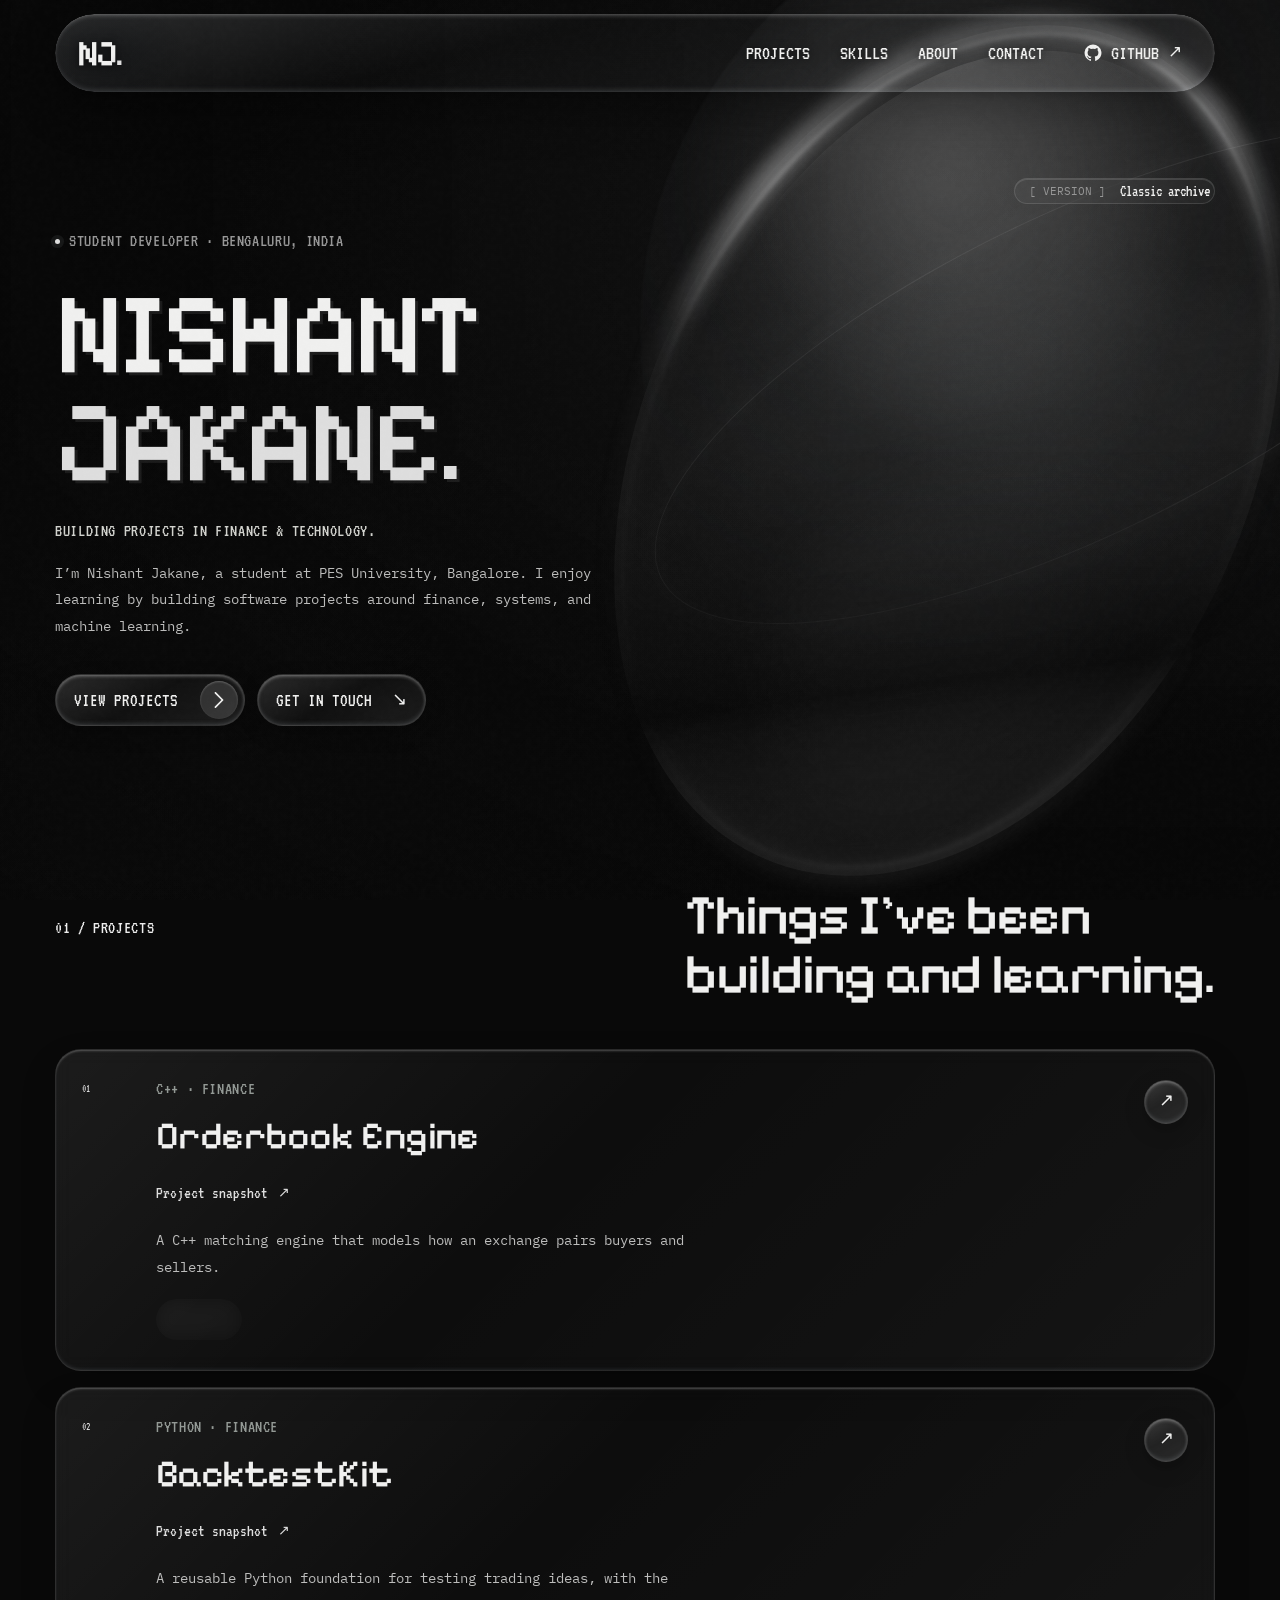
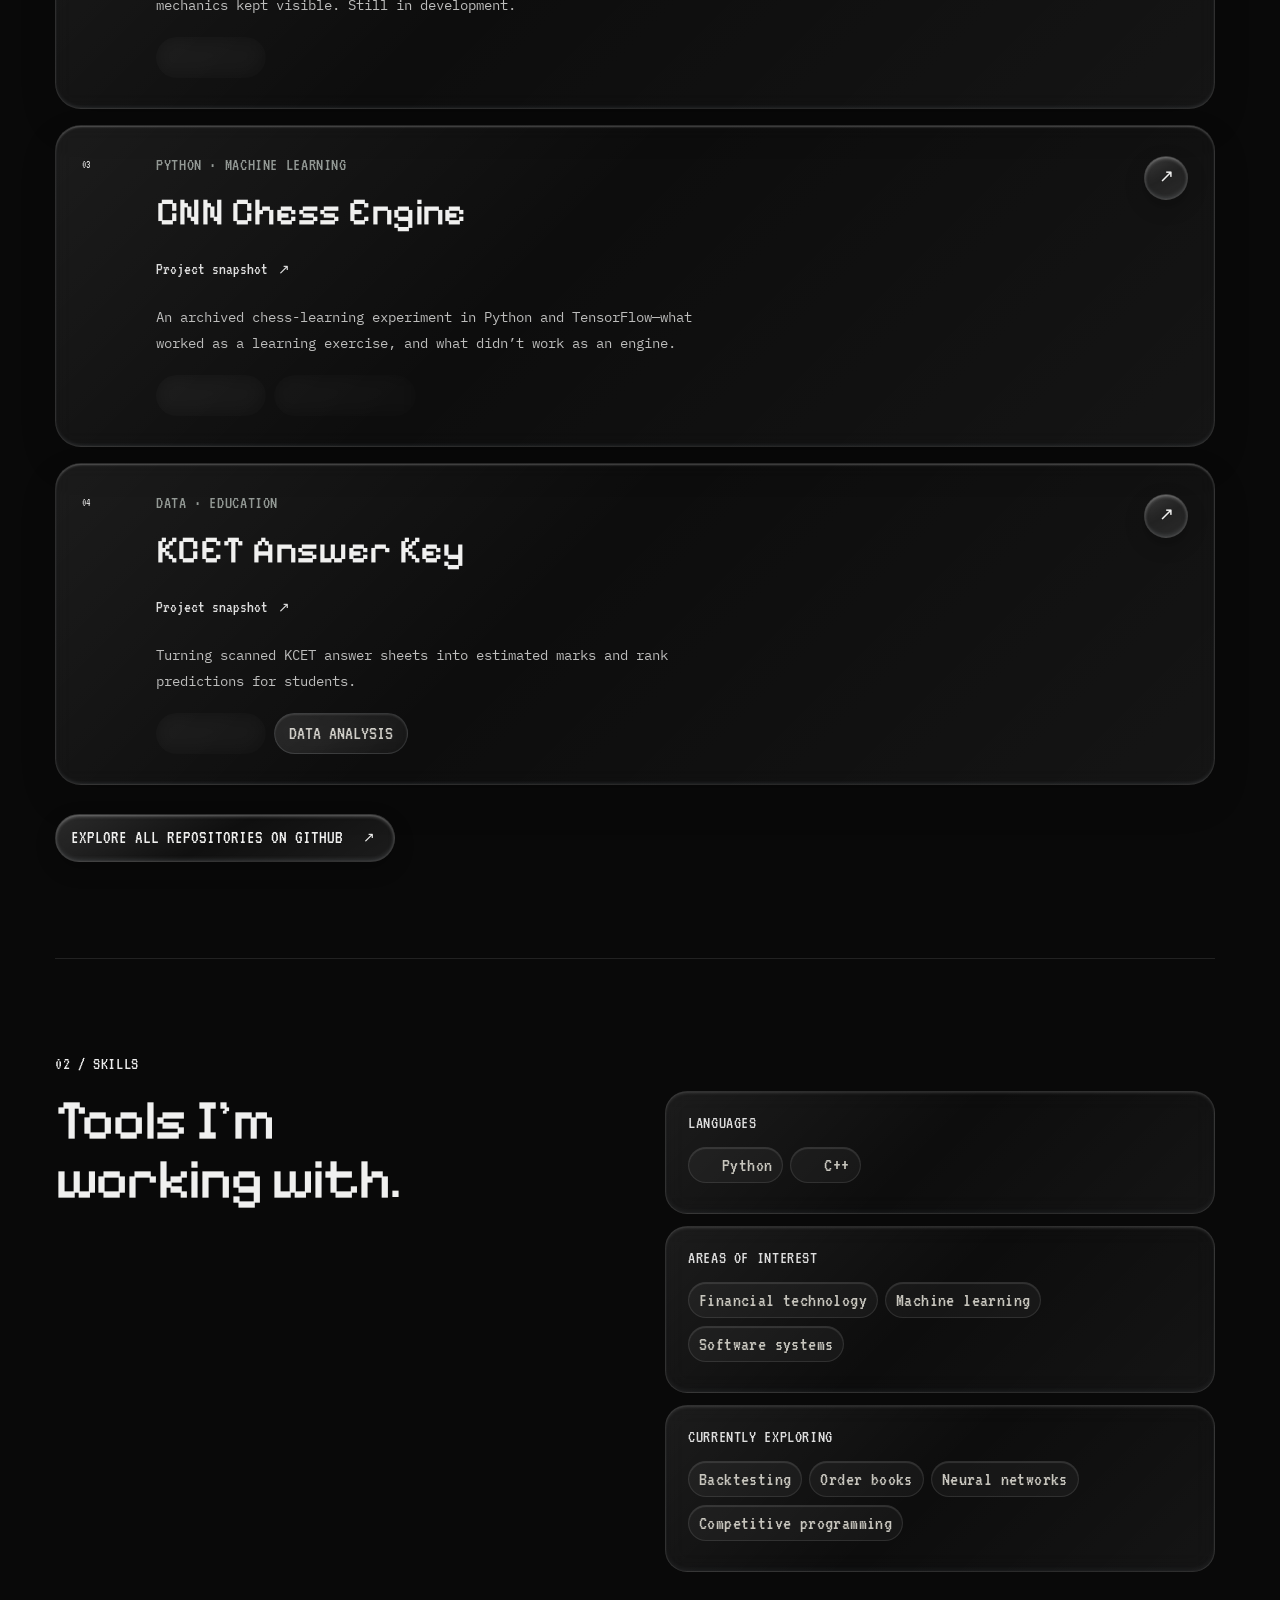
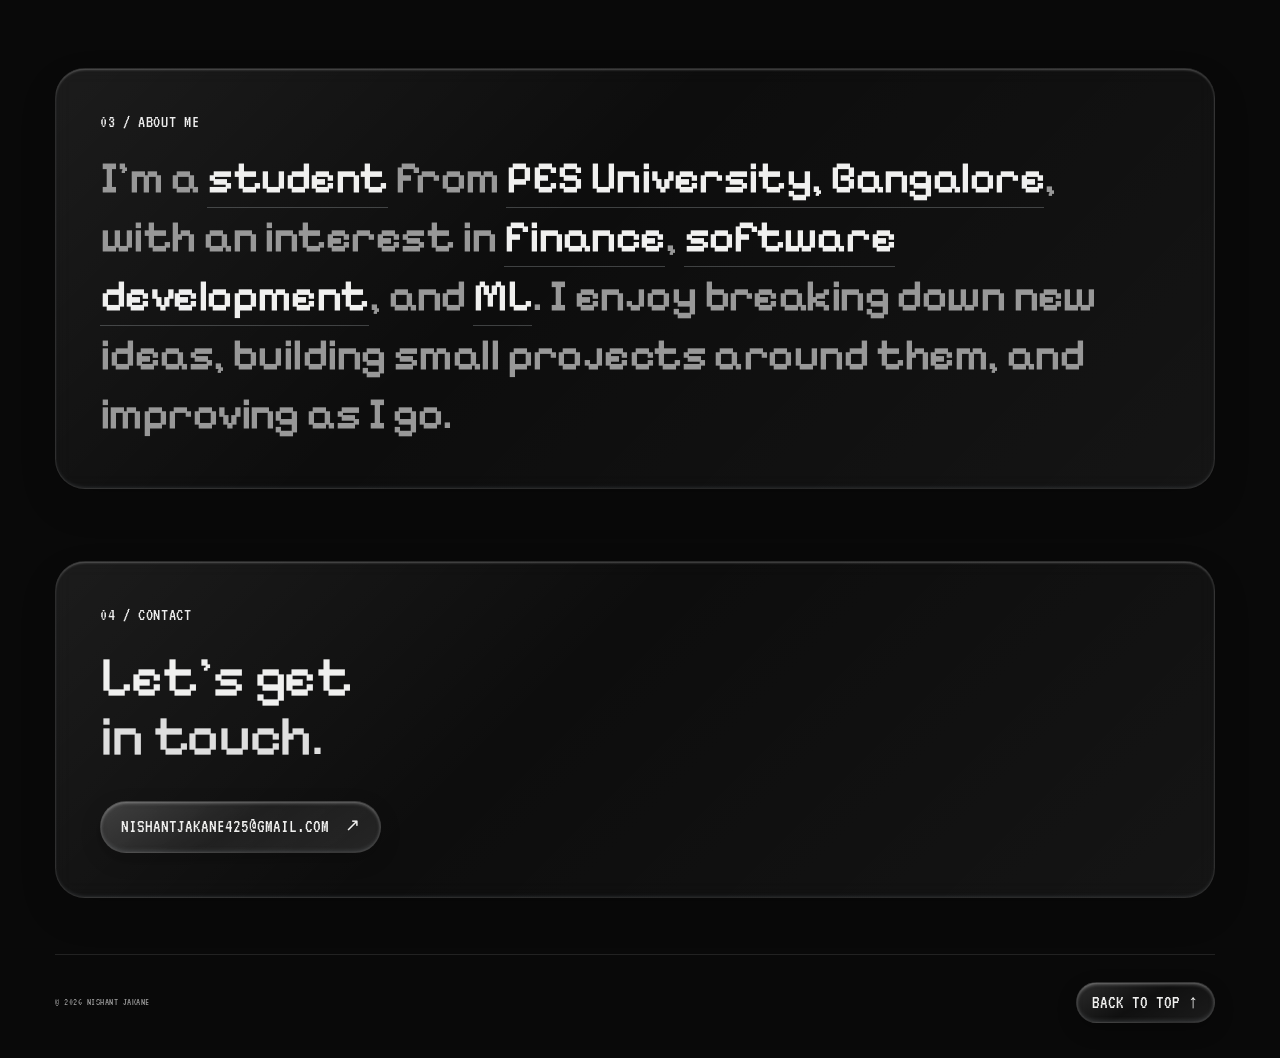
==== commit 8edaba6a: "Archive Classic portfolio as branch homepage" ====
--- a/index.html
+++ b/index.html
@@ -15,14 +15,12 @@
     <link rel="stylesheet" href="glass-controls.css?v=5" />
     <link rel="stylesheet" href="glass-surfaces.css?v=1" />
     <link href="https://fonts.googleapis.com/css2?family=IBM+Plex+Mono:wght@400;500&family=Pixelify+Sans:wght@400;500;600;700&family=VT323&display=swap" rel="stylesheet" />
-    <link href="https://fonts.googleapis.com/css2?family=Space+Grotesk:wght@600;700&display=swap" rel="stylesheet" />
     <link rel="stylesheet" href="retro-glass.css?v=1" />
     <link rel="stylesheet" href="dark-mode.css?v=2" />
     <link rel="stylesheet" href="ambient-background.css?v=2" />
     <link rel="stylesheet" href="skills-glass.css?v=1" />
     <link rel="stylesheet" href="portfolio-effects.css?v=5" />
     <link rel="stylesheet" href="version-switch.css?v=1" />
-    <link rel="stylesheet" href="ascii-revamp.css?v=6" />
   </head>
   <body>
     <svg class="glass-filter" aria-hidden="true" focusable="false">
@@ -60,25 +58,13 @@
     <main id="top">
       <section class="hero container">
         <nav class="theme-switch version-switch" aria-label="Website version">
-          <a href="index.html" aria-current="page">Current</a>
-          <a href="classic/index.html">Classic</a>
+          <span class="theme-switch__label">[ version ]</span>
+          <span aria-current="page">Classic archive</span>
         </nav>
-        <div class="eyebrow"><span class="status-dot"></span> Student developer <span class="hero-location">Bengaluru, IN</span></div>
-        <div class="hero-layout">
-        <div class="hero-intro">
-        <h1 class="ascii-name"><span class="sr-only">Nishant Jakane.</span><span class="ascii-name__art" aria-hidden="true"><span class="ascii-name__word" style="--type-delay:0s;--type-steps:7"><span class="ascii-name__ink">███╗   ██╗██╗███████╗██╗  ██╗ █████╗ ███╗   ██╗████████╗
-████╗  ██║██║██╔════╝██║  ██║██╔══██╗████╗  ██║╚══██╔══╝
-██╔██╗ ██║██║███████╗███████║███████║██╔██╗ ██║   ██║
-██║╚██╗██║██║╚════██║██╔══██║██╔══██║██║╚██╗██║   ██║
-██║ ╚████║██║███████║██║  ██║██║  ██║██║ ╚████║   ██║
-╚═╝  ╚═══╝╚═╝╚══════╝╚═╝  ╚═╝╚═╝  ╚═╝╚═╝  ╚═══╝   ╚═╝</span></span>
-<span class="ascii-name__word" style="--type-delay:1.05s;--type-steps:6"><span class="ascii-name__ink">     ██╗ █████╗ ██╗  ██╗ █████╗ ███╗   ██╗███████╗
-     ██║██╔══██╗██║ ██╔╝██╔══██╗████╗  ██║██╔════╝
-     ██║███████║█████╔╝ ███████║██╔██╗ ██║█████╗
-██   ██║██╔══██║██╔═██╗ ██╔══██║██║╚██╗██║██╔══╝
-╚█████╔╝██║  ██║██║  ██╗██║  ██║██║ ╚████║███████╗
- ╚════╝ ╚═╝  ╚═╝╚═╝  ╚═╝╚═╝  ╚═╝╚═╝  ╚═══╝╚══════╝</span></span></span></h1>
-        <p class="hero-copy">Student at PES University, Bengaluru. Building software to understand finance, systems, and machine learning.</p>
+        <div class="eyebrow"><span class="status-dot"></span> Student developer · Bengaluru, India</div>
+        <h1>Nishant<br /><em>Jakane.</em></h1>
+        <p class="hero-focus">Building projects in finance &amp; technology.</p>
+        <p class="hero-copy">I’m Nishant Jakane, a student at PES University, Bangalore. I enjoy learning by building software projects around finance, systems, and machine learning.</p>
         <div class="hero-actions">
           <div class="fx-layer">
             <a class="liquid-button" href="#work" style="--w: 190px; --h: 52px; --tr: 18%;">
@@ -91,33 +77,32 @@
           </div>
           <a class="button quiet" href="#contact">Get in touch <span>↘</span></a>
         </div>
-        </div>
-        </div>
       </section>
 
       <section class="work container" id="work">
-        <div class="section-heading"><p class="kicker">01 / Projects</p><h2>Built. Tested.<br />Learned.</h2></div>
+        <div class="section-heading"><p class="kicker">01 / Projects</p><h2>Things I’ve been<br />building and learning.</h2></div>
         <div class="projects">
           <article class="project featured">
             <div class="project-index">01</div>
             <div class="project-body">
               <p class="project-type">C++ · FINANCE</p>
-              <h3 class="project-heading"><span class="project-heading__name">Orderbook Engine</span></h3>
+              <h3>Orderbook Engine</h3>
               <details class="project-preview">
-                <summary>Details <span aria-hidden="true">↗</span></summary>
+                <summary>Project snapshot <span aria-hidden="true">↗</span></summary>
                 <div class="project-terminal">
-                  <div class="project-terminal__bar"><span aria-hidden="true">● ● ●</span> README.md</div>
+                  <div class="project-terminal__bar"><span aria-hidden="true">● ● ●</span> orderbook-engine / README</div>
                   <div class="project-preview-layout">
                     <div class="terminal-copy">
-                  <p class="terminal-prompt"><span>nishant</span>:~$ <span class="terminal-command">about</span></p>
+                  <p class="terminal-prompt"><span>nishant@portfolio</span>:~$ <span class="terminal-command">about orderbook-engine</span></p>
                   <ul class="terminal-notes">
-                    <li>Built in C++ with CMake to match buy and sell orders using price-time priority.</li>
-                    <li>Handles partial fills, cancellations, and matching across price levels to model exchange trade execution.</li>
+                    <li>I built a limit order book from scratch in C++, using CMake to build the engine.</li>
+                    <li>It matches incoming buy and sell orders by price, then arrival time, handling partial fills, cancellations, and trades across multiple price levels.</li>
+                    <li>The project helped me understand how an exchange turns available liquidity into executed trades.</li>
                   </ul>
-                  <a href="https://github.com/nishantjakane/orderbook-engine/blob/main/README.md" target="_blank" rel="noreferrer">Full README ↗</a>
+                  <a href="https://github.com/nishantjakane/orderbook-engine/blob/main/README.md" target="_blank" rel="noreferrer">Read the README ↗</a>
                 </div>
                   <!-- ANSI Shadow FIGlet lettering, generated from patorjk/figlet.js (TAAG). -->
-                  <div class="terminal-art" aria-hidden="true"><pre> ██████╗ ██████╗ ██████╗ ███████╗██████╗
+                  <div class="terminal-art" aria-hidden="true"><span class="terminal-art__label">PROJECT / 01</span><pre> ██████╗ ██████╗ ██████╗ ███████╗██████╗
 ██╔═══██╗██╔══██╗██╔══██╗██╔════╝██╔══██╗
 ██║   ██║██████╔╝██║  ██║█████╗  ██████╔╝
 ██║   ██║██╔══██╗██║  ██║██╔══╝  ██╔══██╗
@@ -136,7 +121,7 @@
 █████╗  ██╔██╗ ██║██║  ███╗██║██╔██╗ ██║█████╗
 ██╔══╝  ██║╚██╗██║██║   ██║██║██║╚██╗██║██╔══╝
 ███████╗██║ ╚████║╚██████╔╝██║██║ ╚████║███████╗
-╚══════╝╚═╝  ╚═══╝ ╚═════╝ ╚═╝╚═╝  ╚═══╝╚══════╝</pre></div>
+╚══════╝╚═╝  ╚═══╝ ╚═════╝ ╚═╝╚═╝  ╚═══╝╚══════╝</pre><span class="terminal-art__caption">[ MATCHING ENGINE ]</span></div>
                   </div>
                 </div>
               </details>
@@ -145,28 +130,29 @@
                 <span class="tech"><img src="https://cdn.jsdelivr.net/gh/devicons/devicon@latest/icons/cplusplus/cplusplus-original.svg" alt="" /> C++</span>
               </div>
             </div>
-            <a class="project-link" href="https://github.com/nishantjakane/orderbook-engine" target="_blank" rel="noreferrer" aria-label="View Orderbook Engine source on GitHub (opens in a new tab)"><span class="project-link__label">GitHub</span><span class="glass-arrow" aria-hidden="true">↗</span></a>
+            <a class="project-link" href="https://github.com/nishantjakane/orderbook-engine" target="_blank" rel="noreferrer" aria-label="Open Orderbook Engine on GitHub">↗</a>
           </article>
           <article class="project">
             <div class="project-index">02</div>
             <div class="project-body">
               <p class="project-type">PYTHON · FINANCE</p>
-              <h3 class="project-heading"><span class="project-heading__name">BacktestKit</span></h3>
+              <h3>BacktestKit</h3>
               <details class="project-preview">
-                <summary>Details <span aria-hidden="true">↗</span></summary>
+                <summary>Project snapshot <span aria-hidden="true">↗</span></summary>
                 <div class="project-terminal">
-                  <div class="project-terminal__bar"><span aria-hidden="true">● ● ●</span> README.md</div>
+                  <div class="project-terminal__bar"><span aria-hidden="true">● ● ●</span> backtestkit / README</div>
                   <div class="project-preview-layout">
                     <div class="terminal-copy">
-                  <p class="terminal-prompt"><span>nishant</span>:~$ <span class="terminal-command">about</span></p>
+                  <p class="terminal-prompt"><span>nishant@portfolio</span>:~$ <span class="terminal-command">about backtestkit</span></p>
                   <ul class="terminal-notes">
-                    <li>A Python framework for testing strategies on historical market data.</li>
-                    <li>Separates strategy, execution, and portfolio accounting into reusable modules. Work in progress.</li>
+                    <li>I’m building a modular Python framework for testing trading strategies against historical market data.</li>
+                    <li>It separates market data, strategy logic, execution, and portfolio accounting so I can try new ideas without rebuilding the same infrastructure.</li>
+                    <li>It’s still a work in progress, focused on making positions, trades, and performance calculations easier to understand and inspect.</li>
                   </ul>
-                  <a href="https://github.com/nishantjakane/backtestkit/blob/main/README.md" target="_blank" rel="noreferrer">Full README ↗</a>
+                  <a href="https://github.com/nishantjakane/backtestkit/blob/main/README.md" target="_blank" rel="noreferrer">Read the README ↗</a>
                 </div>
                   <!-- ANSI Shadow FIGlet lettering, generated from patorjk/figlet.js (TAAG). -->
-                  <div class="terminal-art" aria-hidden="true"><pre>██████╗  █████╗  ██████╗██╗  ██╗████████╗███████╗███████╗████████╗
+                  <div class="terminal-art" aria-hidden="true"><span class="terminal-art__label">PROJECT / 02</span><pre>██████╗  █████╗  ██████╗██╗  ██╗████████╗███████╗███████╗████████╗
 ██╔══██╗██╔══██╗██╔════╝██║ ██╔╝╚══██╔══╝██╔════╝██╔════╝╚══██╔══╝
 ██████╔╝███████║██║     █████╔╝    ██║   █████╗  ███████╗   ██║
 ██╔══██╗██╔══██║██║     ██╔═██╗    ██║   ██╔══╝  ╚════██║   ██║
@@ -178,37 +164,38 @@
 █████╔╝ ██║   ██║
 ██╔═██╗ ██║   ██║
 ██║  ██╗██║   ██║
-╚═╝  ╚═╝╚═╝   ╚═╝</pre></div>
+╚═╝  ╚═╝╚═╝   ╚═╝</pre><span class="terminal-art__caption">[ STRATEGY LAB ]</span></div>
                   </div>
                 </div>
               </details>
-              <p>A modular Python backtesting framework. Work in progress.</p>
+              <p>A reusable Python foundation for testing trading ideas, with the mechanics kept visible. Still in development.</p>
               <div class="tech-stack" aria-label="Technologies: Python">
                 <span class="tech"><img src="https://cdn.jsdelivr.net/gh/devicons/devicon@latest/icons/python/python-original.svg" alt="" /> Python</span>
               </div>
             </div>
-            <a class="project-link" href="https://github.com/nishantjakane/backtestkit" target="_blank" rel="noreferrer" aria-label="View BacktestKit source on GitHub (opens in a new tab)"><span class="project-link__label">GitHub</span><span class="glass-arrow" aria-hidden="true">↗</span></a>
+            <a class="project-link" href="https://github.com/nishantjakane/backtestkit" target="_blank" rel="noreferrer" aria-label="Open BacktestKit on GitHub">↗</a>
           </article>
           <article class="project">
             <div class="project-index">03</div>
             <div class="project-body">
               <p class="project-type">PYTHON · MACHINE LEARNING</p>
-              <h3 class="project-heading"><span class="project-heading__name">CNN Chess Engine</span></h3>
+              <h3>CNN Chess Engine</h3>
               <details class="project-preview">
-                <summary>Details <span aria-hidden="true">↗</span></summary>
+                <summary>Project snapshot <span aria-hidden="true">↗</span></summary>
                 <div class="project-terminal">
-                  <div class="project-terminal__bar"><span aria-hidden="true">● ● ●</span> README.md</div>
+                  <div class="project-terminal__bar"><span aria-hidden="true">● ● ●</span> cnn-chess-engine / README</div>
                   <div class="project-preview-layout">
                     <div class="terminal-copy">
-                  <p class="terminal-prompt"><span>nishant</span>:~$ <span class="terminal-command">about</span></p>
+                  <p class="terminal-prompt"><span>nishant@portfolio</span>:~$ <span class="terminal-command">about cnn-chess-engine</span></p>
                   <ul class="terminal-notes">
-                    <li>Python and TensorFlow experiments in Grandmaster move prediction and Stockfish evaluation approximation.</li>
-                    <li>Archived after neither approach produced competitive results; explored board representations and supervised-learning limits.</li>
+                    <li>I used Python and TensorFlow to explore whether a convolutional neural network could learn useful chess decisions.</li>
+                    <li>I tried predicting moves from Grandmaster games and approximating Stockfish’s position evaluations.</li>
+                    <li>Neither approach produced a competitive engine. The archived experiment taught me about board representations, training data, and the limits of supervised learning for chess.</li>
                   </ul>
-                  <a href="https://github.com/nishantjakane/cnn-chess-engine/blob/main/README.md" target="_blank" rel="noreferrer">Full README ↗</a>
+                  <a href="https://github.com/nishantjakane/cnn-chess-engine/blob/main/README.md" target="_blank" rel="noreferrer">Read the README ↗</a>
                 </div>
                   <!-- ANSI Shadow FIGlet lettering, generated from patorjk/figlet.js (TAAG). -->
-                  <div class="terminal-art" aria-hidden="true"><pre> ██████╗███╗   ██╗███╗   ██╗
+                  <div class="terminal-art" aria-hidden="true"><span class="terminal-art__label">PROJECT / 03</span><pre> ██████╗███╗   ██╗███╗   ██╗
 ██╔════╝████╗  ██║████╗  ██║
 ██║     ██╔██╗ ██║██╔██╗ ██║
 ██║     ██║╚██╗██║██║╚██╗██║
@@ -227,38 +214,39 @@
 █████╗  ██╔██╗ ██║██║  ███╗██║██╔██╗ ██║█████╗
 ██╔══╝  ██║╚██╗██║██║   ██║██║██║╚██╗██║██╔══╝
 ███████╗██║ ╚████║╚██████╔╝██║██║ ╚████║███████╗
-╚══════╝╚═╝  ╚═══╝ ╚═════╝ ╚═╝╚═╝  ╚═══╝╚══════╝</pre></div>
+╚══════╝╚═╝  ╚═══╝ ╚═════╝ ╚═╝╚═╝  ╚═══╝╚══════╝</pre><span class="terminal-art__caption">[ NEURAL EXPERIMENT ]</span></div>
                   </div>
                 </div>
               </details>
-              <p>A Python and TensorFlow chess experiment, archived with lessons learned.</p>
+              <p>An archived chess-learning experiment in Python and TensorFlow—what worked as a learning exercise, and what didn’t work as an engine.</p>
               <div class="tech-stack" aria-label="Technologies: Python and TensorFlow">
                 <span class="tech"><img src="https://cdn.jsdelivr.net/gh/devicons/devicon@latest/icons/python/python-original.svg" alt="" /> Python</span>
                 <span class="tech"><img src="https://cdn.jsdelivr.net/gh/devicons/devicon@latest/icons/tensorflow/tensorflow-original.svg" alt="" /> TensorFlow</span>
               </div>
             </div>
-            <a class="project-link" href="https://github.com/nishantjakane/cnn-chess-engine" target="_blank" rel="noreferrer" aria-label="View CNN Chess Engine source on GitHub (opens in a new tab)"><span class="project-link__label">GitHub</span><span class="glass-arrow" aria-hidden="true">↗</span></a>
+            <a class="project-link" href="https://github.com/nishantjakane/cnn-chess-engine" target="_blank" rel="noreferrer" aria-label="Open CNN Chess Engine on GitHub">↗</a>
           </article>
           <article class="project">
             <div class="project-index">04</div>
             <div class="project-body">
               <p class="project-type">DATA · EDUCATION</p>
-              <h3 class="project-heading"><span class="project-heading__name">KCET Answer Key</span></h3>
+              <h3>KCET Answer Key</h3>
               <details class="project-preview">
-                <summary>Details <span aria-hidden="true">↗</span></summary>
+                <summary>Project snapshot <span aria-hidden="true">↗</span></summary>
                 <div class="project-terminal">
-                  <div class="project-terminal__bar"><span aria-hidden="true">● ● ●</span> README.md</div>
+                  <div class="project-terminal__bar"><span aria-hidden="true">● ● ●</span> kcetanswerkey / README</div>
                   <div class="project-preview-layout">
                     <div class="terminal-copy">
-                  <p class="terminal-prompt"><span>nishant</span>:~$ <span class="terminal-command">about</span></p>
+                  <p class="terminal-prompt"><span>nishant@portfolio</span>:~$ <span class="terminal-command">about kcetanswerkey</span></p>
                   <ul class="terminal-notes">
-                    <li>Used Python and image preprocessing to score 900,000+ OMR scans for nearly 300,000 students.</li>
-                    <li>Handled noisy sheets with a reported 2–3% error rate, then used the dataset to predict ranks.</li>
+                    <li>I used Python, image preprocessing, and data analysis to extract answers from 900,000+ publicly released KCET OMR scans.</li>
+                    <li>The pipeline estimated marks for nearly 300,000 students, handling noisy scanned sheets with a reported error rate of around 2–3%.</li>
+                    <li>I used that dataset to build a rank predictor, helping students estimate where their scores might place them. The website reached 20,000+ visitors.</li>
                   </ul>
-                  <a href="https://github.com/nishantjakane/kcetanswerkey/blob/main/README.md" target="_blank" rel="noreferrer">Full README ↗</a>
+                  <a href="https://github.com/nishantjakane/kcetanswerkey/blob/main/README.md" target="_blank" rel="noreferrer">Read the README ↗</a>
                 </div>
                   <!-- ANSI Shadow FIGlet lettering, generated from patorjk/figlet.js (TAAG). -->
-                  <div class="terminal-art" aria-hidden="true"><pre>██╗  ██╗ ██████╗███████╗████████╗
+                  <div class="terminal-art" aria-hidden="true"><span class="terminal-art__label">PROJECT / 04</span><pre>██╗  ██╗ ██████╗███████╗████████╗
 ██║ ██╔╝██╔════╝██╔════╝╚══██╔══╝
 █████╔╝ ██║     █████╗     ██║
 ██╔═██╗ ██║     ██╔══╝     ██║
@@ -277,7 +265,7 @@
 █████╔╝ █████╗   ╚████╔╝
 ██╔═██╗ ██╔══╝    ╚██╔╝
 ██║  ██╗███████╗   ██║
-╚═╝  ╚═╝╚══════╝   ╚═╝</pre></div>
+╚═╝  ╚═╝╚══════╝   ╚═╝</pre><span class="terminal-art__caption">[ SCAN TO SCORE ]</span></div>
                   </div>
                 </div>
               </details>
@@ -287,7 +275,7 @@
                 <span class="tech">Data analysis</span>
               </div>
             </div>
-            <a class="project-link" href="https://github.com/nishantjakane/kcetanswerkey" target="_blank" rel="noreferrer" aria-label="View KCET Answer Key source on GitHub (opens in a new tab)"><span class="project-link__label">GitHub</span><span class="glass-arrow" aria-hidden="true">↗</span></a>
+            <a class="project-link" href="https://github.com/nishantjakane/kcetanswerkey" target="_blank" rel="noreferrer" aria-label="Open KCET Answer Key on GitHub">↗</a>
           </article>
         </div>
         <a class="github-all" href="https://github.com/nishantjakane" target="_blank" rel="noreferrer"><span class="github-all__label">Explore all repositories on GitHub</span><span class="github-all__mark" aria-hidden="true">↗</span></a>
@@ -296,9 +284,9 @@
       <section class="skills container" id="skills">
         <p class="kicker">02 / Skills</p>
         <div class="skills-layout">
-          <h2>My working<br />toolbox<span class="heading-punctuation">_</span></h2>
+          <h2>Tools I’m<br />working with.</h2>
           <div class="skill-groups">
-            <div class="skill-group"><p>Languages</p><span class="skill-tech"><img src="https://cdn.jsdelivr.net/gh/devicons/devicon@latest/icons/python/python-original.svg" alt="" />Python</span><span class="skill-tech"><img src="https://cdn.jsdelivr.net/gh/devicons/devicon@latest/icons/cplusplus/cplusplus-original.svg" alt="" />C++</span><span class="skill-tech"><img src="https://cdn.jsdelivr.net/gh/devicons/devicon@latest/icons/html5/html5-original.svg" alt="" />HTML</span><span class="skill-tech"><img src="https://cdn.jsdelivr.net/gh/devicons/devicon@latest/icons/css3/css3-original.svg" alt="" />CSS</span></div>
+            <div class="skill-group"><p>Languages</p><span class="skill-tech"><img src="https://cdn.jsdelivr.net/gh/devicons/devicon@latest/icons/python/python-original.svg" alt="" />Python</span><span class="skill-tech"><img src="https://cdn.jsdelivr.net/gh/devicons/devicon@latest/icons/cplusplus/cplusplus-original.svg" alt="" />C++</span></div>
             <div class="skill-group"><p>Areas of interest</p><span>Financial technology</span><span>Machine learning</span><span>Software systems</span></div>
             <div class="skill-group"><p>Currently exploring</p><span>Backtesting</span><span>Order books</span><span>Neural networks</span><span>Competitive programming</span></div>
           </div>
@@ -306,13 +294,13 @@
       </section>
 
       <section class="about container" id="about">
-        <p class="kicker">03 / About</p>
+        <p class="kicker">03 / About me</p>
         <p class="statement"><span>I’m a </span><span class="highlight">student</span><span> from </span><span class="highlight">PES University, Bangalore</span><span>, with an interest in </span><span class="highlight">finance</span><span>, </span><span class="highlight">software development</span><span>, and </span><span class="highlight">ML</span><span>. I enjoy breaking down new ideas, building small projects around them, and improving as I go.</span></p>
       </section>
 
       <section class="contact container" id="contact">
         <p class="kicker">04 / Contact</p>
-        <h2>Let’s talk.</h2>
+        <h2>Let’s get<br /><em>in touch.</em></h2>
         <a class="email" href="mailto:nishantjakane425@gmail.com">nishantjakane425@gmail.com <span>↗</span></a>
       </section>
     </main>
@@ -323,6 +311,5 @@
     <script src="ambient-background.js?v=2"></script>
     <script src="skills-glass.js?v=1"></script>
     <script src="portfolio-effects.js?v=3"></script>
-    <script src="ascii-ui.js?v=2"></script>
   </body>
 </html>
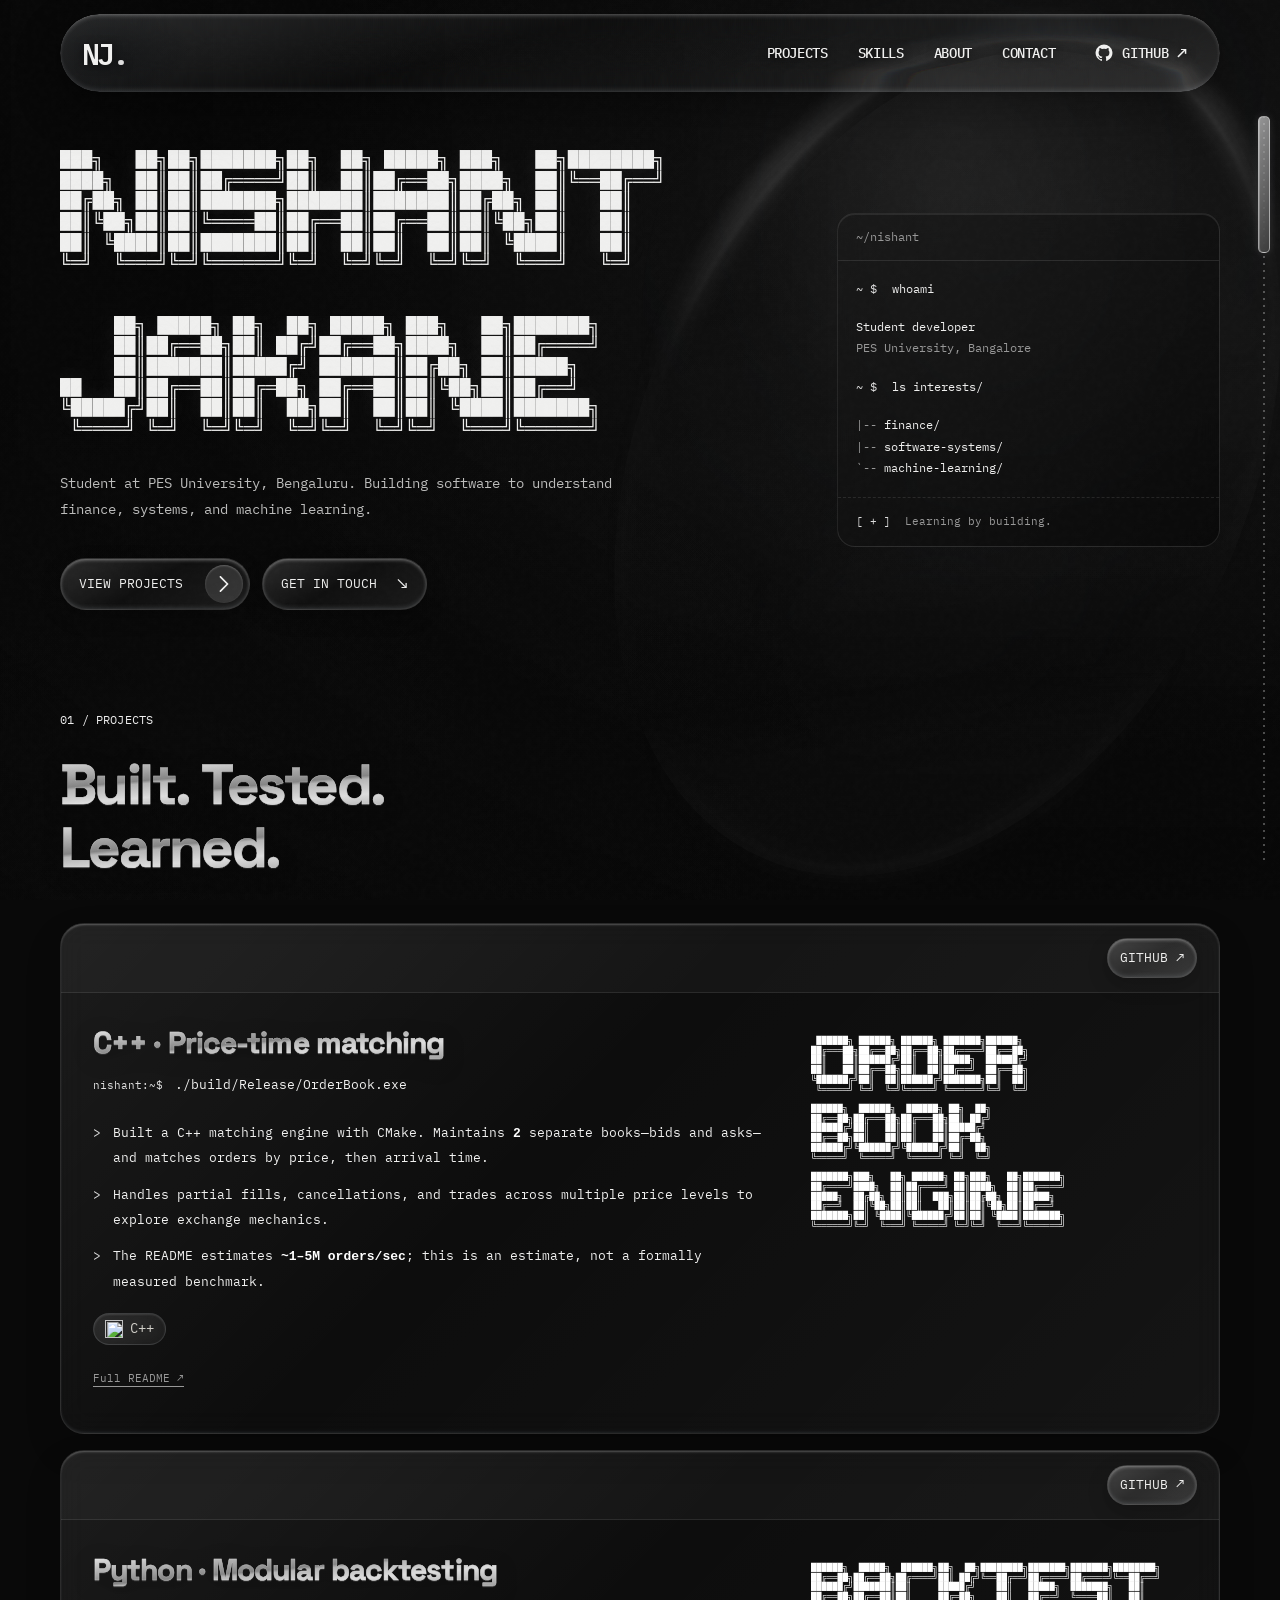
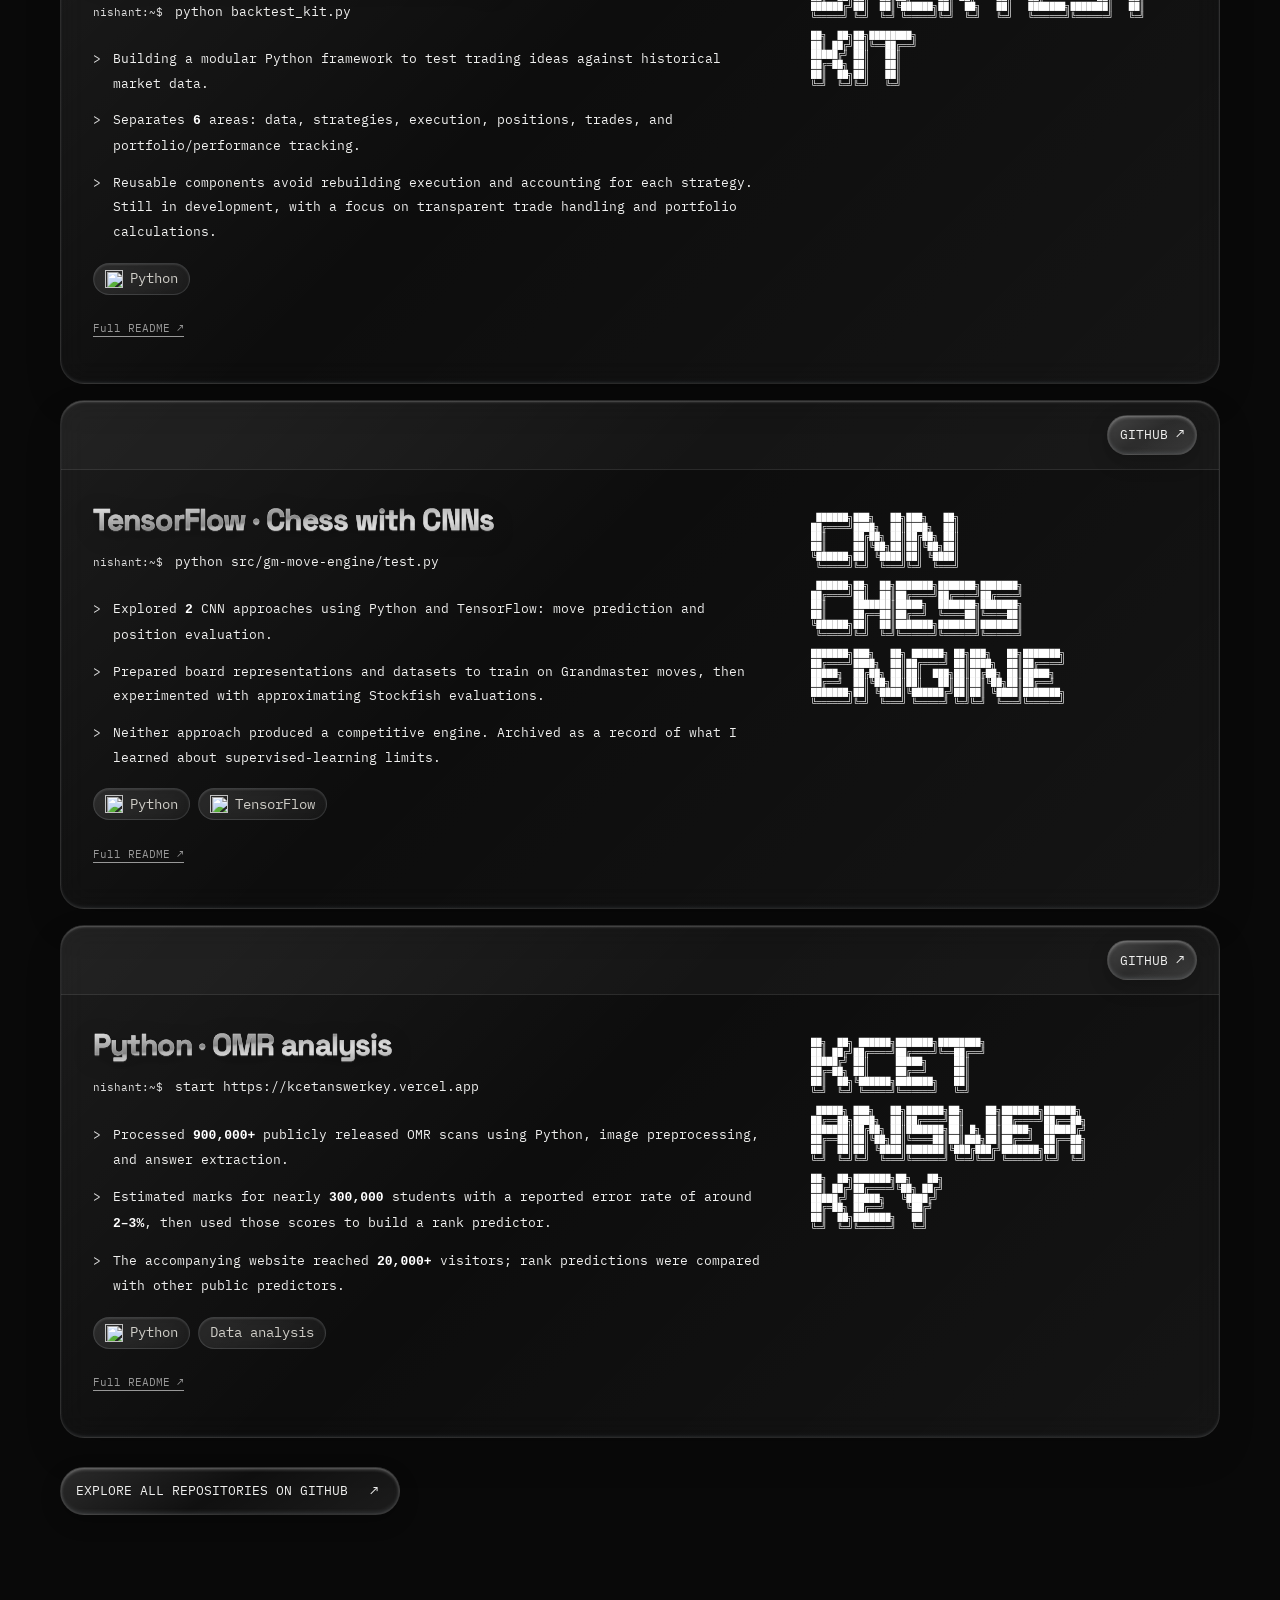
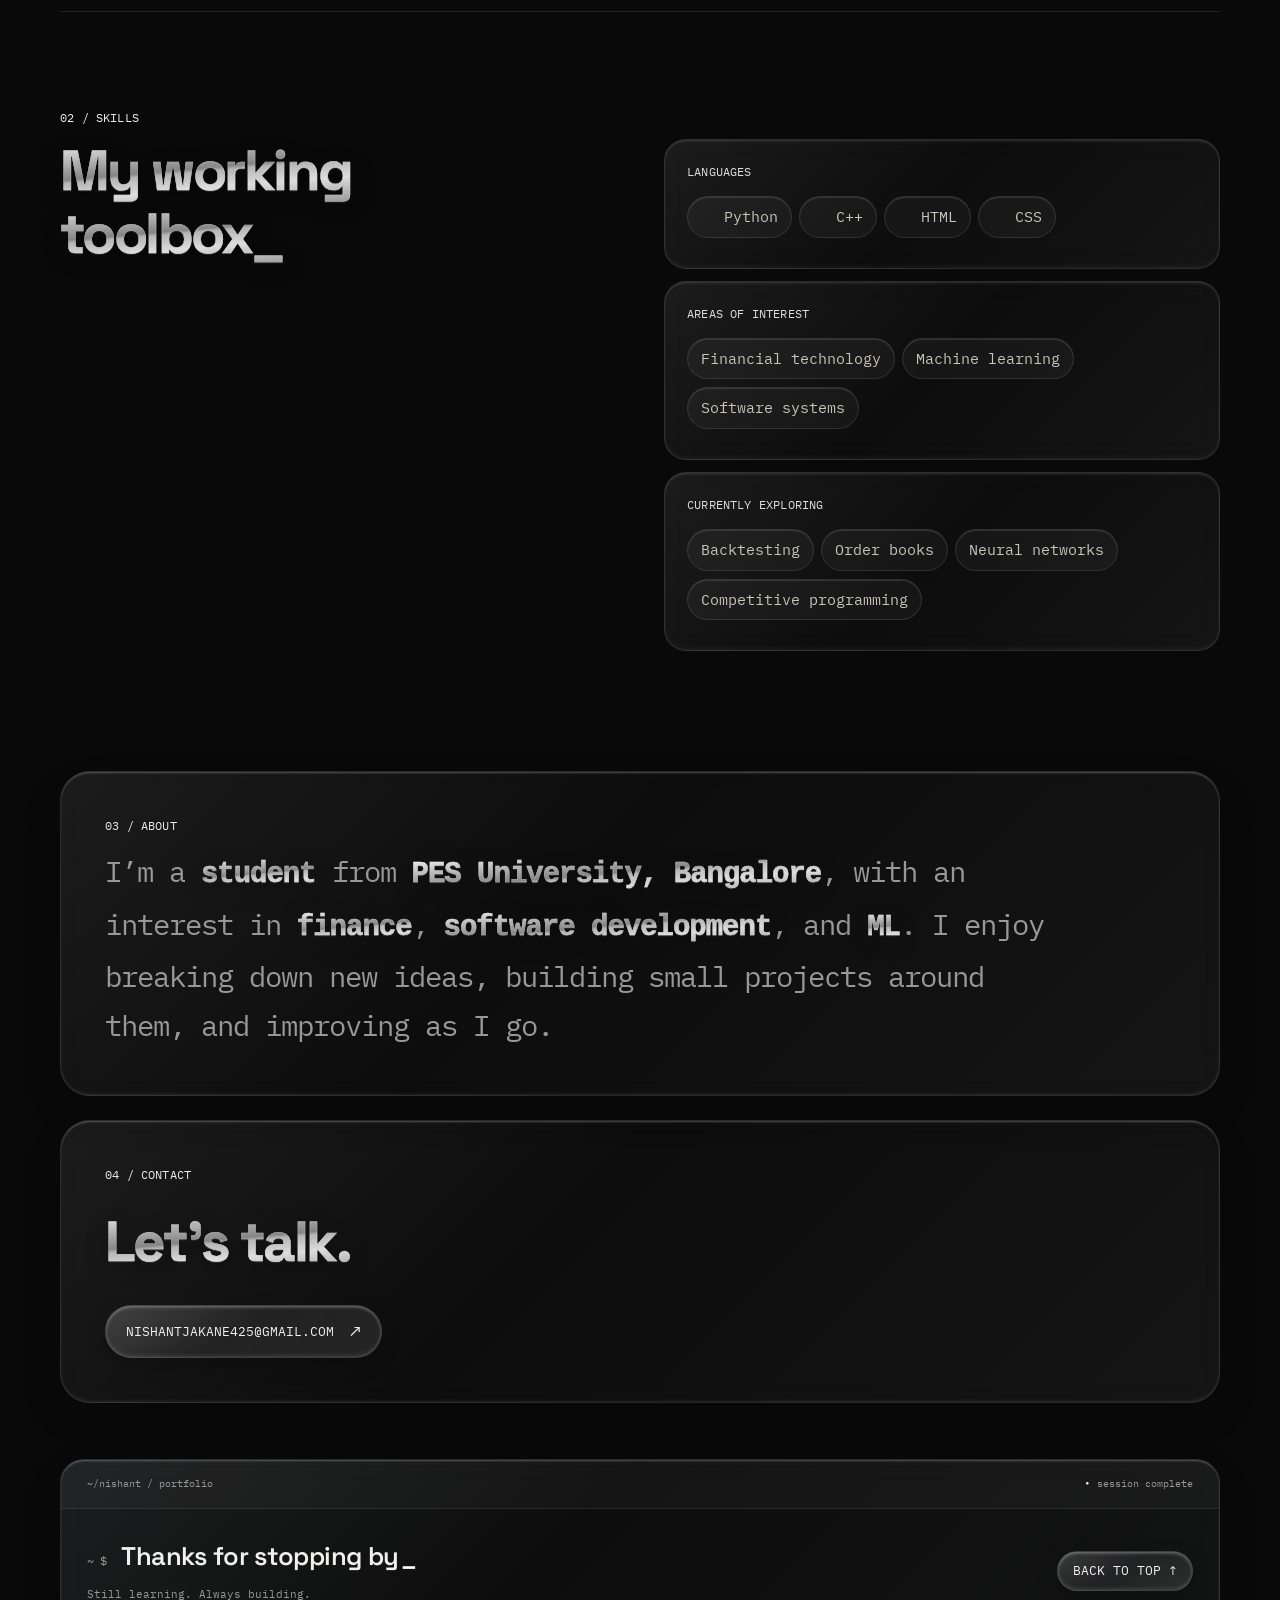
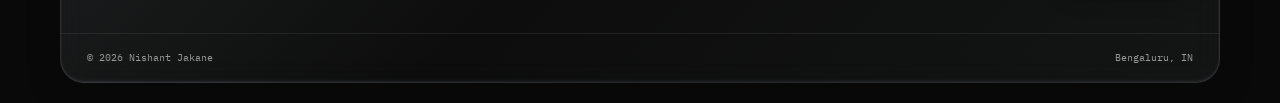
==== commit 493908c4: "Make terminal portfolio the sole homepage and archive previous versions" ====
--- a/index.html
+++ b/index.html
@@ -4,7 +4,7 @@
     <meta charset="UTF-8" />
     <meta name="viewport" content="width=device-width, initial-scale=1.0" />
     <meta name="description" content="Nishant Jakane — student developer interested in finance, software, and machine learning." />
-    <title>Nishant Jakane — Portfolio</title>
+    <title>Nishant Jakane — Terminal</title>
     <link rel="icon" type="image/svg+xml" href="favicon.svg?v=2" />
     <link rel="alternate icon" href="favicon.svg?v=2" />
     <link rel="preconnect" href="https://fonts.googleapis.com" />
@@ -14,13 +14,15 @@
     <link id="nav-glass-preview" rel="stylesheet" href="navbar-glass-preview.css?v=6" />
     <link rel="stylesheet" href="glass-controls.css?v=5" />
     <link rel="stylesheet" href="glass-surfaces.css?v=1" />
-    <link href="https://fonts.googleapis.com/css2?family=IBM+Plex+Mono:wght@400;500&family=Pixelify+Sans:wght@400;500;600;700&family=VT323&display=swap" rel="stylesheet" />
+    <link href="https://fonts.googleapis.com/css2?family=IBM+Plex+Mono:wght@400;500;700&family=Pixelify+Sans:wght@400;500;600;700&family=VT323&display=swap" rel="stylesheet" />
+    <link href="https://fonts.googleapis.com/css2?family=Space+Grotesk:wght@600;700&display=swap" rel="stylesheet" />
     <link rel="stylesheet" href="retro-glass.css?v=1" />
     <link rel="stylesheet" href="dark-mode.css?v=2" />
     <link rel="stylesheet" href="ambient-background.css?v=2" />
     <link rel="stylesheet" href="skills-glass.css?v=1" />
     <link rel="stylesheet" href="portfolio-effects.css?v=5" />
-    <link rel="stylesheet" href="version-switch.css?v=1" />
+    <link rel="stylesheet" href="ascii-revamp.css?v=7" />
+    <link rel="stylesheet" href="terminal-cards.css?v=13" />
   </head>
   <body>
     <svg class="glass-filter" aria-hidden="true" focusable="false">
@@ -57,14 +59,21 @@
 
     <main id="top">
       <section class="hero container">
-        <nav class="theme-switch version-switch" aria-label="Website version">
-          <span class="theme-switch__label">[ version ]</span>
-          <span aria-current="page">Classic archive</span>
-        </nav>
-        <div class="eyebrow"><span class="status-dot"></span> Student developer · Bengaluru, India</div>
-        <h1>Nishant<br /><em>Jakane.</em></h1>
-        <p class="hero-focus">Building projects in finance &amp; technology.</p>
-        <p class="hero-copy">I’m Nishant Jakane, a student at PES University, Bangalore. I enjoy learning by building software projects around finance, systems, and machine learning.</p>
+        <div class="hero-layout">
+        <div class="hero-intro">
+        <h1 class="ascii-name"><span class="sr-only">Nishant Jakane.</span><span class="ascii-name__art" aria-hidden="true"><span class="ascii-name__word" style="--type-delay:0s;--type-steps:7"><span class="ascii-name__ink">███╗   ██╗██╗███████╗██╗  ██╗ █████╗ ███╗   ██╗████████╗
+████╗  ██║██║██╔════╝██║  ██║██╔══██╗████╗  ██║╚══██╔══╝
+██╔██╗ ██║██║███████╗███████║███████║██╔██╗ ██║   ██║
+██║╚██╗██║██║╚════██║██╔══██║██╔══██║██║╚██╗██║   ██║
+██║ ╚████║██║███████║██║  ██║██║  ██║██║ ╚████║   ██║
+╚═╝  ╚═══╝╚═╝╚══════╝╚═╝  ╚═╝╚═╝  ╚═╝╚═╝  ╚═══╝   ╚═╝</span></span>
+<span class="ascii-name__word" style="--type-delay:1.05s;--type-steps:6"><span class="ascii-name__ink">     ██╗ █████╗ ██╗  ██╗ █████╗ ███╗   ██╗███████╗
+     ██║██╔══██╗██║ ██╔╝██╔══██╗████╗  ██║██╔════╝
+     ██║███████║█████╔╝ ███████║██╔██╗ ██║█████╗
+██   ██║██╔══██║██╔═██╗ ██╔══██║██║╚██╗██║██╔══╝
+╚█████╔╝██║  ██║██║  ██╗██║  ██║██║ ╚████║███████╗
+ ╚════╝ ╚═╝  ╚═╝╚═╝  ╚═╝╚═╝  ╚═╝╚═╝  ╚═══╝╚══════╝</span></span></span></h1>
+        <p class="hero-copy">Student at PES University, Bengaluru. Building software to understand finance, systems, and machine learning.</p>
         <div class="hero-actions">
           <div class="fx-layer">
             <a class="liquid-button" href="#work" style="--w: 190px; --h: 52px; --tr: 18%;">
@@ -77,32 +86,39 @@
           </div>
           <a class="button quiet" href="#contact">Get in touch <span>↘</span></a>
         </div>
+        </div>
+        <aside class="identity-terminal" aria-label="A quick introduction">
+          <div class="identity-terminal__bar">~/nishant</div>
+          <p class="ascii-command"><span>~ $</span> whoami</p>
+          <p>Student developer<br /><span class="identity-muted">PES University, Bangalore</span></p>
+          <p class="ascii-command"><span>~ $</span> ls interests/</p>
+          <ul class="ascii-tree"><li>finance/</li><li>software-systems/</li><li>machine-learning/</li></ul>
+          <div class="identity-terminal__footer"><span aria-hidden="true">[ + ]</span> Learning by building.</div>
+        </aside>
+        </div>
       </section>
 
       <section class="work container" id="work">
-        <div class="section-heading"><p class="kicker">01 / Projects</p><h2>Things I’ve been<br />building and learning.</h2></div>
+        <div class="section-heading"><p class="kicker">01 / Projects</p><h2 class="glass-heading"><span class="glass-heading__word">Built.</span> <span class="glass-heading__word" style="--reflection-delay:-.6s">Tested.</span><br /><span class="glass-heading__word" style="--reflection-delay:-1.2s">Learned.</span></h2></div>
         <div class="projects">
-          <article class="project featured">
-            <div class="project-index">01</div>
-            <div class="project-body">
-              <p class="project-type">C++ · FINANCE</p>
-              <h3>Orderbook Engine</h3>
-              <details class="project-preview">
-                <summary>Project snapshot <span aria-hidden="true">↗</span></summary>
-                <div class="project-terminal">
-                  <div class="project-terminal__bar"><span aria-hidden="true">● ● ●</span> orderbook-engine / README</div>
-                  <div class="project-preview-layout">
-                    <div class="terminal-copy">
-                  <p class="terminal-prompt"><span>nishant@portfolio</span>:~$ <span class="terminal-command">about orderbook-engine</span></p>
+          <article class="project terminal-project" aria-labelledby="terminal-project-1">
+            <div class="terminal-window__bar"><a class="project-link" href="https://github.com/nishantjakane/orderbook-engine" target="_blank" rel="noreferrer" aria-label="View Orderbook Engine source on GitHub (opens in a new tab)"><span class="project-link__label">GitHub</span><span class="glass-arrow" aria-hidden="true">↗</span></a></div>
+            <div class="project-body terminal-window__body">
+              <div class="project-preview-layout">
+                <div class="terminal-copy">
+                  <h3 class="terminal-title" id="terminal-project-1"><span class="sr-only">Orderbook Engine — </span><span class="glass-heading__word">C++ · Price-time matching</span></h3>
+                  <p class="terminal-prompt"><span class="terminal-user">nishant:~$</span> <code class="terminal-command">./build/Release/OrderBook.exe</code></p>
                   <ul class="terminal-notes">
-                    <li>I built a limit order book from scratch in C++, using CMake to build the engine.</li>
-                    <li>It matches incoming buy and sell orders by price, then arrival time, handling partial fills, cancellations, and trades across multiple price levels.</li>
-                    <li>The project helped me understand how an exchange turns available liquidity into executed trades.</li>
+                    <li>Built a C++ matching engine with CMake. Maintains <strong>2</strong> separate books—bids and asks—and matches orders by price, then arrival time.</li>
+                    <li>Handles partial fills, cancellations, and trades across multiple price levels to explore exchange mechanics.</li>
+                    <li>The README estimates <strong>~1–5M orders/sec</strong>; this is an estimate, not a formally measured benchmark.</li>
                   </ul>
-                  <a href="https://github.com/nishantjakane/orderbook-engine/blob/main/README.md" target="_blank" rel="noreferrer">Read the README ↗</a>
+                  <div class="tech-stack" aria-label="Technologies: C++">
+                <span class="tech"><img src="https://cdn.jsdelivr.net/gh/devicons/devicon@latest/icons/cplusplus/cplusplus-original.svg" alt="" /> C++</span>
+              </div>
+                  <a href="https://github.com/nishantjakane/orderbook-engine/blob/main/README.md" target="_blank" rel="noreferrer">Full README ↗</a>
                 </div>
-                  <!-- ANSI Shadow FIGlet lettering, generated from patorjk/figlet.js (TAAG). -->
-                  <div class="terminal-art" aria-hidden="true"><span class="terminal-art__label">PROJECT / 01</span><pre> ██████╗ ██████╗ ██████╗ ███████╗██████╗
+                <div class="terminal-art"><pre aria-hidden="true"> ██████╗ ██████╗ ██████╗ ███████╗██████╗
 ██╔═══██╗██╔══██╗██╔══██╗██╔════╝██╔══██╗
 ██║   ██║██████╔╝██║  ██║█████╗  ██████╔╝
 ██║   ██║██╔══██╗██║  ██║██╔══╝  ██╔══██╗
@@ -121,38 +137,28 @@
 █████╗  ██╔██╗ ██║██║  ███╗██║██╔██╗ ██║█████╗
 ██╔══╝  ██║╚██╗██║██║   ██║██║██║╚██╗██║██╔══╝
 ███████╗██║ ╚████║╚██████╔╝██║██║ ╚████║███████╗
-╚══════╝╚═╝  ╚═══╝ ╚═════╝ ╚═╝╚═╝  ╚═══╝╚══════╝</pre><span class="terminal-art__caption">[ MATCHING ENGINE ]</span></div>
-                  </div>
+╚══════╝╚═╝  ╚═══╝ ╚═════╝ ╚═╝╚═╝  ╚═══╝╚══════╝</pre></div>
+              </div>
+            </div>
+          </article>
+          <article class="project terminal-project" aria-labelledby="terminal-project-2">
+            <div class="terminal-window__bar"><a class="project-link" href="https://github.com/nishantjakane/backtestkit" target="_blank" rel="noreferrer" aria-label="View BacktestKit source on GitHub (opens in a new tab)"><span class="project-link__label">GitHub</span><span class="glass-arrow" aria-hidden="true">↗</span></a></div>
+            <div class="project-body terminal-window__body">
+              <div class="project-preview-layout">
+                <div class="terminal-copy">
+                  <h3 class="terminal-title" id="terminal-project-2"><span class="sr-only">BacktestKit — </span><span class="glass-heading__word">Python · Modular backtesting</span></h3>
+                  <p class="terminal-prompt"><span class="terminal-user">nishant:~$</span> <code class="terminal-command">python backtest_kit.py</code></p>
+                  <ul class="terminal-notes">
+                    <li>Building a modular Python framework to test trading ideas against historical market data.</li>
+                    <li>Separates <strong>6</strong> areas: data, strategies, execution, positions, trades, and portfolio/performance tracking.</li>
+                    <li>Reusable components avoid rebuilding execution and accounting for each strategy. Still in development, with a focus on transparent trade handling and portfolio calculations.</li>
+                  </ul>
+                  <div class="tech-stack" aria-label="Technologies: Python">
+                <span class="tech"><img src="https://cdn.jsdelivr.net/gh/devicons/devicon@latest/icons/python/python-original.svg" alt="" /> Python</span>
+              </div>
+                  <a href="https://github.com/nishantjakane/backtestkit/blob/main/README.md" target="_blank" rel="noreferrer">Full README ↗</a>
                 </div>
-              </details>
-              <p>A C++ matching engine that models how an exchange pairs buyers and sellers.</p>
-              <div class="tech-stack" aria-label="Technologies: C++">
-                <span class="tech"><img src="https://cdn.jsdelivr.net/gh/devicons/devicon@latest/icons/cplusplus/cplusplus-original.svg" alt="" /> C++</span>
-              </div>
-            </div>
-            <a class="project-link" href="https://github.com/nishantjakane/orderbook-engine" target="_blank" rel="noreferrer" aria-label="Open Orderbook Engine on GitHub">↗</a>
-          </article>
-          <article class="project">
-            <div class="project-index">02</div>
-            <div class="project-body">
-              <p class="project-type">PYTHON · FINANCE</p>
-              <h3>BacktestKit</h3>
-              <details class="project-preview">
-                <summary>Project snapshot <span aria-hidden="true">↗</span></summary>
-                <div class="project-terminal">
-                  <div class="project-terminal__bar"><span aria-hidden="true">● ● ●</span> backtestkit / README</div>
-                  <div class="project-preview-layout">
-                    <div class="terminal-copy">
-                  <p class="terminal-prompt"><span>nishant@portfolio</span>:~$ <span class="terminal-command">about backtestkit</span></p>
-                  <ul class="terminal-notes">
-                    <li>I’m building a modular Python framework for testing trading strategies against historical market data.</li>
-                    <li>It separates market data, strategy logic, execution, and portfolio accounting so I can try new ideas without rebuilding the same infrastructure.</li>
-                    <li>It’s still a work in progress, focused on making positions, trades, and performance calculations easier to understand and inspect.</li>
-                  </ul>
-                  <a href="https://github.com/nishantjakane/backtestkit/blob/main/README.md" target="_blank" rel="noreferrer">Read the README ↗</a>
-                </div>
-                  <!-- ANSI Shadow FIGlet lettering, generated from patorjk/figlet.js (TAAG). -->
-                  <div class="terminal-art" aria-hidden="true"><span class="terminal-art__label">PROJECT / 02</span><pre>██████╗  █████╗  ██████╗██╗  ██╗████████╗███████╗███████╗████████╗
+                <div class="terminal-art"><pre aria-hidden="true">██████╗  █████╗  ██████╗██╗  ██╗████████╗███████╗███████╗████████╗
 ██╔══██╗██╔══██╗██╔════╝██║ ██╔╝╚══██╔══╝██╔════╝██╔════╝╚══██╔══╝
 ██████╔╝███████║██║     █████╔╝    ██║   █████╗  ███████╗   ██║
 ██╔══██╗██╔══██║██║     ██╔═██╗    ██║   ██╔══╝  ╚════██║   ██║
@@ -164,38 +170,29 @@
 █████╔╝ ██║   ██║
 ██╔═██╗ ██║   ██║
 ██║  ██╗██║   ██║
-╚═╝  ╚═╝╚═╝   ╚═╝</pre><span class="terminal-art__caption">[ STRATEGY LAB ]</span></div>
-                  </div>
+╚═╝  ╚═╝╚═╝   ╚═╝</pre></div>
+              </div>
+            </div>
+          </article>
+          <article class="project terminal-project" aria-labelledby="terminal-project-3">
+            <div class="terminal-window__bar"><a class="project-link" href="https://github.com/nishantjakane/cnn-chess-engine" target="_blank" rel="noreferrer" aria-label="View CNN Chess Engine source on GitHub (opens in a new tab)"><span class="project-link__label">GitHub</span><span class="glass-arrow" aria-hidden="true">↗</span></a></div>
+            <div class="project-body terminal-window__body">
+              <div class="project-preview-layout">
+                <div class="terminal-copy">
+                  <h3 class="terminal-title" id="terminal-project-3"><span class="sr-only">CNN Chess Engine — </span><span class="glass-heading__word">TensorFlow · Chess with CNNs</span></h3>
+                  <p class="terminal-prompt"><span class="terminal-user">nishant:~$</span> <code class="terminal-command">python src/gm-move-engine/test.py</code></p>
+                  <ul class="terminal-notes">
+                    <li>Explored <strong>2</strong> CNN approaches using Python and TensorFlow: move prediction and position evaluation.</li>
+                    <li>Prepared board representations and datasets to train on Grandmaster moves, then experimented with approximating Stockfish evaluations.</li>
+                    <li>Neither approach produced a competitive engine. Archived as a record of what I learned about supervised-learning limits.</li>
+                  </ul>
+                  <div class="tech-stack" aria-label="Technologies: Python and TensorFlow">
+                <span class="tech"><img src="https://cdn.jsdelivr.net/gh/devicons/devicon@latest/icons/python/python-original.svg" alt="" /> Python</span>
+                <span class="tech"><img src="https://cdn.jsdelivr.net/gh/devicons/devicon@latest/icons/tensorflow/tensorflow-original.svg" alt="" /> TensorFlow</span>
+              </div>
+                  <a href="https://github.com/nishantjakane/cnn-chess-engine/blob/main/README.md" target="_blank" rel="noreferrer">Full README ↗</a>
                 </div>
-              </details>
-              <p>A reusable Python foundation for testing trading ideas, with the mechanics kept visible. Still in development.</p>
-              <div class="tech-stack" aria-label="Technologies: Python">
-                <span class="tech"><img src="https://cdn.jsdelivr.net/gh/devicons/devicon@latest/icons/python/python-original.svg" alt="" /> Python</span>
-              </div>
-            </div>
-            <a class="project-link" href="https://github.com/nishantjakane/backtestkit" target="_blank" rel="noreferrer" aria-label="Open BacktestKit on GitHub">↗</a>
-          </article>
-          <article class="project">
-            <div class="project-index">03</div>
-            <div class="project-body">
-              <p class="project-type">PYTHON · MACHINE LEARNING</p>
-              <h3>CNN Chess Engine</h3>
-              <details class="project-preview">
-                <summary>Project snapshot <span aria-hidden="true">↗</span></summary>
-                <div class="project-terminal">
-                  <div class="project-terminal__bar"><span aria-hidden="true">● ● ●</span> cnn-chess-engine / README</div>
-                  <div class="project-preview-layout">
-                    <div class="terminal-copy">
-                  <p class="terminal-prompt"><span>nishant@portfolio</span>:~$ <span class="terminal-command">about cnn-chess-engine</span></p>
-                  <ul class="terminal-notes">
-                    <li>I used Python and TensorFlow to explore whether a convolutional neural network could learn useful chess decisions.</li>
-                    <li>I tried predicting moves from Grandmaster games and approximating Stockfish’s position evaluations.</li>
-                    <li>Neither approach produced a competitive engine. The archived experiment taught me about board representations, training data, and the limits of supervised learning for chess.</li>
-                  </ul>
-                  <a href="https://github.com/nishantjakane/cnn-chess-engine/blob/main/README.md" target="_blank" rel="noreferrer">Read the README ↗</a>
-                </div>
-                  <!-- ANSI Shadow FIGlet lettering, generated from patorjk/figlet.js (TAAG). -->
-                  <div class="terminal-art" aria-hidden="true"><span class="terminal-art__label">PROJECT / 03</span><pre> ██████╗███╗   ██╗███╗   ██╗
+                <div class="terminal-art"><pre aria-hidden="true"> ██████╗███╗   ██╗███╗   ██╗
 ██╔════╝████╗  ██║████╗  ██║
 ██║     ██╔██╗ ██║██╔██╗ ██║
 ██║     ██║╚██╗██║██║╚██╗██║
@@ -214,39 +211,29 @@
 █████╗  ██╔██╗ ██║██║  ███╗██║██╔██╗ ██║█████╗
 ██╔══╝  ██║╚██╗██║██║   ██║██║██║╚██╗██║██╔══╝
 ███████╗██║ ╚████║╚██████╔╝██║██║ ╚████║███████╗
-╚══════╝╚═╝  ╚═══╝ ╚═════╝ ╚═╝╚═╝  ╚═══╝╚══════╝</pre><span class="terminal-art__caption">[ NEURAL EXPERIMENT ]</span></div>
-                  </div>
+╚══════╝╚═╝  ╚═══╝ ╚═════╝ ╚═╝╚═╝  ╚═══╝╚══════╝</pre></div>
+              </div>
+            </div>
+          </article>
+          <article class="project terminal-project" aria-labelledby="terminal-project-4">
+            <div class="terminal-window__bar"><a class="project-link" href="https://github.com/nishantjakane/kcetanswerkey" target="_blank" rel="noreferrer" aria-label="View KCET Answer Key source on GitHub (opens in a new tab)"><span class="project-link__label">GitHub</span><span class="glass-arrow" aria-hidden="true">↗</span></a></div>
+            <div class="project-body terminal-window__body">
+              <div class="project-preview-layout">
+                <div class="terminal-copy">
+                  <h3 class="terminal-title" id="terminal-project-4"><span class="sr-only">KCET Answer Key — </span><span class="glass-heading__word">Python · OMR analysis</span></h3>
+                  <p class="terminal-prompt"><span class="terminal-user">nishant:~$</span> <code class="terminal-command">start https://kcetanswerkey.vercel.app</code></p>
+                  <ul class="terminal-notes">
+                    <li>Processed <strong>900,000+</strong> publicly released OMR scans using Python, image preprocessing, and answer extraction.</li>
+                    <li>Estimated marks for nearly <strong>300,000</strong> students with a reported error rate of around <strong>2–3%</strong>, then used those scores to build a rank predictor.</li>
+                    <li>The accompanying website reached <strong>20,000+</strong> visitors; rank predictions were compared with other public predictors.</li>
+                  </ul>
+                  <div class="tech-stack" aria-label="Technologies: Python and data analysis">
+                <span class="tech"><img src="https://cdn.jsdelivr.net/gh/devicons/devicon@latest/icons/python/python-original.svg" alt="" /> Python</span>
+                <span class="tech">Data analysis</span>
+              </div>
+                  <a href="https://github.com/nishantjakane/kcetanswerkey/blob/main/README.md" target="_blank" rel="noreferrer">Full README ↗</a>
                 </div>
-              </details>
-              <p>An archived chess-learning experiment in Python and TensorFlow—what worked as a learning exercise, and what didn’t work as an engine.</p>
-              <div class="tech-stack" aria-label="Technologies: Python and TensorFlow">
-                <span class="tech"><img src="https://cdn.jsdelivr.net/gh/devicons/devicon@latest/icons/python/python-original.svg" alt="" /> Python</span>
-                <span class="tech"><img src="https://cdn.jsdelivr.net/gh/devicons/devicon@latest/icons/tensorflow/tensorflow-original.svg" alt="" /> TensorFlow</span>
-              </div>
-            </div>
-            <a class="project-link" href="https://github.com/nishantjakane/cnn-chess-engine" target="_blank" rel="noreferrer" aria-label="Open CNN Chess Engine on GitHub">↗</a>
-          </article>
-          <article class="project">
-            <div class="project-index">04</div>
-            <div class="project-body">
-              <p class="project-type">DATA · EDUCATION</p>
-              <h3>KCET Answer Key</h3>
-              <details class="project-preview">
-                <summary>Project snapshot <span aria-hidden="true">↗</span></summary>
-                <div class="project-terminal">
-                  <div class="project-terminal__bar"><span aria-hidden="true">● ● ●</span> kcetanswerkey / README</div>
-                  <div class="project-preview-layout">
-                    <div class="terminal-copy">
-                  <p class="terminal-prompt"><span>nishant@portfolio</span>:~$ <span class="terminal-command">about kcetanswerkey</span></p>
-                  <ul class="terminal-notes">
-                    <li>I used Python, image preprocessing, and data analysis to extract answers from 900,000+ publicly released KCET OMR scans.</li>
-                    <li>The pipeline estimated marks for nearly 300,000 students, handling noisy scanned sheets with a reported error rate of around 2–3%.</li>
-                    <li>I used that dataset to build a rank predictor, helping students estimate where their scores might place them. The website reached 20,000+ visitors.</li>
-                  </ul>
-                  <a href="https://github.com/nishantjakane/kcetanswerkey/blob/main/README.md" target="_blank" rel="noreferrer">Read the README ↗</a>
-                </div>
-                  <!-- ANSI Shadow FIGlet lettering, generated from patorjk/figlet.js (TAAG). -->
-                  <div class="terminal-art" aria-hidden="true"><span class="terminal-art__label">PROJECT / 04</span><pre>██╗  ██╗ ██████╗███████╗████████╗
+                <div class="terminal-art"><pre aria-hidden="true">██╗  ██╗ ██████╗███████╗████████╗
 ██║ ██╔╝██╔════╝██╔════╝╚══██╔══╝
 █████╔╝ ██║     █████╗     ██║
 ██╔═██╗ ██║     ██╔══╝     ██║
@@ -265,17 +252,9 @@
 █████╔╝ █████╗   ╚████╔╝
 ██╔═██╗ ██╔══╝    ╚██╔╝
 ██║  ██╗███████╗   ██║
-╚═╝  ╚═╝╚══════╝   ╚═╝</pre><span class="terminal-art__caption">[ SCAN TO SCORE ]</span></div>
-                  </div>
-                </div>
-              </details>
-              <p>Turning scanned KCET answer sheets into estimated marks and rank predictions for students.</p>
-              <div class="tech-stack" aria-label="Technologies: Python and data analysis">
-                <span class="tech"><img src="https://cdn.jsdelivr.net/gh/devicons/devicon@latest/icons/python/python-original.svg" alt="" /> Python</span>
-                <span class="tech">Data analysis</span>
+╚═╝  ╚═╝╚══════╝   ╚═╝</pre></div>
               </div>
             </div>
-            <a class="project-link" href="https://github.com/nishantjakane/kcetanswerkey" target="_blank" rel="noreferrer" aria-label="Open KCET Answer Key on GitHub">↗</a>
           </article>
         </div>
         <a class="github-all" href="https://github.com/nishantjakane" target="_blank" rel="noreferrer"><span class="github-all__label">Explore all repositories on GitHub</span><span class="github-all__mark" aria-hidden="true">↗</span></a>
@@ -284,9 +263,9 @@
       <section class="skills container" id="skills">
         <p class="kicker">02 / Skills</p>
         <div class="skills-layout">
-          <h2>Tools I’m<br />working with.</h2>
+          <h2 class="glass-heading"><span class="glass-heading__word">My working</span><br /><span class="glass-heading__word" style="--reflection-delay:-.6s">toolbox_</span></h2>
           <div class="skill-groups">
-            <div class="skill-group"><p>Languages</p><span class="skill-tech"><img src="https://cdn.jsdelivr.net/gh/devicons/devicon@latest/icons/python/python-original.svg" alt="" />Python</span><span class="skill-tech"><img src="https://cdn.jsdelivr.net/gh/devicons/devicon@latest/icons/cplusplus/cplusplus-original.svg" alt="" />C++</span></div>
+            <div class="skill-group"><p>Languages</p><span class="skill-tech"><img src="https://cdn.jsdelivr.net/gh/devicons/devicon@latest/icons/python/python-original.svg" alt="" />Python</span><span class="skill-tech"><img src="https://cdn.jsdelivr.net/gh/devicons/devicon@latest/icons/cplusplus/cplusplus-original.svg" alt="" />C++</span><span class="skill-tech"><img src="https://cdn.jsdelivr.net/gh/devicons/devicon@latest/icons/html5/html5-original.svg" alt="" />HTML</span><span class="skill-tech"><img src="https://cdn.jsdelivr.net/gh/devicons/devicon@latest/icons/css3/css3-original.svg" alt="" />CSS</span></div>
             <div class="skill-group"><p>Areas of interest</p><span>Financial technology</span><span>Machine learning</span><span>Software systems</span></div>
             <div class="skill-group"><p>Currently exploring</p><span>Backtesting</span><span>Order books</span><span>Neural networks</span><span>Competitive programming</span></div>
           </div>
@@ -294,22 +273,32 @@
       </section>
 
       <section class="about container" id="about">
-        <p class="kicker">03 / About me</p>
-        <p class="statement"><span>I’m a </span><span class="highlight">student</span><span> from </span><span class="highlight">PES University, Bangalore</span><span>, with an interest in </span><span class="highlight">finance</span><span>, </span><span class="highlight">software development</span><span>, and </span><span class="highlight">ML</span><span>. I enjoy breaking down new ideas, building small projects around them, and improving as I go.</span></p>
+        <p class="kicker">03 / About</p>
+        <p class="statement"><span>I’m a </span><span class="highlight"><span class="glass-heading__word">student</span></span><span> from </span><span class="highlight"><span class="glass-heading__word">PES University, Bangalore</span></span><span>, with an interest in </span><span class="highlight"><span class="glass-heading__word">finance</span></span><span>, </span><span class="highlight"><span class="glass-heading__word">software development</span></span><span>, and </span><span class="highlight"><span class="glass-heading__word">ML</span></span><span>. I enjoy breaking down new ideas, building small projects around them, and improving as I go.</span></p>
       </section>
 
       <section class="contact container" id="contact">
         <p class="kicker">04 / Contact</p>
-        <h2>Let’s get<br /><em>in touch.</em></h2>
+        <h2 class="glass-heading"><span class="glass-heading__word">Let’s talk.</span></h2>
         <a class="email" href="mailto:nishantjakane425@gmail.com">nishantjakane425@gmail.com <span>↗</span></a>
       </section>
     </main>
 
-    <footer class="container"><span>© <span id="year"></span> Nishant Jakane</span><a href="#top">Back to top ↑</a></footer>
+    <footer class="container terminal-footer">
+      <div class="terminal-footer__bar"><span>~/nishant / portfolio</span><span class="terminal-footer__status"><span aria-hidden="true">●</span> session complete</span></div>
+      <div class="terminal-footer__body">
+        <div><p class="terminal-footer__signoff"><span aria-hidden="true">~ $</span> Thanks for stopping by<span class="terminal-footer__cursor" aria-hidden="true">_</span></p><p class="terminal-footer__note">Still learning. Always building.</p></div>
+        <a href="#top" aria-label="Back to top">Back to top ↑</a>
+      </div>
+      <div class="terminal-footer__bottom"><span>© <span id="year"></span> Nishant Jakane</span><span>Bengaluru, IN</span></div>
+    </footer>
     <script src="script.js?v=7"></script>
     <script src="background-glass.js?v=2"></script>
     <script src="ambient-background.js?v=2"></script>
     <script src="skills-glass.js?v=1"></script>
     <script src="portfolio-effects.js?v=3"></script>
+    <script src="ascii-ui.js?v=2"></script>
+    <script src="glass-hover.js?v=2"></script>
+    <script src="terminal-ascii.js?v=1"></script>
   </body>
 </html>
--- a/ascii-revamp.css
+++ b/ascii-revamp.css
@@ -0,0 +1,148 @@
+/* ASCII presentation layer. The existing glass controls and optical lens stay intact. */
+html:is([data-theme="night-pixel"],[data-theme="mono"]) {
+  --sans:"IBM Plex Mono","Courier New",monospace;
+  --mono:"IBM Plex Mono","Courier New",monospace;
+  --body-font:"IBM Plex Mono","Courier New",monospace;
+  scroll-padding-top:120px;
+}
+.sr-only { position:absolute; width:1px; height:1px; padding:0; margin:-1px; overflow:hidden; clip-path:inset(50%); white-space:nowrap; border:0; }
+html:is([data-theme="night-pixel"],[data-theme="mono"]) body :is(h2,h3,.statement) { font-family:var(--body-font); font-weight:400; letter-spacing:-.045em; }
+html:is([data-theme="night-pixel"],[data-theme="mono"]) body h2 { font-size:clamp(28px,3.5vw,48px); line-height:1.2; }
+html:is([data-theme="night-pixel"],[data-theme="mono"]) body h3 { font-size:clamp(22px,2.3vw,30px); line-height:1.35; margin:12px 0 20px; }
+html:is([data-theme="night-pixel"],[data-theme="mono"]) body .nav > .wordmark { font-family:var(--mono); font-size:30px; letter-spacing:-.1em; }
+html:is([data-theme="night-pixel"],[data-theme="mono"]) body .nav > nav a.glass-control { font:500 14px/1 var(--mono); letter-spacing:-.025em; }
+html:is([data-theme="night-pixel"],[data-theme="mono"]) body :is(.liquid-button,.button,.project-link,.github-all,.email,footer a).glass-control { font:400 13px/1.2 var(--mono); letter-spacing:0; }
+body .hero { padding:72px 0 28px; }
+body .hero .theme-switch { position:static; display:flex; width:fit-content; max-width:100%; margin:0 0 28px auto; font:12px/1 var(--mono); }
+.hero-layout { display:grid; grid-template-columns:minmax(0,1.9fr) minmax(0,1fr); align-items:center; gap:48px; }
+.hero-intro { min-width:0; container-type:inline-size; }
+html:is([data-theme="night-pixel"],[data-theme="mono"]) body h1.ascii-name { margin:0 0 30px; font-size:inherit; line-height:1; letter-spacing:0; text-shadow:none; text-transform:none; }
+.ascii-name__art { display:block; white-space:pre; width:fit-content; max-width:100%; font:400 10px/1.15 "Courier New",monospace; font-size:clamp(5px,2.55cqw,18px); color:var(--ink); letter-spacing:0; font-variant-ligatures:none; text-shadow:0 0 30px color-mix(in srgb,var(--signal) 14%,transparent); }
+.ascii-name__word { position:relative; display:block; width:fit-content; }
+.ascii-name__word + .ascii-name__word { margin-top:1.15em; }
+.ascii-name__ink { display:block; }
+.ascii-name.is-typing .ascii-name__ink { animation:ascii-type 1s steps(var(--type-steps),end) var(--type-delay) both; }
+.ascii-name.is-typing .ascii-name__word::after { content:""; position:absolute; top:0; bottom:0; left:0; width:2px; background:var(--signal); animation:ascii-type-cursor 1s steps(var(--type-steps),end) var(--type-delay) both; }
+html:is([data-theme="night-pixel"],[data-theme="mono"]) body :is(.eyebrow,.hero-focus,.kicker,.project-type,.skill-group p) { font:400 12px/1.6 var(--mono); letter-spacing:.015em; }
+body .eyebrow { display:flex; align-items:center; flex-wrap:wrap; gap:12px; color:var(--signal); margin-bottom:30px; }
+.hero-location { margin-left:auto; color:var(--muted); }
+html:is([data-theme="night-pixel"],[data-theme="mono"]) body .hero-focus { font-size:14px; color:var(--ink); max-width:550px; margin-bottom:16px; }
+body .hero-copy { max-width:580px; }
+.ascii-caret { color:var(--signal); animation:ascii-blink 1.2s steps(1,end) infinite; }
+.identity-terminal { min-width:0; border:1px solid var(--line); border-radius:18px; background:linear-gradient(135deg,rgb(255 255 255 / 5%),transparent),color-mix(in srgb,var(--paper) 72%,transparent); backdrop-filter:blur(14px); box-shadow:inset 0 1px rgb(255 255 255 / 8%); font:12px/1.8 var(--mono); }
+.identity-terminal__bar { padding:12px 18px; border-bottom:1px solid var(--line); color:var(--muted); display:flex; justify-content:space-between; }
+.identity-terminal__bar > span { color:var(--signal); }
+.identity-terminal > p,.identity-terminal > ul { margin:18px; }
+.ascii-command { color:var(--ink); font:12px/1.6 var(--mono); letter-spacing:0; }
+.ascii-command > span { color:var(--signal); margin-right:8px; }
+.identity-muted { color:var(--muted); }
+.ascii-tree { padding:0; list-style:none; }
+.ascii-tree li::before { content:"|-- "; color:var(--muted); }
+.ascii-tree li:last-child::before { content:"`-- "; }
+.identity-terminal__footer { padding:14px 18px; border-top:1px dashed var(--line); color:var(--muted); font-size:11px; }
+.identity-terminal__footer > span { color:var(--signal); margin-right:7px; }
+.ascii-section-rule { display:flex; align-items:center; gap:18px; margin-top:64px; color:var(--muted); font:10px/1.5 var(--mono); letter-spacing:.1em; }
+.ascii-section-rule::after { content:""; flex:1; border-top:1px dashed var(--line); order:2; }
+.ascii-section-rule > span:last-child { order:3; }
+body .section-heading { display:grid; grid-template-columns:1fr 1.5fr; gap:12px 32px; align-items:start; }
+.section-heading .kicker { grid-column:1/-1; }
+.section-heading h2 { margin:0; }
+.section-note { justify-self:end; align-self:end; color:var(--signal); font:12px/1.9 var(--mono); text-align:right; }
+.section-note > span { color:var(--muted); }
+body .project .project-index { font:11px/1.5 var(--mono); }
+.project-index::before { content:"["; color:var(--muted); }
+.project-index::after { content:"]"; color:var(--muted); }
+body .project-preview summary { font:12px/1.5 var(--mono); gap:12px; min-height:40px; }
+.project-preview summary::before { content:"$"; color:var(--muted); }
+body .project .tech { font:400 14px/1.2 var(--mono); text-transform:none; min-height:32px; padding:6px 11px; gap:7px; }
+body .project .tech img { width:18px; height:18px; }
+body .project, body .project:hover { grid-template-columns:52px minmax(0,1fr) 92px; }
+html:is([data-theme="night-pixel"],[data-theme="mono"]) body .project-heading { letter-spacing:0; margin:8px 0 22px; }
+.project-heading__file { display:block; width:fit-content; color:var(--signal); font:11px/1.5 var(--mono); letter-spacing:.04em; margin-bottom:14px; padding-left:12px; border-left:2px solid color-mix(in srgb,var(--signal) 65%,transparent); }
+.project-heading__name { position:relative; display:inline-block; padding-bottom:12px; color:var(--ink); font:700 clamp(30px,3.2vw,46px)/1.12 "Space Grotesk",-apple-system,BlinkMacSystemFont,"Segoe UI",sans-serif; letter-spacing:-.04em; text-transform:none; text-shadow:0 2px 18px color-mix(in srgb,var(--signal) 10%,transparent); }
+.project-heading__name::after { content:none; }
+.project-heading__bracket { display:inline-block; color:var(--signal); opacity:.4; font:400 .75em/1 var(--mono); vertical-align:.05em; transition:opacity .35s ease; }
+.project:is(:hover,:focus-within) .project-heading__name::after { width:100%; opacity:.9; }
+.project:is(:hover,:focus-within) .project-heading__bracket { opacity:1; }
+body .project .project-index { color:var(--signal); transition:color .4s ease; }
+body .project .project-link.glass-control { display:inline-flex; align-items:center; justify-content:center; gap:8px; width:auto; min-width:88px; height:40px; padding:0 12px; font-size:11px; }
+body .project .project-link.glass-control .glass-arrow { font-size:14px; }
+body .skills .skills-layout { gap:48px; }
+html:is([data-theme="night-pixel"],[data-theme="mono"]) body .skills .skill-group > span { font:400 15px/1.3 var(--mono); letter-spacing:0; padding:10px 13px; }
+body .skill-group > p::before { content:"|-- "; color:var(--muted); }
+body .about { margin-block:24px; }
+html:is([data-theme="night-pixel"],[data-theme="mono"]) body .statement { font-size:clamp(19px,2.4vw,29px); line-height:1.7; letter-spacing:-.035em; max-width:950px; }
+body .statement .highlight { color:var(--signal); border:0; }
+body .about > .ascii-command { margin-bottom:24px; }
+.heading-punctuation { color:var(--signal); }
+body .contact h2 { margin:26px 0 32px; }
+body .contact .email { max-width:100%; overflow-wrap:anywhere; }
+body footer { font:11px/1.6 var(--mono); }
+body .ambient-field { opacity:.2; }
+body .ambient-field__ribbon { display:none; }
+body .ios-glass-backdrop::before { opacity:.3; }
+/* Minimal interiors keep concise notes alongside quieter ASCII lettering. */
+body .project-preview summary::before { content:none; }
+body .project-preview-layout { grid-template-columns:minmax(0,1.8fr) minmax(0,1fr); gap:28px; padding:4px 22px 8px 0; }
+body .project-terminal .terminal-prompt { padding:18px 22px 6px; font-size:11px; }
+body .terminal-notes { padding:6px 22px 8px; font-size:12px; line-height:1.9; }
+body .terminal-notes li { margin-bottom:12px; }
+body .project-terminal a { margin-left:22px; font-size:11px; }
+body .terminal-art { padding:16px 0; opacity:1; }
+body .terminal-art pre { margin:0; font-size:clamp(4px,2.35cqw,8px); color:#fff; text-shadow:none; }
+body .project-terminal__bar { border:0; font-size:10px; padding:12px 22px 0; }
+body .project-terminal__bar > span { opacity:.4; }
+body .section-heading { grid-template-columns:minmax(0,1fr); gap:12px; }
+body .skill-group > p::before { content:none; }
+body .page-scrollbar__position { display:none; }
+body .project,body .project:hover { padding-block:32px; }
+@keyframes ascii-blink { 50% { opacity:0; } }
+@keyframes ascii-type { from { clip-path:inset(0 100% 0 0); } to { clip-path:inset(0); } }
+@keyframes ascii-type-cursor { 0% { left:0; opacity:1; } 99% { opacity:1; } 100% { left:100%; opacity:0; } }
+/* A real draggable page scrollbar; native scrolling remains the source of truth. */
+.page-scrollbar { display:none; }
+@media (min-width:900px) and (pointer:fine) {
+  html.has-page-scrollbar { scrollbar-width:none; scrollbar-gutter:auto; }
+  html.has-page-scrollbar::-webkit-scrollbar { display:none; }
+  html.has-page-scrollbar .page-scrollbar { display:block; position:fixed; z-index:40; top:116px; right:7px; bottom:38px; width:18px; cursor:pointer; touch-action:none; user-select:none; }
+  .page-scrollbar::before { content:""; position:absolute; top:0; bottom:0; left:8px; width:2px; background:repeating-linear-gradient(to bottom,color-mix(in srgb,var(--signal) 32%,transparent) 0 2px,transparent 2px 7px); }
+  .page-scrollbar__thumb { position:absolute; top:0; left:3px; width:12px; min-height:44px; border:1px solid color-mix(in srgb,var(--signal) 62%,transparent); border-radius:5px; background:linear-gradient(120deg,color-mix(in srgb,var(--signal) 65%,transparent),color-mix(in srgb,var(--signal) 24%,var(--paper))); box-shadow:inset 1px 0 rgb(255 255 255 / 25%),0 0 9px color-mix(in srgb,var(--signal) 12%,transparent); cursor:grab; }
+  .page-scrollbar:is(:hover,.is-dragging) .page-scrollbar__thumb { background:var(--signal); }
+  .page-scrollbar.is-dragging,.page-scrollbar.is-dragging .page-scrollbar__thumb { cursor:grabbing; }
+  .page-scrollbar:focus-visible { outline:1px solid var(--signal); outline-offset:2px; border-radius:6px; }
+  .page-scrollbar__position { position:absolute; top:calc(100% + 10px); right:0; color:var(--muted); font:9px/1 var(--mono); }
+}
+@media (max-width:1000px) { .hero-layout { gap:26px; grid-template-columns:minmax(0,1.65fr) minmax(0,1fr); } }
+@media (max-width:900px) {
+  body .project-preview-layout { grid-template-columns:minmax(0,1fr); padding:0; gap:0; }
+  body .terminal-art { width:min(calc(100% - 44px),260px); margin:4px 22px 20px; padding-top:16px; }
+  body .terminal-art pre { font-size:clamp(4px,2.35cqw,6px); }
+}
+@media (max-width:760px) {
+  body .project, body .project:hover { grid-template-columns:24px minmax(0,1fr) 88px; }
+  body .hero { padding:52px 0 24px; }
+  .hero-layout { grid-template-columns:minmax(0,1fr); gap:32px; }
+  .identity-terminal { max-width:520px; }
+  .hero-location { margin-left:0; }
+  body .section-heading { grid-template-columns:minmax(0,1fr); gap:16px; }
+  .section-note { justify-self:start; text-align:left; margin:0; }
+  .ascii-section-rule { margin-top:36px; gap:10px; }
+  html:is([data-theme="night-pixel"],[data-theme="mono"]) body .nav > nav a.glass-control { font-size:12px; }
+  body .skills .skills-layout { gap:28px; }
+}
+@media (max-width:430px) {
+  body .project, body .project:hover { grid-template-columns:24px minmax(0,1fr) 88px; }
+  body .project .project-body { grid-column:1/-1; }
+  body .project .project-link { grid-column:3; grid-row:1; }
+  body .hero .theme-switch { font-size:10px; margin-bottom:24px; }
+  body .hero .theme-switch__label { padding-inline:5px; letter-spacing:0; }
+  html:is([data-theme="night-pixel"],[data-theme="mono"]) body .nav > .wordmark { font-size:25px; }
+  html:is([data-theme="night-pixel"],[data-theme="mono"]) body .nav > nav a.glass-control { font-size:11px; padding-inline:4px; }
+  body .nav > nav { gap:3px; }
+  .ascii-name__art { font-size:2.55cqw; }
+  .hero-actions { gap:12px; }
+  html:is([data-theme="night-pixel"],[data-theme="mono"]) body :is(.liquid-button,.button).glass-control { font-size:12px; }
+}
+@media (max-width:360px) { html:is([data-theme="night-pixel"],[data-theme="mono"]) body .nav > nav a.glass-control { font-size:10px; padding-inline:3px; } body .nav > nav { gap:2px; } }
+@media (prefers-reduced-motion:reduce) { .ascii-caret,.ascii-name.is-typing .ascii-name__ink { animation:none; } .ascii-name.is-typing .ascii-name__word::after { display:none; } .project-heading__name::after,.project-heading__bracket { transition:none; } }
+@media (forced-colors:active) { .ascii-name__art,.terminal-art pre { text-shadow:none; } }
--- a/terminal-cards.css
+++ b/terminal-cards.css
@@ -0,0 +1,93 @@
+/* Local experiment: the whole project card is an always-visible glass terminal. */
+body .project.terminal-project,body .project.terminal-project:hover { display:block; padding:0; overflow:hidden; border-radius:24px; backdrop-filter:blur(14px) saturate(150%); -webkit-backdrop-filter:blur(14px) saturate(150%); }
+.terminal-window__bar { display:flex; align-items:center; gap:14px; padding:14px 22px; border-bottom:1px solid rgb(255 255 255 / 9%); background:rgb(255 255 255 / 3%); }
+body .identity-terminal__bar { align-items:center; }
+body .terminal-project .project-link { margin-left:auto; }
+body .terminal-project .project-preview-layout { padding:32px; gap:40px; grid-template-columns:minmax(0,1.8fr) minmax(0,1fr); align-items:start; }
+body .terminal-project .terminal-prompt { display:flex; flex-wrap:wrap; align-items:baseline; gap:8px 12px; margin:0 0 24px; padding:0; color:var(--muted); font:11px/1.8 var(--mono); }
+.terminal-user { flex-shrink:0; }
+html[data-theme="mono"] body .terminal-project .terminal-title { margin:0 0 12px; color:#fff; font-family:"Space Grotesk",sans-serif; font-size:clamp(22px,2.4vw,30px); font-weight:700; line-height:1.2; letter-spacing:-.03em; }
+body .terminal-project .terminal-command { color:var(--ink); font:400 13px/1.8 var(--mono); overflow-wrap:anywhere; min-width:0; }
+body .terminal-project .terminal-notes { padding:0; font-size:13px; line-height:1.9; }
+body .terminal-project .terminal-notes li { margin-bottom:12px; }
+body .terminal-project .terminal-notes strong { color:#fff; font-weight:700; }
+body .terminal-project .tech-stack { margin:18px 0 12px; }
+body .terminal-project .terminal-copy > a { display:inline-flex; align-items:center; min-height:44px; color:var(--muted); font:11px/1.4 var(--mono); text-underline-offset:4px; }
+body .terminal-project .terminal-copy > a:hover { color:#fff; }
+body .terminal-project .terminal-copy > a:focus-visible { outline:2px solid var(--signal); outline-offset:4px; }
+body .terminal-project .terminal-art { width:auto; margin:0; padding:12px 0; border:0; }
+body .terminal-project .terminal-art pre { color:#fff; font-size:clamp(4px,2.35cqw,9px); }
+body .terminal-project .terminal-art .terminal-ascii--mobile { display:none; }
+@media (max-width:900px) {
+  body .terminal-project .project-preview-layout { padding:24px; gap:24px; grid-template-columns:minmax(0,1fr); }
+  body .terminal-project .terminal-art { width:min(100%,520px); justify-self:end; }
+  body .terminal-project .terminal-art pre { font-size:clamp(4px,2.35cqw,7px); }
+  body .terminal-project .terminal-art .terminal-ascii--desktop { display:none; }
+  body .terminal-project .terminal-art .terminal-ascii--mobile { display:block; font-size:clamp(2px,calc(100cqw / var(--ascii-columns) / .62),7px); }
+}
+@media (max-width:430px) { .terminal-window__bar { padding:12px 16px; gap:10px; } body .terminal-project .project-preview-layout { padding:22px 18px; } }
+
+/* A restrained moving reflection, not a moving text layer. */
+body :is(.terminal-project,.about,.contact) { overflow:hidden; transition:translate .55s cubic-bezier(.22,1,.36,1),box-shadow .55s ease,border-color .55s ease; }
+body :is(.terminal-project,.about,.contact)::after {
+  content:""; position:absolute; inset:0; z-index:0; pointer-events:none; border-radius:inherit; opacity:0;
+  background:radial-gradient(ellipse 340px 240px at var(--glass-x,50%) var(--glass-y,30%),rgb(255 255 255 / 10%),transparent 75%),linear-gradient(115deg,transparent 30%,rgb(255 255 255 / 5%) 46%,rgb(255 255 255 / 12%) 49%,transparent 57%);
+  background-size:100% 100%,240% 100%; background-position:0 0,100% 0;
+  transition:opacity .45s ease,background-position .9s cubic-bezier(.22,1,.36,1);
+}
+body :is(.terminal-project,.about,.contact) > * { position:relative; z-index:1; }
+@media (hover:hover) and (pointer:fine) {
+  body :is(.terminal-project,.about,.contact):hover {
+    translate:0 -4px; border-color:rgb(255 255 255 / 24%);
+    box-shadow:var(--sheet-shadow),0 20px 45px rgb(0 0 0 / 24%),inset 0 0 45px rgb(255 255 255 / 3%);
+  }
+  body :is(.terminal-project,.about,.contact):hover::after { opacity:1; background-position:0 0,0 0; }
+}
+body :is(.terminal-project,.contact):focus-within::after { opacity:.65; background-position:0 0,0 0; }
+body .about .highlight { transition:text-shadow .5s ease; }
+@media (hover:hover) and (pointer:fine) { body .about:hover .highlight { text-shadow:0 0 18px rgb(255 255 255 / 25%); } }
+@media (prefers-reduced-motion:reduce) {
+  body :is(.terminal-project,.about,.contact),body :is(.terminal-project,.about,.contact)::after,body .about .highlight { transition:none; }
+  body :is(.terminal-project,.about,.contact):hover { translate:none; }
+  body :is(.terminal-project,.about,.contact)::after { background:linear-gradient(135deg,rgb(255 255 255 / 5%),transparent); }
+}
+@media (forced-colors:active) { body :is(.terminal-project,.about,.contact)::after { display:none; } }
+
+/* A quiet terminal sign-off, with the same frosted material as the page. */
+body footer.terminal-footer { display:block; padding:0; margin-bottom:28px; overflow:hidden; border:1px solid rgb(255 255 255 / 11%); border-radius:24px; background:var(--sheet-fill); box-shadow:var(--sheet-shadow); backdrop-filter:blur(14px); -webkit-backdrop-filter:blur(14px); text-transform:none; letter-spacing:0; }
+.terminal-footer__bar,.terminal-footer__bottom { display:flex; flex-wrap:wrap; align-items:center; justify-content:space-between; gap:12px; padding:16px 26px; color:var(--muted); font:10px/1.6 var(--mono); }
+.terminal-footer__bar { border-bottom:1px solid rgb(255 255 255 / 8%); background:rgb(255 255 255 / 3%); }
+.terminal-footer__status { display:inline-flex; align-items:center; gap:8px; }
+.terminal-footer__status > span { font-size:6px; color:#fff; }
+.terminal-footer__body { display:flex; align-items:center; justify-content:space-between; gap:24px; padding:30px 26px; }
+.terminal-footer__body > div { min-width:0; }
+.terminal-footer__signoff { margin:0 0 10px; color:var(--ink); font:600 clamp(18px,2vw,26px)/1.4 "Space Grotesk",sans-serif; letter-spacing:-.025em; }
+.terminal-footer__signoff > span:first-child { margin-right:10px; color:var(--muted); font:400 12px/1.4 var(--mono); }
+.terminal-footer__note { margin:0; color:var(--muted); font:11px/1.7 var(--mono); }
+.terminal-footer__cursor { display:inline-block; margin-left:3px; color:#fff; }
+.terminal-footer__bottom { border-top:1px solid rgb(255 255 255 / 8%); }
+@media (hover:hover) and (pointer:fine) { .terminal-footer:hover .terminal-footer__cursor { animation:footer-cursor 1.2s steps(1,end) infinite; } }
+@keyframes footer-cursor { 50% { opacity:0; } }
+@media (max-width:650px) {
+  .terminal-footer__body { align-items:flex-start; flex-direction:column; gap:20px; padding:24px 20px; }
+  .terminal-footer__bar,.terminal-footer__bottom { padding:14px 20px; }
+}
+@media (prefers-reduced-motion:reduce) { .terminal-footer:hover .terminal-footer__cursor { animation:none; } }
+
+/* Glass lives in the letterforms, without adding another pill or panel. */
+html[data-theme="mono"] body h2.glass-heading { font:700 clamp(36px,4.4vw,62px)/1.12 "Space Grotesk",sans-serif; letter-spacing:-.045em; }
+body .glass-heading__word { display:inline-block; color:#e4e4e4; text-shadow:none; }
+body .about .glass-heading__word { display:inline; font-weight:700; -webkit-box-decoration-break:clone; box-decoration-break:clone; }
+@supports ((background-clip:text) or (-webkit-background-clip:text)) {
+  body .glass-heading__word {
+    background-image:linear-gradient(115deg,transparent 38%,rgb(255 255 255 / 48%) 48%,transparent 58%),linear-gradient(175deg,#eee 3%,#bbb 24%,#858585 47%,#b6b6b6 51%,#ddd 70%,#999 100%);
+    background-size:260% 100%,100% 100%; background-position:100% 0,0 0;
+    background-clip:text; -webkit-background-clip:text; color:transparent;
+    -webkit-text-stroke:.45px rgb(255 255 255 / 40%);
+    filter:drop-shadow(0 1px 0 rgb(255 255 255 / 12%)) drop-shadow(0 5px 10px rgb(0 0 0 / 30%));
+    animation:glass-letter-reflection 24s ease-in-out var(--reflection-delay,0s) infinite;
+  }
+}
+@keyframes glass-letter-reflection { 0%,100% { background-position:100% 0,0 0; } 50% { background-position:0% 0,0 0; } }
+@media (prefers-reduced-motion:reduce) { body .glass-heading__word { animation:none; background-position:0 0,0 0; } }
+@media (forced-colors:active) { body .glass-heading__word { color:CanvasText; background:none; -webkit-text-stroke:0; filter:none; animation:none; } }
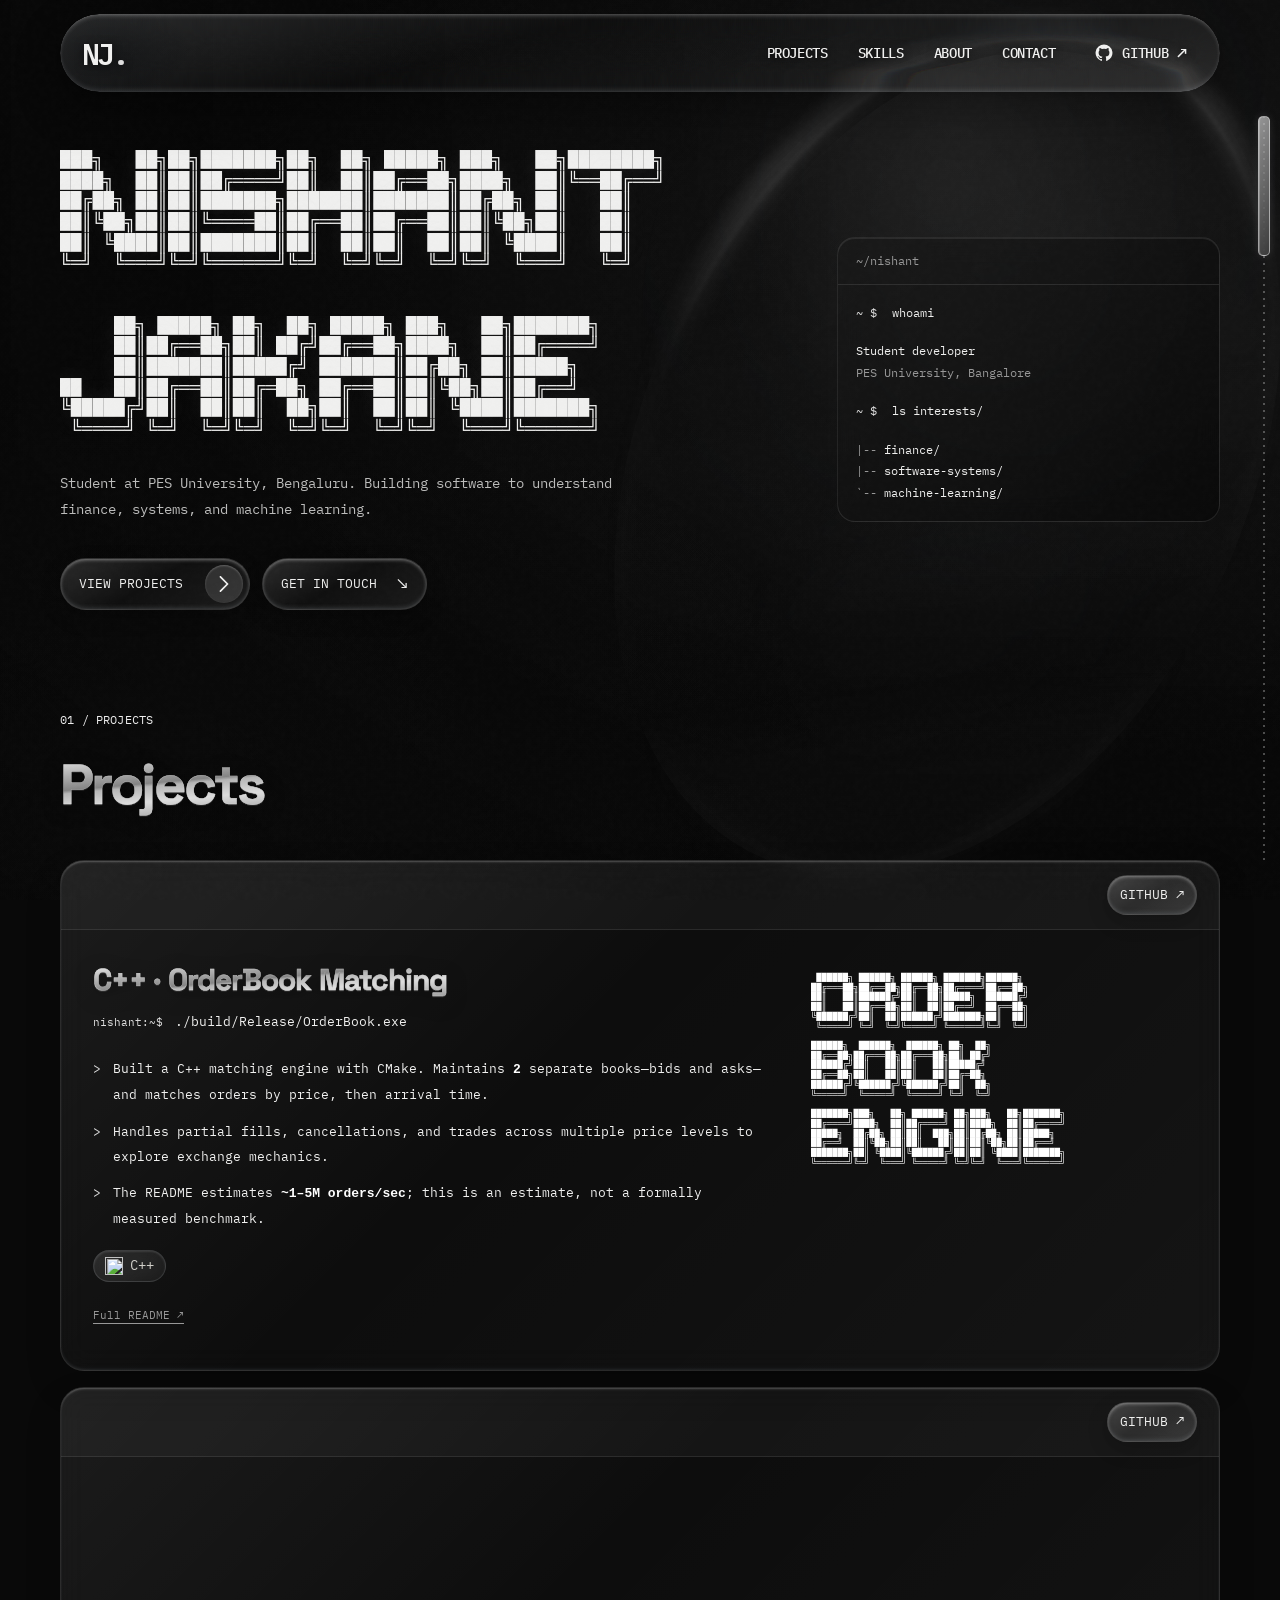
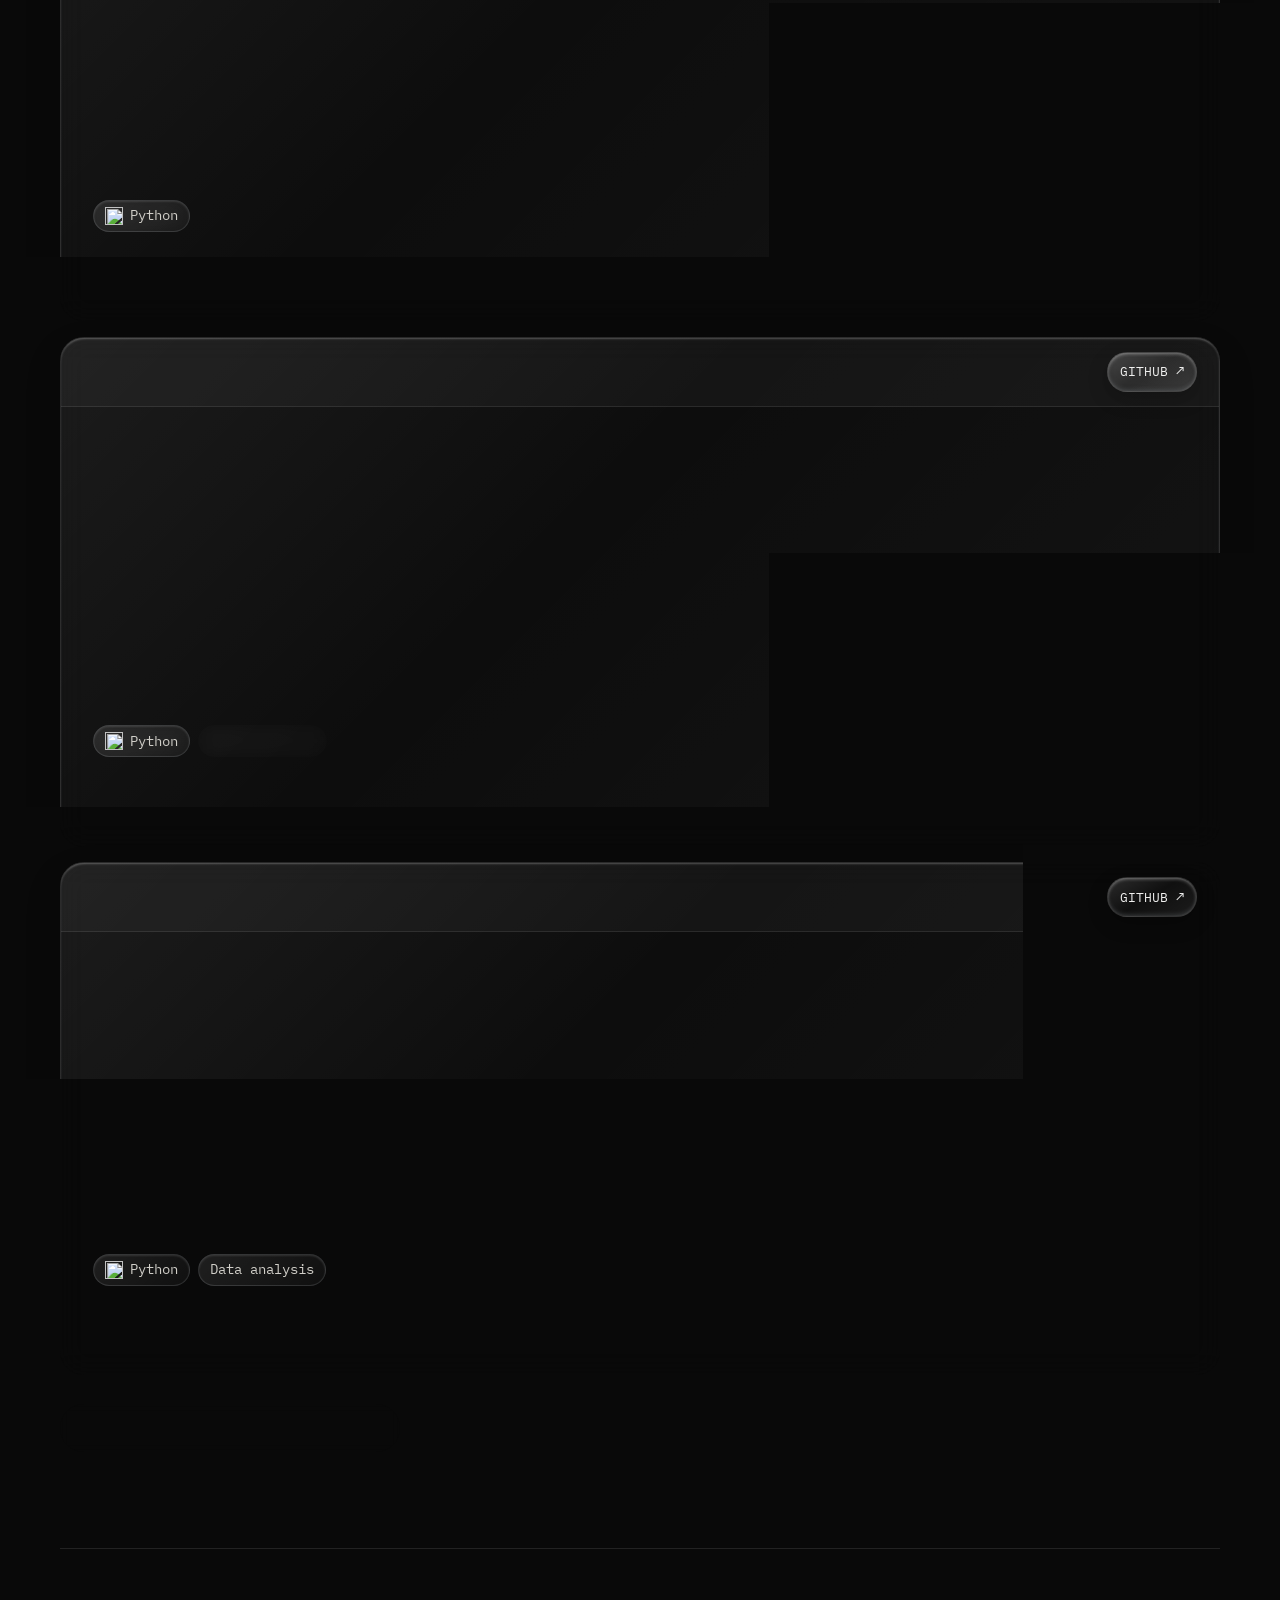
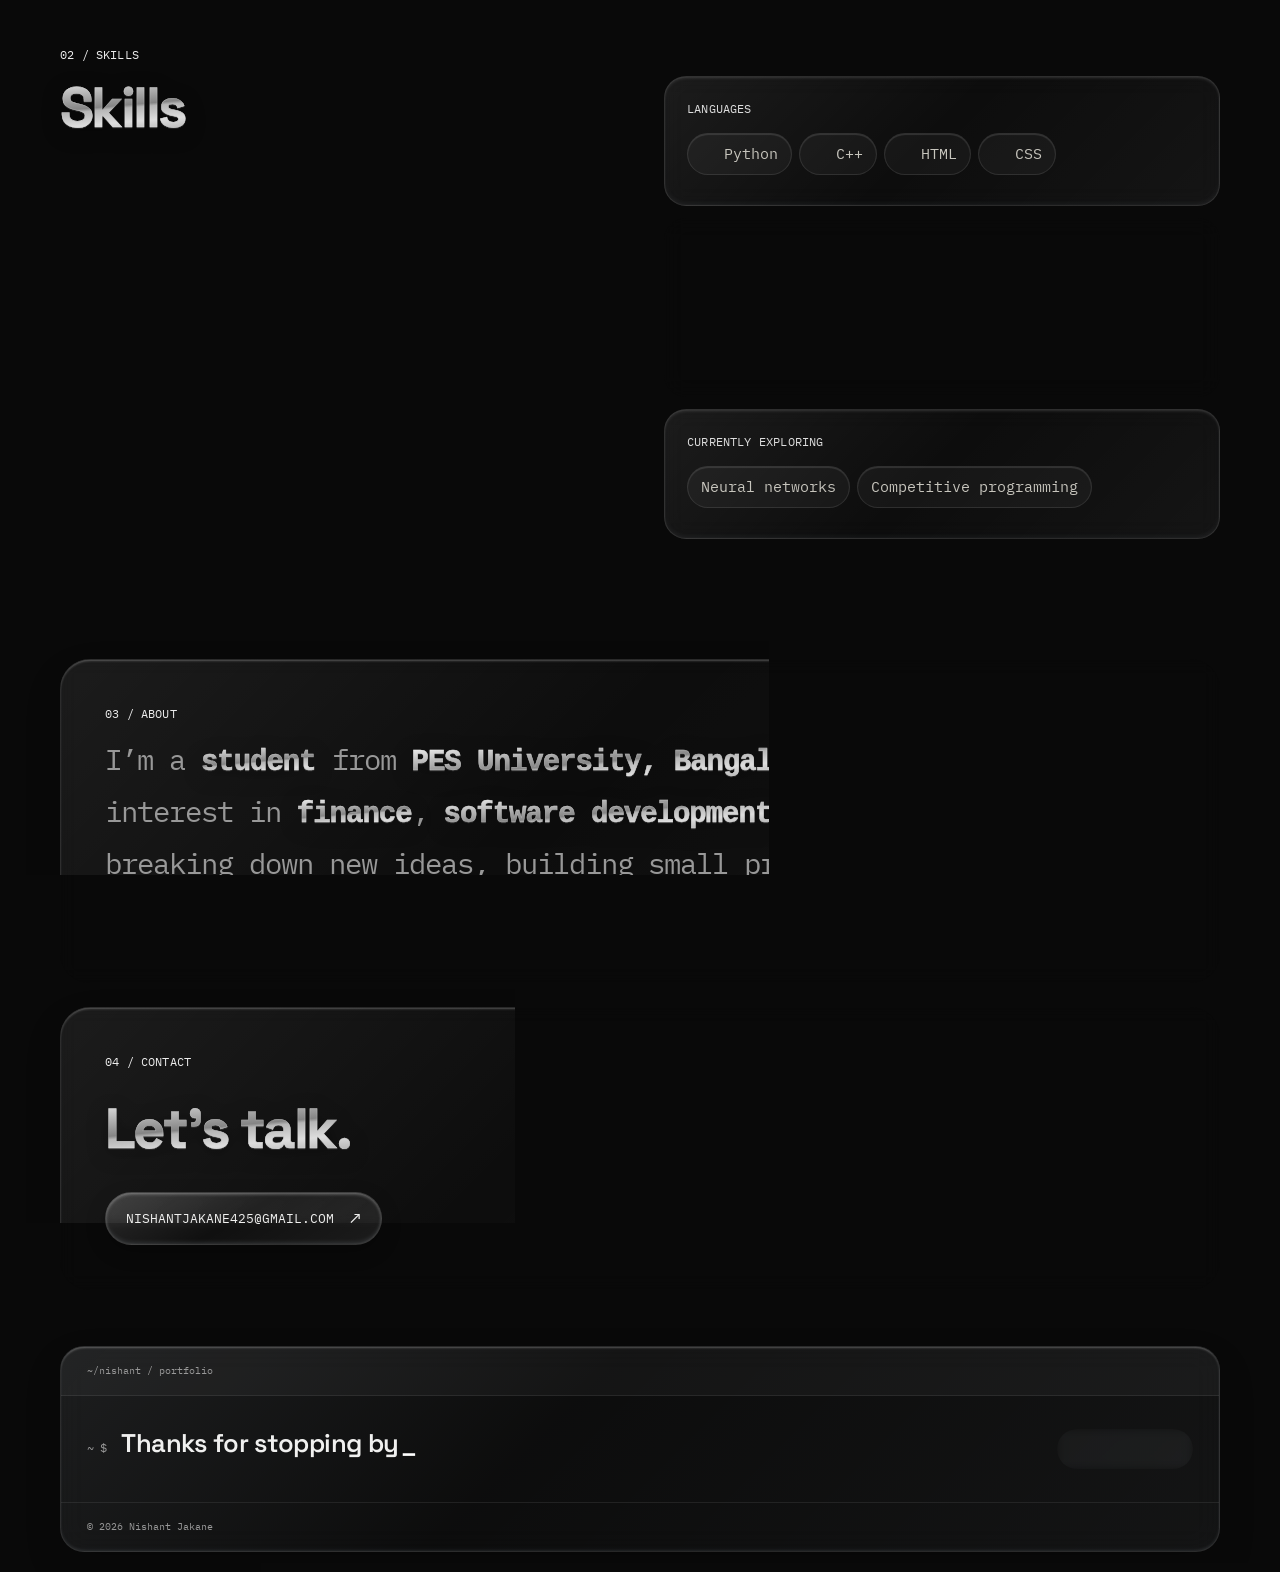
==== commit 7175bdf6: "Simplify portfolio section labels and footer" ====
--- a/index.html
+++ b/index.html
@@ -22,7 +22,7 @@
     <link rel="stylesheet" href="skills-glass.css?v=1" />
     <link rel="stylesheet" href="portfolio-effects.css?v=5" />
     <link rel="stylesheet" href="ascii-revamp.css?v=7" />
-    <link rel="stylesheet" href="terminal-cards.css?v=13" />
+    <link rel="stylesheet" href="terminal-cards.css?v=14" />
   </head>
   <body>
     <svg class="glass-filter" aria-hidden="true" focusable="false">
@@ -93,20 +93,19 @@
           <p>Student developer<br /><span class="identity-muted">PES University, Bangalore</span></p>
           <p class="ascii-command"><span>~ $</span> ls interests/</p>
           <ul class="ascii-tree"><li>finance/</li><li>software-systems/</li><li>machine-learning/</li></ul>
-          <div class="identity-terminal__footer"><span aria-hidden="true">[ + ]</span> Learning by building.</div>
         </aside>
         </div>
       </section>
 
       <section class="work container" id="work">
-        <div class="section-heading"><p class="kicker">01 / Projects</p><h2 class="glass-heading"><span class="glass-heading__word">Built.</span> <span class="glass-heading__word" style="--reflection-delay:-.6s">Tested.</span><br /><span class="glass-heading__word" style="--reflection-delay:-1.2s">Learned.</span></h2></div>
+        <div class="section-heading"><p class="kicker">01 / Projects</p><h2 class="glass-heading"><span class="glass-heading__word">Projects</span></h2></div>
         <div class="projects">
           <article class="project terminal-project" aria-labelledby="terminal-project-1">
             <div class="terminal-window__bar"><a class="project-link" href="https://github.com/nishantjakane/orderbook-engine" target="_blank" rel="noreferrer" aria-label="View Orderbook Engine source on GitHub (opens in a new tab)"><span class="project-link__label">GitHub</span><span class="glass-arrow" aria-hidden="true">↗</span></a></div>
             <div class="project-body terminal-window__body">
               <div class="project-preview-layout">
                 <div class="terminal-copy">
-                  <h3 class="terminal-title" id="terminal-project-1"><span class="sr-only">Orderbook Engine — </span><span class="glass-heading__word">C++ · Price-time matching</span></h3>
+                  <h3 class="terminal-title" id="terminal-project-1"><span class="sr-only">Orderbook Engine — </span><span class="glass-heading__word">C++ · OrderBook Matching</span></h3>
                   <p class="terminal-prompt"><span class="terminal-user">nishant:~$</span> <code class="terminal-command">./build/Release/OrderBook.exe</code></p>
                   <ul class="terminal-notes">
                     <li>Built a C++ matching engine with CMake. Maintains <strong>2</strong> separate books—bids and asks—and matches orders by price, then arrival time.</li>
@@ -263,11 +262,11 @@
       <section class="skills container" id="skills">
         <p class="kicker">02 / Skills</p>
         <div class="skills-layout">
-          <h2 class="glass-heading"><span class="glass-heading__word">My working</span><br /><span class="glass-heading__word" style="--reflection-delay:-.6s">toolbox_</span></h2>
+          <h2 class="glass-heading"><span class="glass-heading__word">Skills</span></h2>
           <div class="skill-groups">
             <div class="skill-group"><p>Languages</p><span class="skill-tech"><img src="https://cdn.jsdelivr.net/gh/devicons/devicon@latest/icons/python/python-original.svg" alt="" />Python</span><span class="skill-tech"><img src="https://cdn.jsdelivr.net/gh/devicons/devicon@latest/icons/cplusplus/cplusplus-original.svg" alt="" />C++</span><span class="skill-tech"><img src="https://cdn.jsdelivr.net/gh/devicons/devicon@latest/icons/html5/html5-original.svg" alt="" />HTML</span><span class="skill-tech"><img src="https://cdn.jsdelivr.net/gh/devicons/devicon@latest/icons/css3/css3-original.svg" alt="" />CSS</span></div>
             <div class="skill-group"><p>Areas of interest</p><span>Financial technology</span><span>Machine learning</span><span>Software systems</span></div>
-            <div class="skill-group"><p>Currently exploring</p><span>Backtesting</span><span>Order books</span><span>Neural networks</span><span>Competitive programming</span></div>
+            <div class="skill-group"><p>Currently exploring</p><span>Neural networks</span><span>Competitive programming</span></div>
           </div>
         </div>
       </section>
@@ -285,12 +284,12 @@
     </main>
 
     <footer class="container terminal-footer">
-      <div class="terminal-footer__bar"><span>~/nishant / portfolio</span><span class="terminal-footer__status"><span aria-hidden="true">●</span> session complete</span></div>
+      <div class="terminal-footer__bar"><span>~/nishant / portfolio</span></div>
       <div class="terminal-footer__body">
-        <div><p class="terminal-footer__signoff"><span aria-hidden="true">~ $</span> Thanks for stopping by<span class="terminal-footer__cursor" aria-hidden="true">_</span></p><p class="terminal-footer__note">Still learning. Always building.</p></div>
+        <div><p class="terminal-footer__signoff"><span aria-hidden="true">~ $</span> Thanks for stopping by<span class="terminal-footer__cursor" aria-hidden="true">_</span></p></div>
         <a href="#top" aria-label="Back to top">Back to top ↑</a>
       </div>
-      <div class="terminal-footer__bottom"><span>© <span id="year"></span> Nishant Jakane</span><span>Bengaluru, IN</span></div>
+      <div class="terminal-footer__bottom"><span>© <span id="year"></span> Nishant Jakane</span></div>
     </footer>
     <script src="script.js?v=7"></script>
     <script src="background-glass.js?v=2"></script>
--- a/terminal-cards.css
+++ b/terminal-cards.css
@@ -55,7 +55,7 @@
 
 /* A quiet terminal sign-off, with the same frosted material as the page. */
 body footer.terminal-footer { display:block; padding:0; margin-bottom:28px; overflow:hidden; border:1px solid rgb(255 255 255 / 11%); border-radius:24px; background:var(--sheet-fill); box-shadow:var(--sheet-shadow); backdrop-filter:blur(14px); -webkit-backdrop-filter:blur(14px); text-transform:none; letter-spacing:0; }
-.terminal-footer__bar,.terminal-footer__bottom { display:flex; flex-wrap:wrap; align-items:center; justify-content:space-between; gap:12px; padding:16px 26px; color:var(--muted); font:10px/1.6 var(--mono); }
+.terminal-footer__bar,.terminal-footer__bottom { display:flex; flex-wrap:wrap; align-items:center; gap:12px; padding:16px 26px; color:var(--muted); font:10px/1.6 var(--mono); }
 .terminal-footer__bar { border-bottom:1px solid rgb(255 255 255 / 8%); background:rgb(255 255 255 / 3%); }
 .terminal-footer__status { display:inline-flex; align-items:center; gap:8px; }
 .terminal-footer__status > span { font-size:6px; color:#fff; }
@@ -64,15 +64,14 @@
 .terminal-footer__signoff { margin:0 0 10px; color:var(--ink); font:600 clamp(18px,2vw,26px)/1.4 "Space Grotesk",sans-serif; letter-spacing:-.025em; }
 .terminal-footer__signoff > span:first-child { margin-right:10px; color:var(--muted); font:400 12px/1.4 var(--mono); }
 .terminal-footer__note { margin:0; color:var(--muted); font:11px/1.7 var(--mono); }
-.terminal-footer__cursor { display:inline-block; margin-left:3px; color:#fff; }
+.terminal-footer__cursor,.terminal-cursor { display:inline-block; margin-left:3px; color:#fff; animation:footer-cursor 1.2s steps(1,end) infinite; }
 .terminal-footer__bottom { border-top:1px solid rgb(255 255 255 / 8%); }
-@media (hover:hover) and (pointer:fine) { .terminal-footer:hover .terminal-footer__cursor { animation:footer-cursor 1.2s steps(1,end) infinite; } }
 @keyframes footer-cursor { 50% { opacity:0; } }
 @media (max-width:650px) {
   .terminal-footer__body { align-items:flex-start; flex-direction:column; gap:20px; padding:24px 20px; }
   .terminal-footer__bar,.terminal-footer__bottom { padding:14px 20px; }
 }
-@media (prefers-reduced-motion:reduce) { .terminal-footer:hover .terminal-footer__cursor { animation:none; } }
+@media (prefers-reduced-motion:reduce) { .terminal-footer__cursor,.terminal-cursor { animation:none; } }
 
 /* Glass lives in the letterforms, without adding another pill or panel. */
 html[data-theme="mono"] body h2.glass-heading { font:700 clamp(36px,4.4vw,62px)/1.12 "Space Grotesk",sans-serif; letter-spacing:-.045em; }
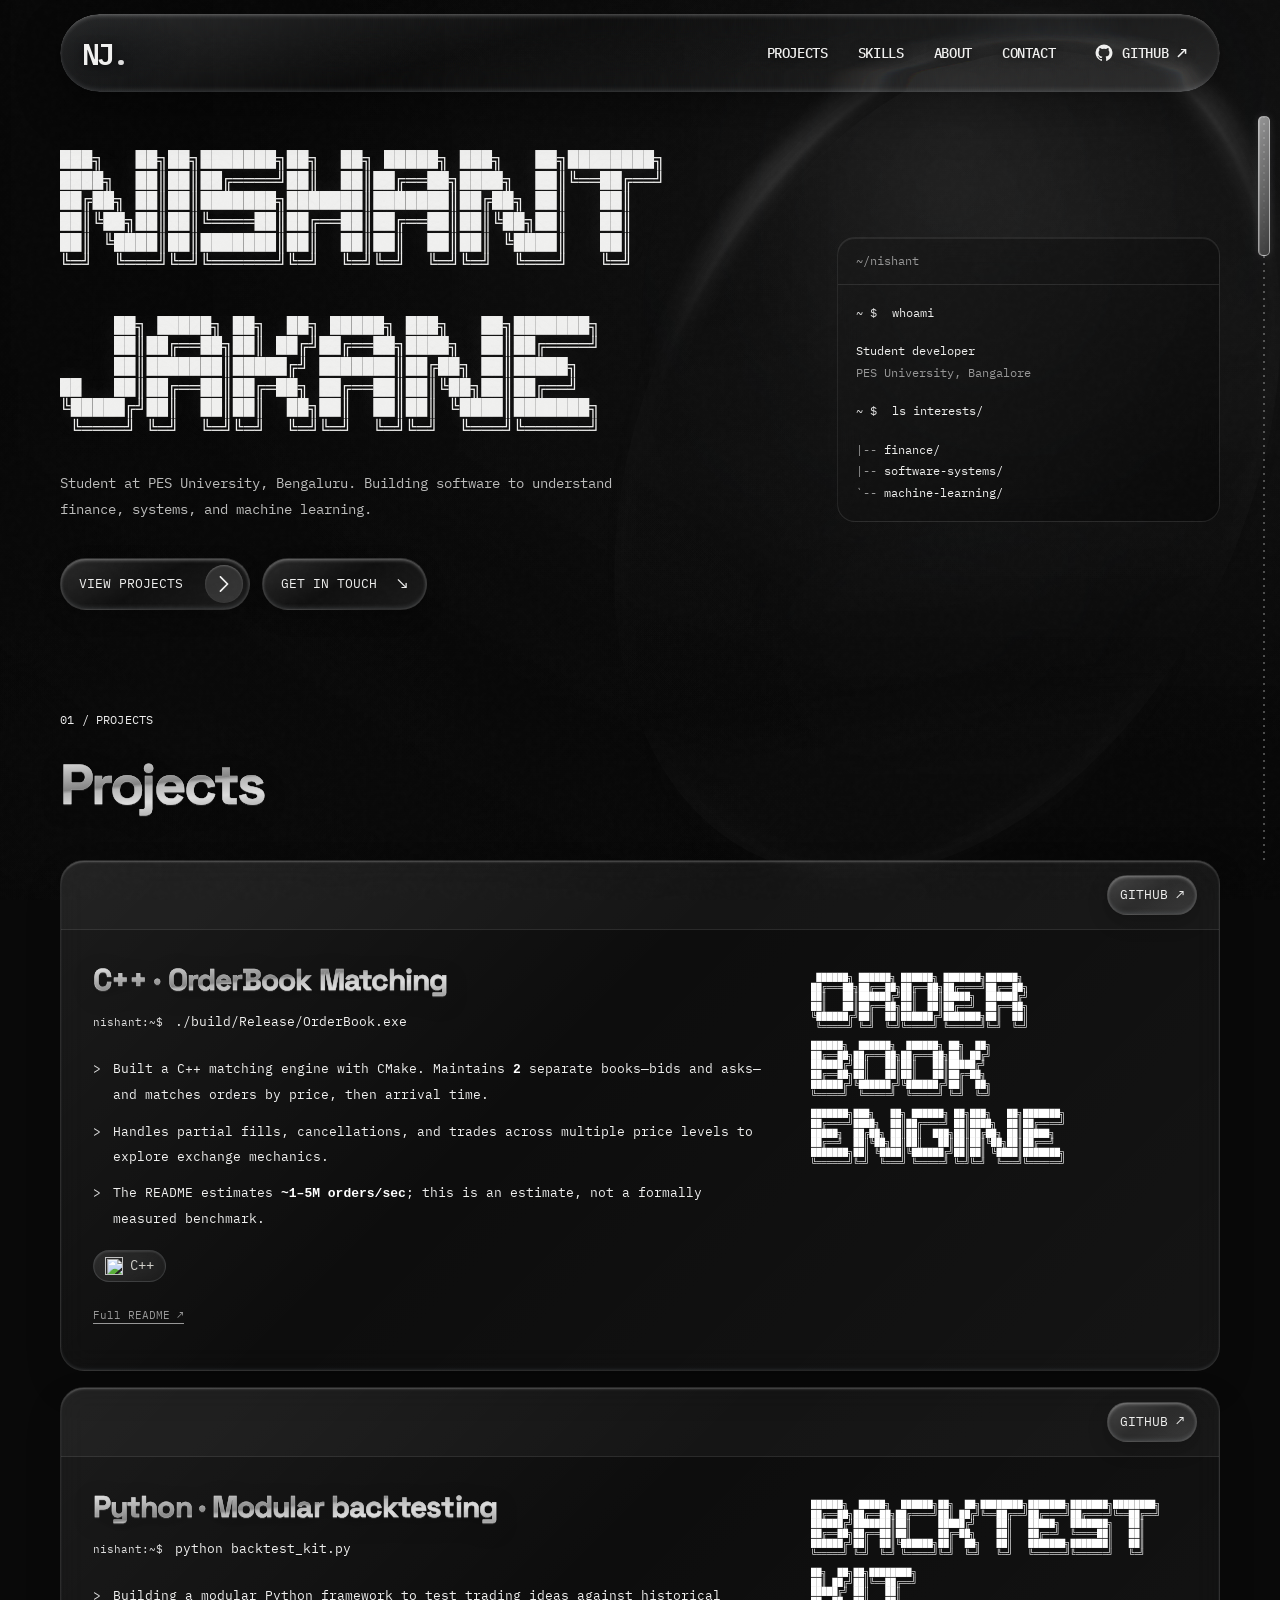
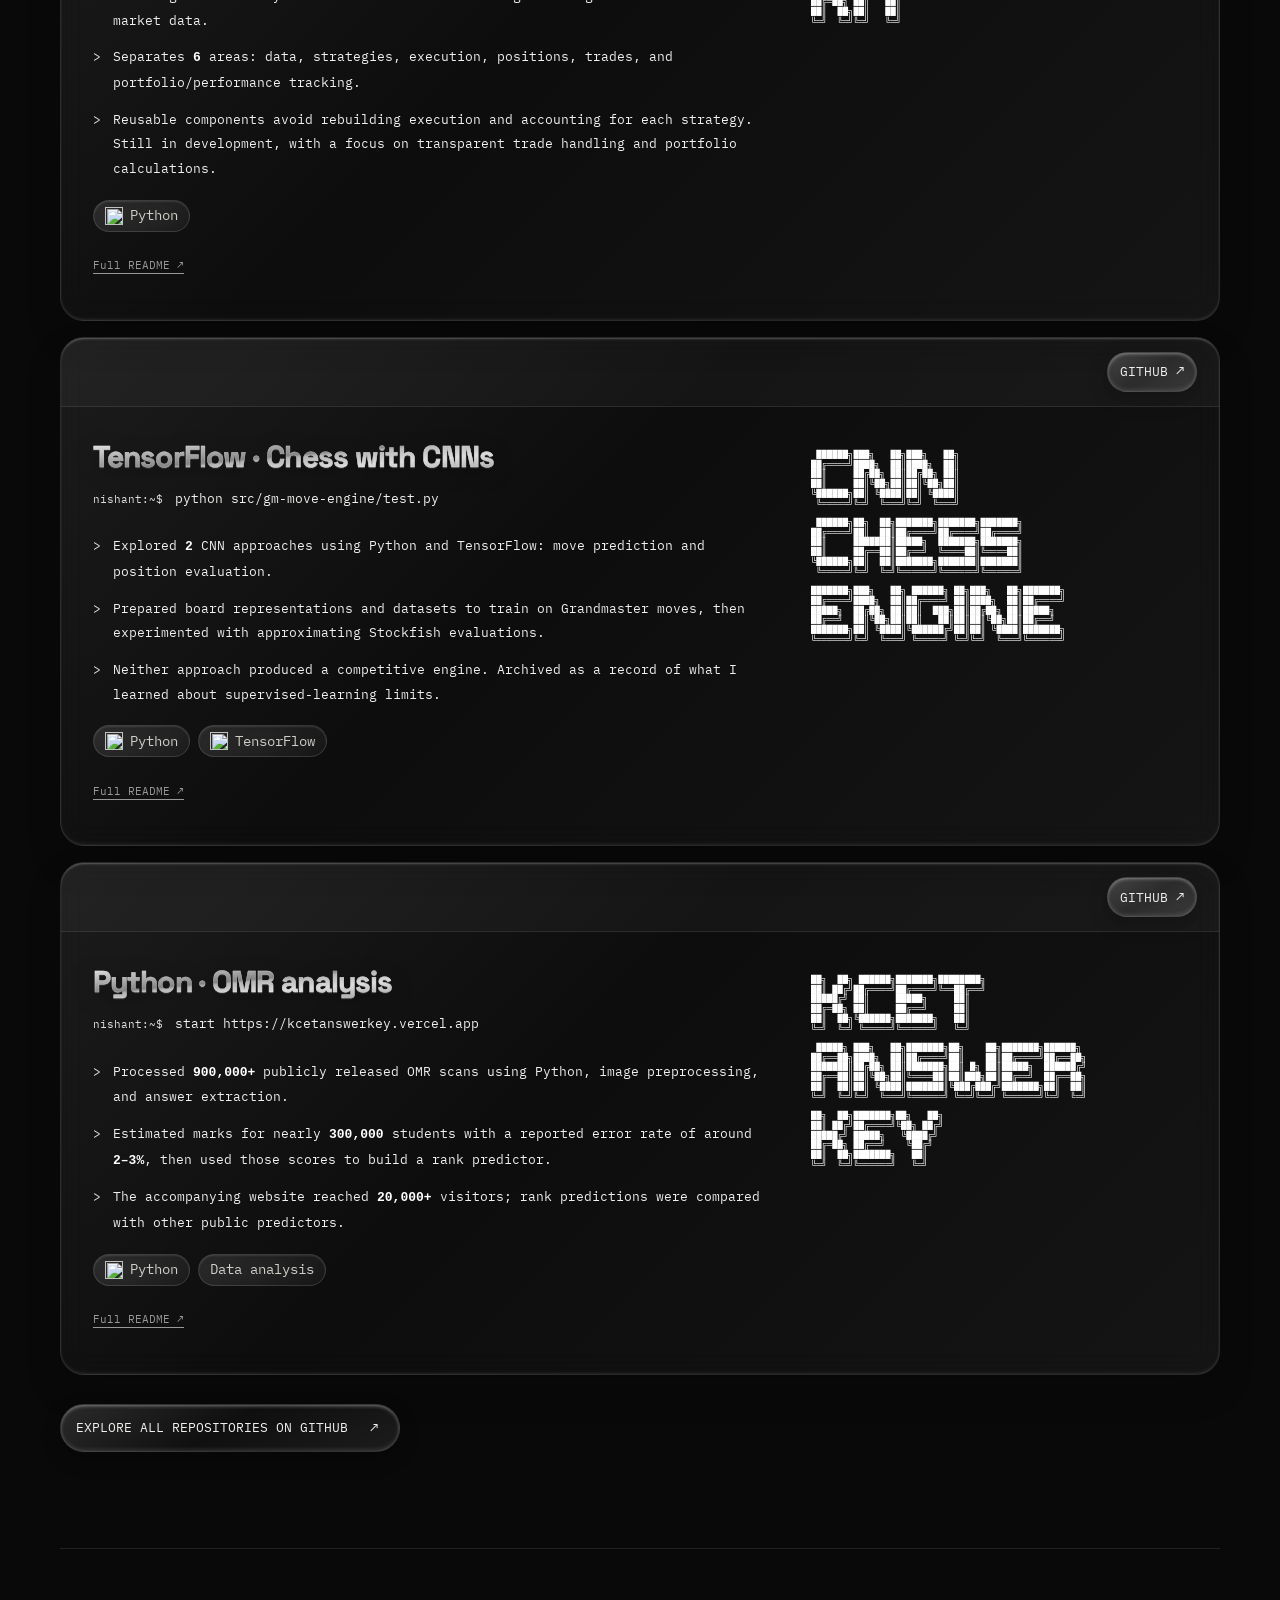
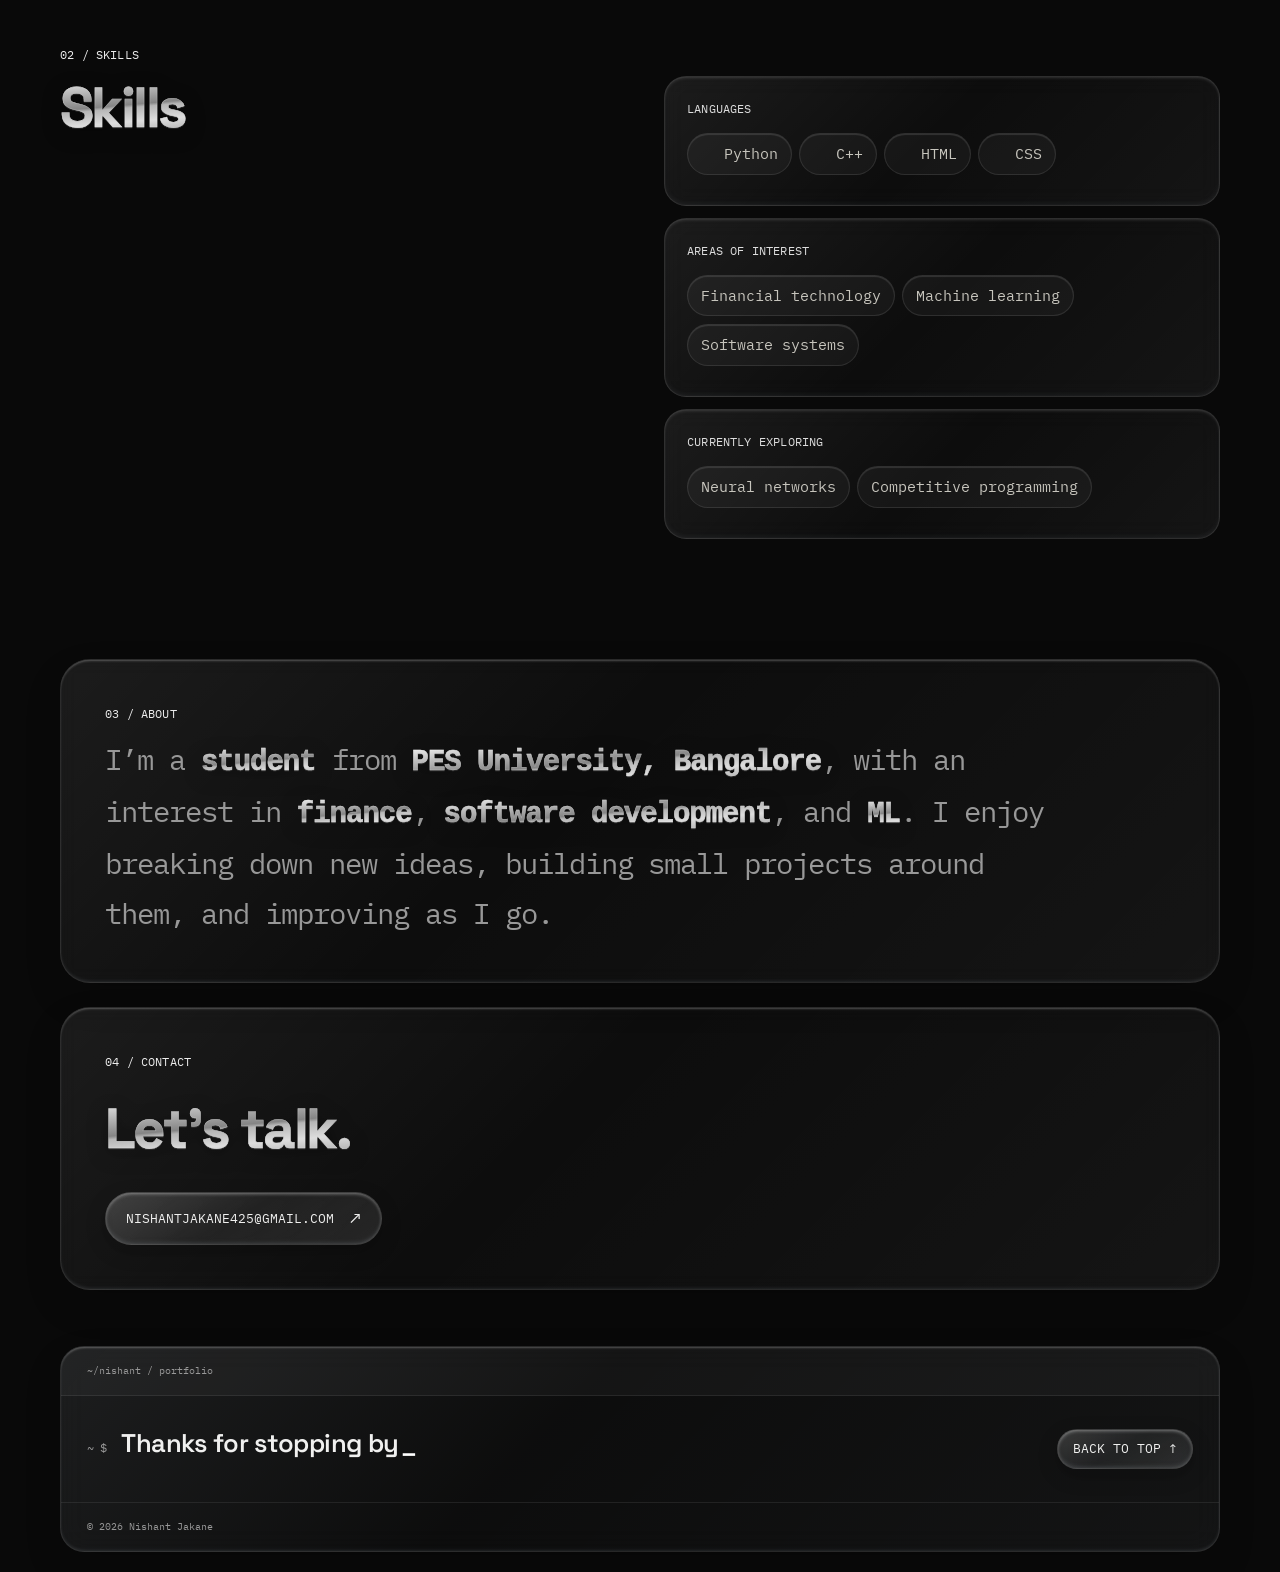
==== commit ab6cef8b: "Add portfolio SEO metadata and crawler files" ====
--- a/index.html
+++ b/index.html
@@ -3,8 +3,25 @@
   <head>
     <meta charset="UTF-8" />
     <meta name="viewport" content="width=device-width, initial-scale=1.0" />
-    <meta name="description" content="Nishant Jakane — student developer interested in finance, software, and machine learning." />
-    <title>Nishant Jakane — Terminal</title>
+    <meta name="description" content="Nishant Jakane is a student developer at PES University building software projects in finance, systems, and machine learning." />
+    <meta name="author" content="Nishant Jakane" />
+    <meta name="robots" content="index, follow, max-image-preview:large, max-snippet:-1, max-video-preview:-1" />
+    <meta name="googlebot" content="index, follow, max-image-preview:large, max-snippet:-1, max-video-preview:-1" />
+    <meta name="theme-color" content="#090909" />
+    <meta name="color-scheme" content="dark" />
+    <meta name="referrer" content="strict-origin-when-cross-origin" />
+    <meta name="format-detection" content="telephone=no" />
+    <link rel="canonical" href="https://nishantjakane.github.io/" />
+    <meta property="og:type" content="website" />
+    <meta property="og:site_name" content="Nishant Jakane" />
+    <meta property="og:title" content="Nishant Jakane | Student Developer Portfolio" />
+    <meta property="og:description" content="Software projects in finance, systems, and machine learning by Nishant Jakane." />
+    <meta property="og:url" content="https://nishantjakane.github.io/" />
+    <meta property="og:locale" content="en_IN" />
+    <meta name="twitter:card" content="summary" />
+    <meta name="twitter:title" content="Nishant Jakane | Student Developer Portfolio" />
+    <meta name="twitter:description" content="Software projects in finance, systems, and machine learning by Nishant Jakane." />
+    <title>Nishant Jakane | Student Developer Portfolio</title>
     <link rel="icon" type="image/svg+xml" href="favicon.svg?v=2" />
     <link rel="alternate icon" href="favicon.svg?v=2" />
     <link rel="preconnect" href="https://fonts.googleapis.com" />
@@ -23,6 +40,30 @@
     <link rel="stylesheet" href="portfolio-effects.css?v=5" />
     <link rel="stylesheet" href="ascii-revamp.css?v=7" />
     <link rel="stylesheet" href="terminal-cards.css?v=14" />
+    <script type="application/ld+json">
+      {
+        "@context": "https://schema.org",
+        "@graph": [
+          {
+            "@type": "WebSite",
+            "@id": "https://nishantjakane.github.io/#website",
+            "url": "https://nishantjakane.github.io/",
+            "name": "Nishant Jakane | Student Developer Portfolio",
+            "inLanguage": "en-IN"
+          },
+          {
+            "@type": "Person",
+            "@id": "https://nishantjakane.github.io/#person",
+            "name": "Nishant Jakane",
+            "url": "https://nishantjakane.github.io/",
+            "jobTitle": "Student Developer",
+            "description": "Student developer building software projects in finance, systems, and machine learning.",
+            "sameAs": ["https://github.com/nishantjakane"],
+            "knowsAbout": ["Financial technology", "Machine learning", "Software systems", "Python", "C++", "HTML", "CSS"]
+          }
+        ]
+      }
+    </script>
   </head>
   <body>
     <svg class="glass-filter" aria-hidden="true" focusable="false">
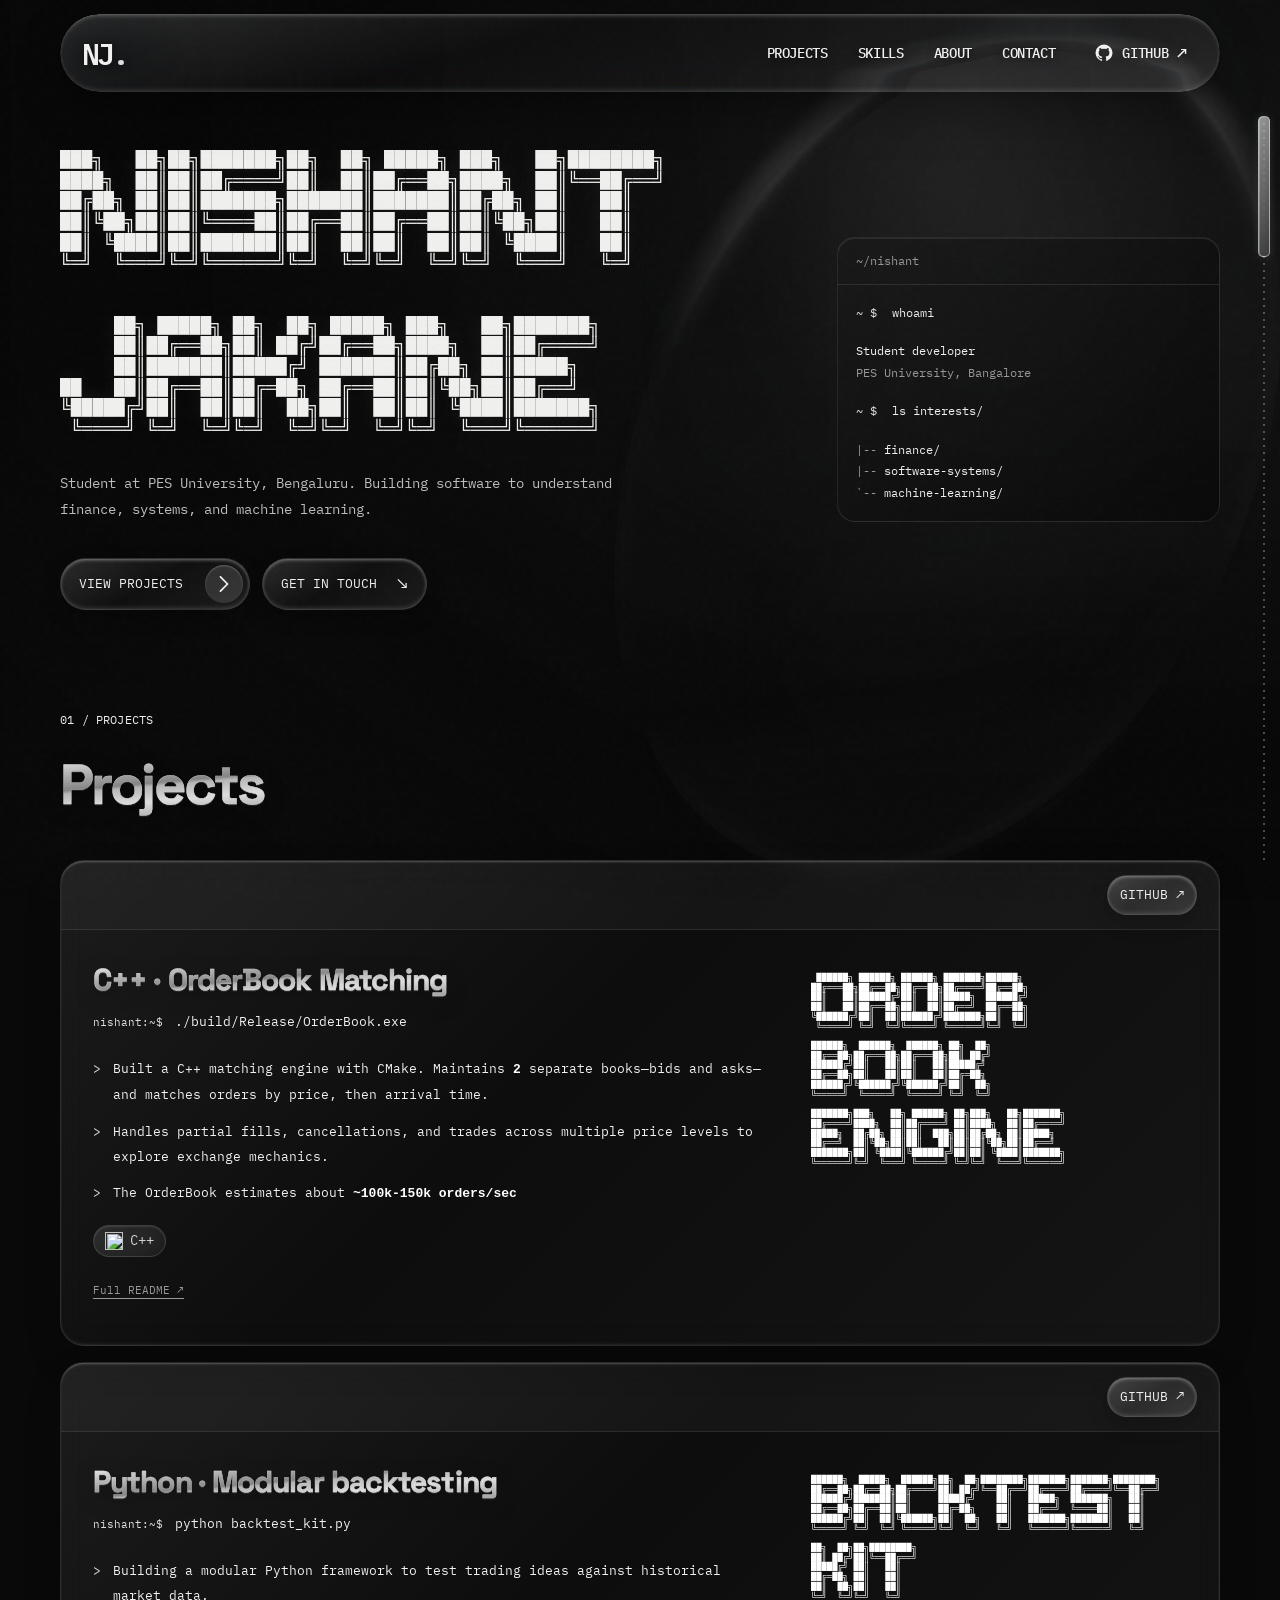
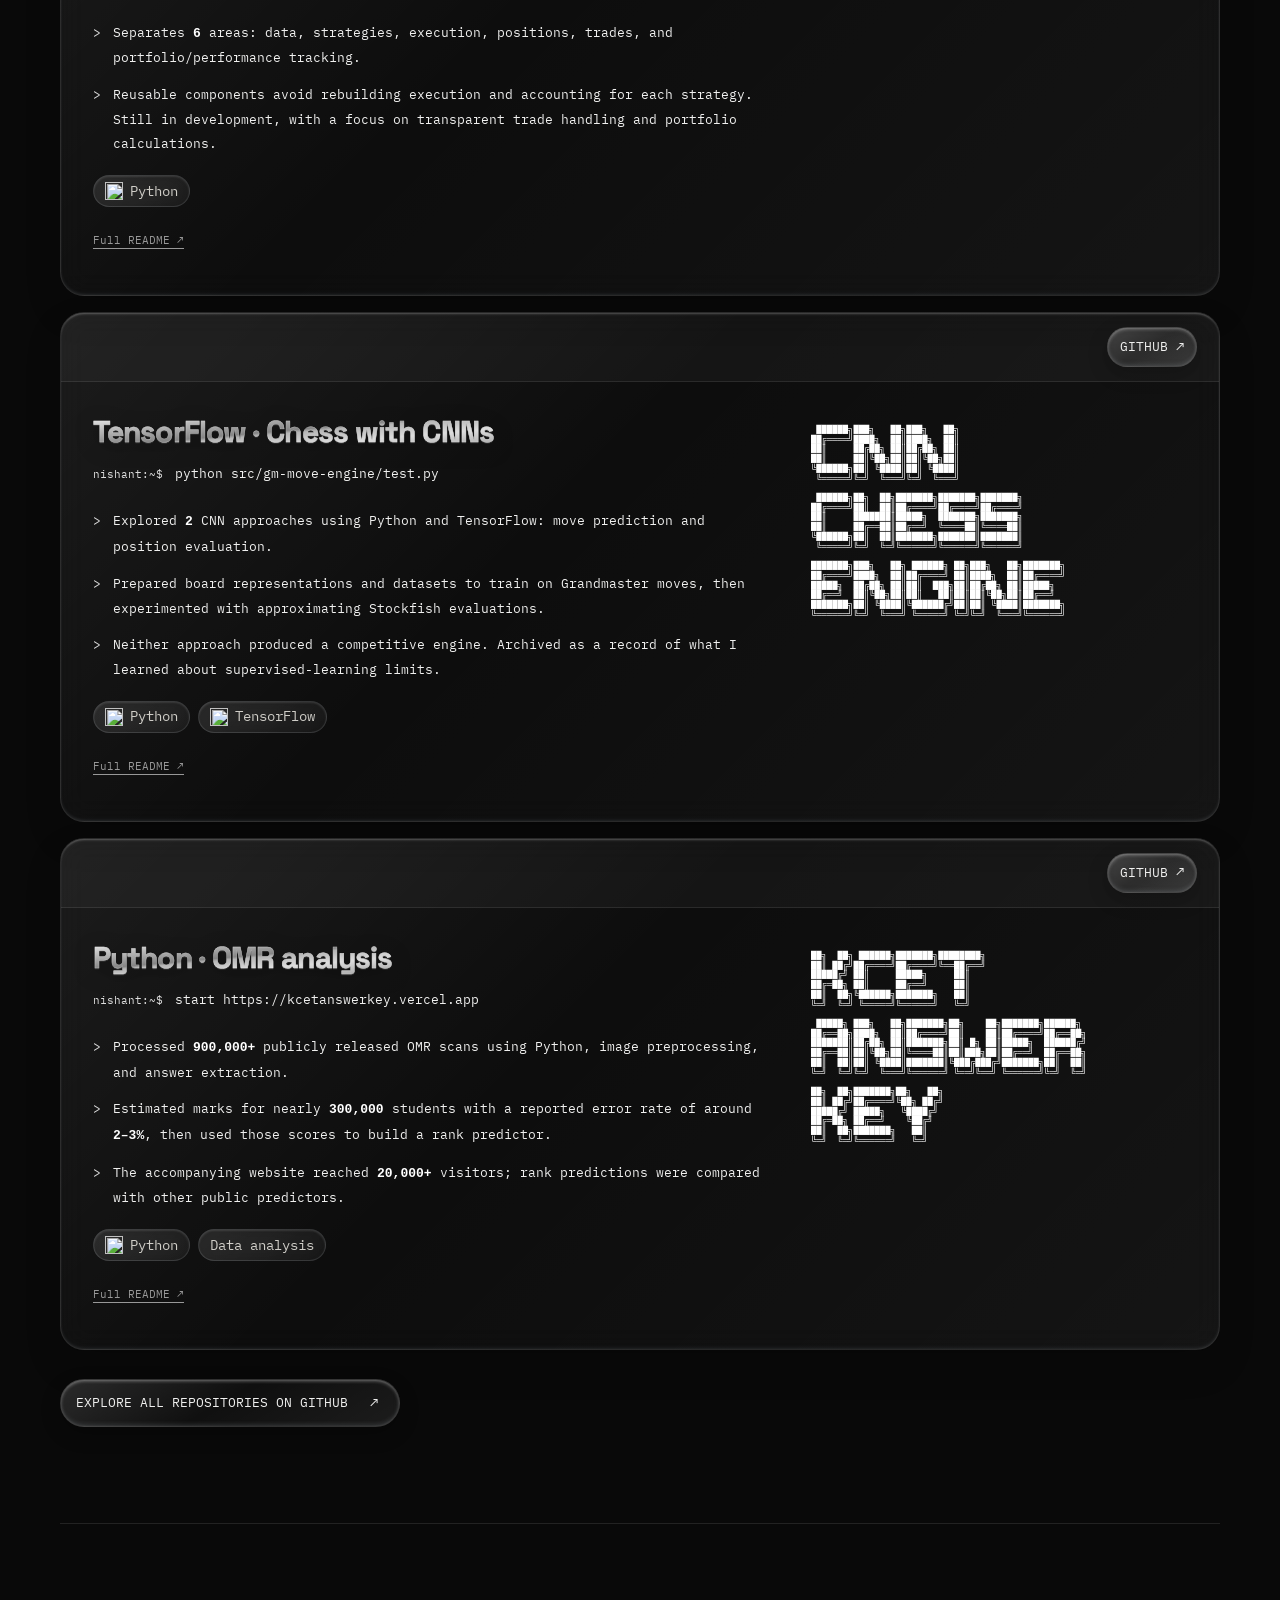
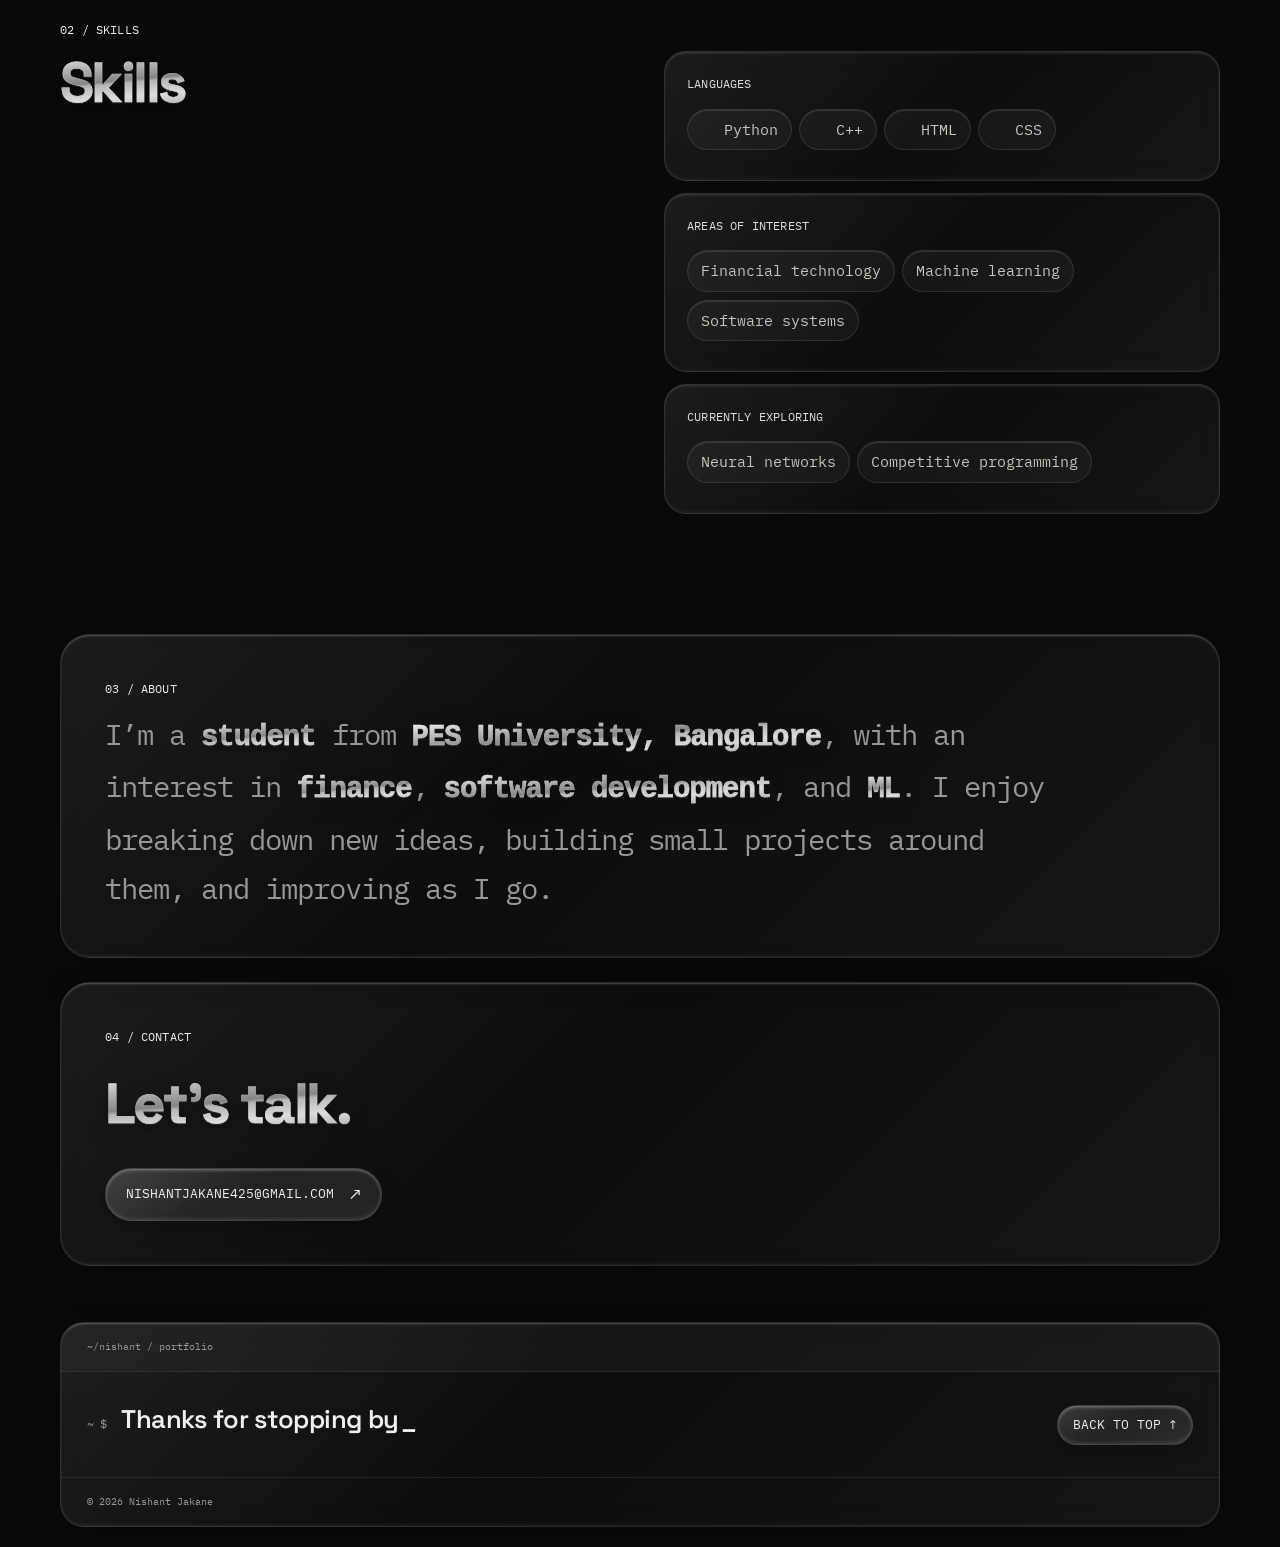
==== commit 6cabb223: "Edit project card desc" ====
--- a/index.html
+++ b/index.html
@@ -3,7 +3,7 @@
   <head>
     <meta charset="UTF-8" />
     <meta name="viewport" content="width=device-width, initial-scale=1.0" />
-    <meta name="description" content="Nishant Jakane is a student developer at PES University building software projects in finance, systems, and machine learning." />
+    <meta name="description" content="I’m a student from PES University, Bangalore, with an interest in finance, software development, and ML. I enjoy breaking down new ideas, building small projects around them, and improving as I go." />
     <meta name="author" content="Nishant Jakane" />
     <meta name="robots" content="index, follow, max-image-preview:large, max-snippet:-1, max-video-preview:-1" />
     <meta name="googlebot" content="index, follow, max-image-preview:large, max-snippet:-1, max-video-preview:-1" />
@@ -14,14 +14,22 @@
     <link rel="canonical" href="https://nishantjakane.github.io/" />
     <meta property="og:type" content="website" />
     <meta property="og:site_name" content="Nishant Jakane" />
-    <meta property="og:title" content="Nishant Jakane | Student Developer Portfolio" />
-    <meta property="og:description" content="Software projects in finance, systems, and machine learning by Nishant Jakane." />
+    <meta property="og:title" content="Nishant Jakane | Portfolio" />
+    <meta property="og:description" content="I’m a student from PES University, Bangalore, with an interest in finance, software development, and ML. I enjoy breaking down new ideas, building small projects around them, and improving as I go." />
     <meta property="og:url" content="https://nishantjakane.github.io/" />
     <meta property="og:locale" content="en_IN" />
-    <meta name="twitter:card" content="summary" />
-    <meta name="twitter:title" content="Nishant Jakane | Student Developer Portfolio" />
-    <meta name="twitter:description" content="Software projects in finance, systems, and machine learning by Nishant Jakane." />
-    <title>Nishant Jakane | Student Developer Portfolio</title>
+    <meta property="og:image" content="https://nishantjakane.github.io/social-preview.png" />
+    <meta property="og:image:secure_url" content="https://nishantjakane.github.io/social-preview.png" />
+    <meta property="og:image:type" content="image/png" />
+    <meta property="og:image:width" content="1200" />
+    <meta property="og:image:height" content="630" />
+    <meta property="og:image:alt" content="NJ. — Nishant Jakane portfolio" />
+    <meta name="twitter:card" content="summary_large_image" />
+    <meta name="twitter:title" content="Nishant Jakane | Portfolio" />
+    <meta name="twitter:description" content="I’m a student from PES University, Bangalore, with an interest in finance, software development, and ML. I enjoy breaking down new ideas, building small projects around them, and improving as I go." />
+    <meta name="twitter:image" content="https://nishantjakane.github.io/social-preview.png" />
+    <meta name="twitter:image:alt" content="NJ. — Nishant Jakane portfolio" />
+    <title>Nishant Jakane | Portfolio</title>
     <link rel="icon" type="image/svg+xml" href="favicon.svg?v=2" />
     <link rel="alternate icon" href="favicon.svg?v=2" />
     <link rel="preconnect" href="https://fonts.googleapis.com" />
@@ -48,7 +56,7 @@
             "@type": "WebSite",
             "@id": "https://nishantjakane.github.io/#website",
             "url": "https://nishantjakane.github.io/",
-            "name": "Nishant Jakane | Student Developer Portfolio",
+            "name": "Nishant Jakane | Portfolio",
             "inLanguage": "en-IN"
           },
           {
@@ -56,8 +64,7 @@
             "@id": "https://nishantjakane.github.io/#person",
             "name": "Nishant Jakane",
             "url": "https://nishantjakane.github.io/",
-            "jobTitle": "Student Developer",
-            "description": "Student developer building software projects in finance, systems, and machine learning.",
+            "description": "I’m a student from PES University, Bangalore, with an interest in finance, software development, and ML. I enjoy breaking down new ideas, building small projects around them, and improving as I go.",
             "sameAs": ["https://github.com/nishantjakane"],
             "knowsAbout": ["Financial technology", "Machine learning", "Software systems", "Python", "C++", "HTML", "CSS"]
           }
@@ -151,7 +158,7 @@
                   <ul class="terminal-notes">
                     <li>Built a C++ matching engine with CMake. Maintains <strong>2</strong> separate books—bids and asks—and matches orders by price, then arrival time.</li>
                     <li>Handles partial fills, cancellations, and trades across multiple price levels to explore exchange mechanics.</li>
-                    <li>The README estimates <strong>~1–5M orders/sec</strong>; this is an estimate, not a formally measured benchmark.</li>
+                    <li>The OrderBook estimates about <strong>~100k-150k orders/sec</strong></li>
                   </ul>
                   <div class="tech-stack" aria-label="Technologies: C++">
                 <span class="tech"><img src="https://cdn.jsdelivr.net/gh/devicons/devicon@latest/icons/cplusplus/cplusplus-original.svg" alt="" /> C++</span>
